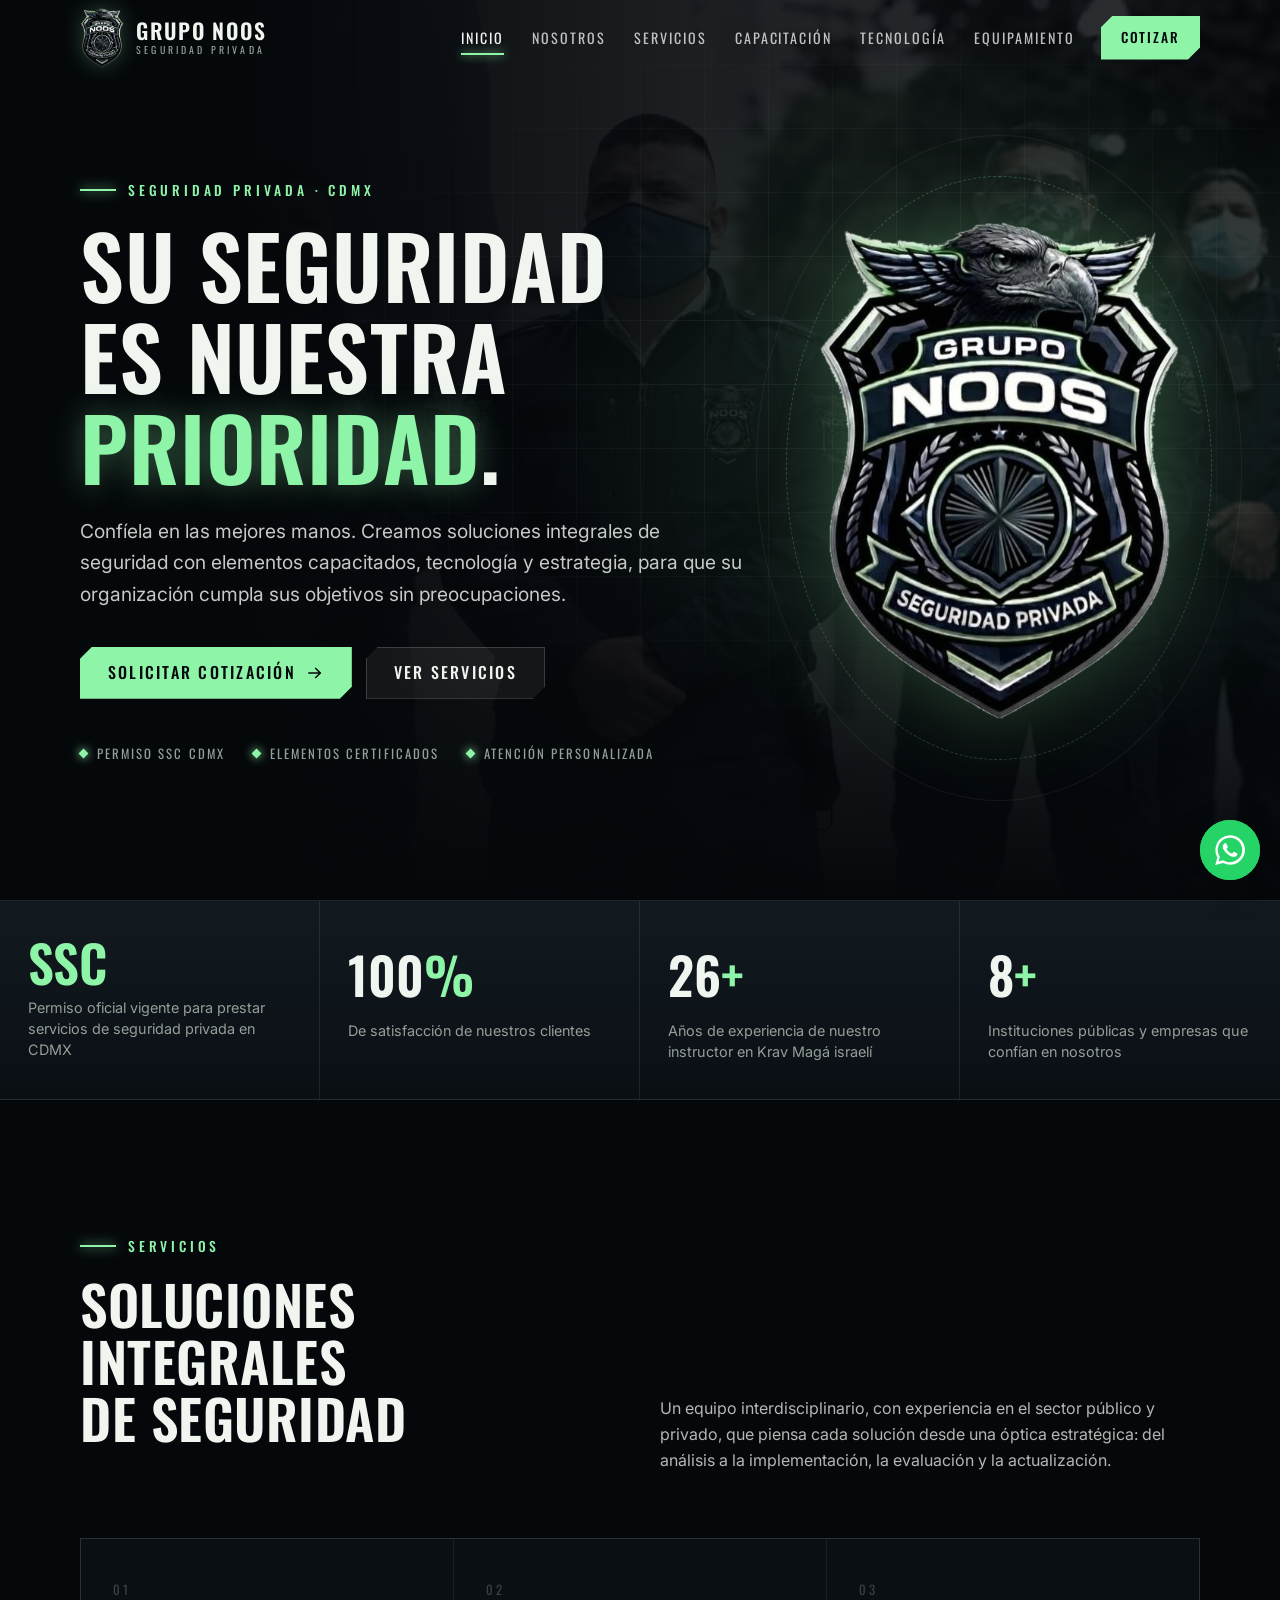
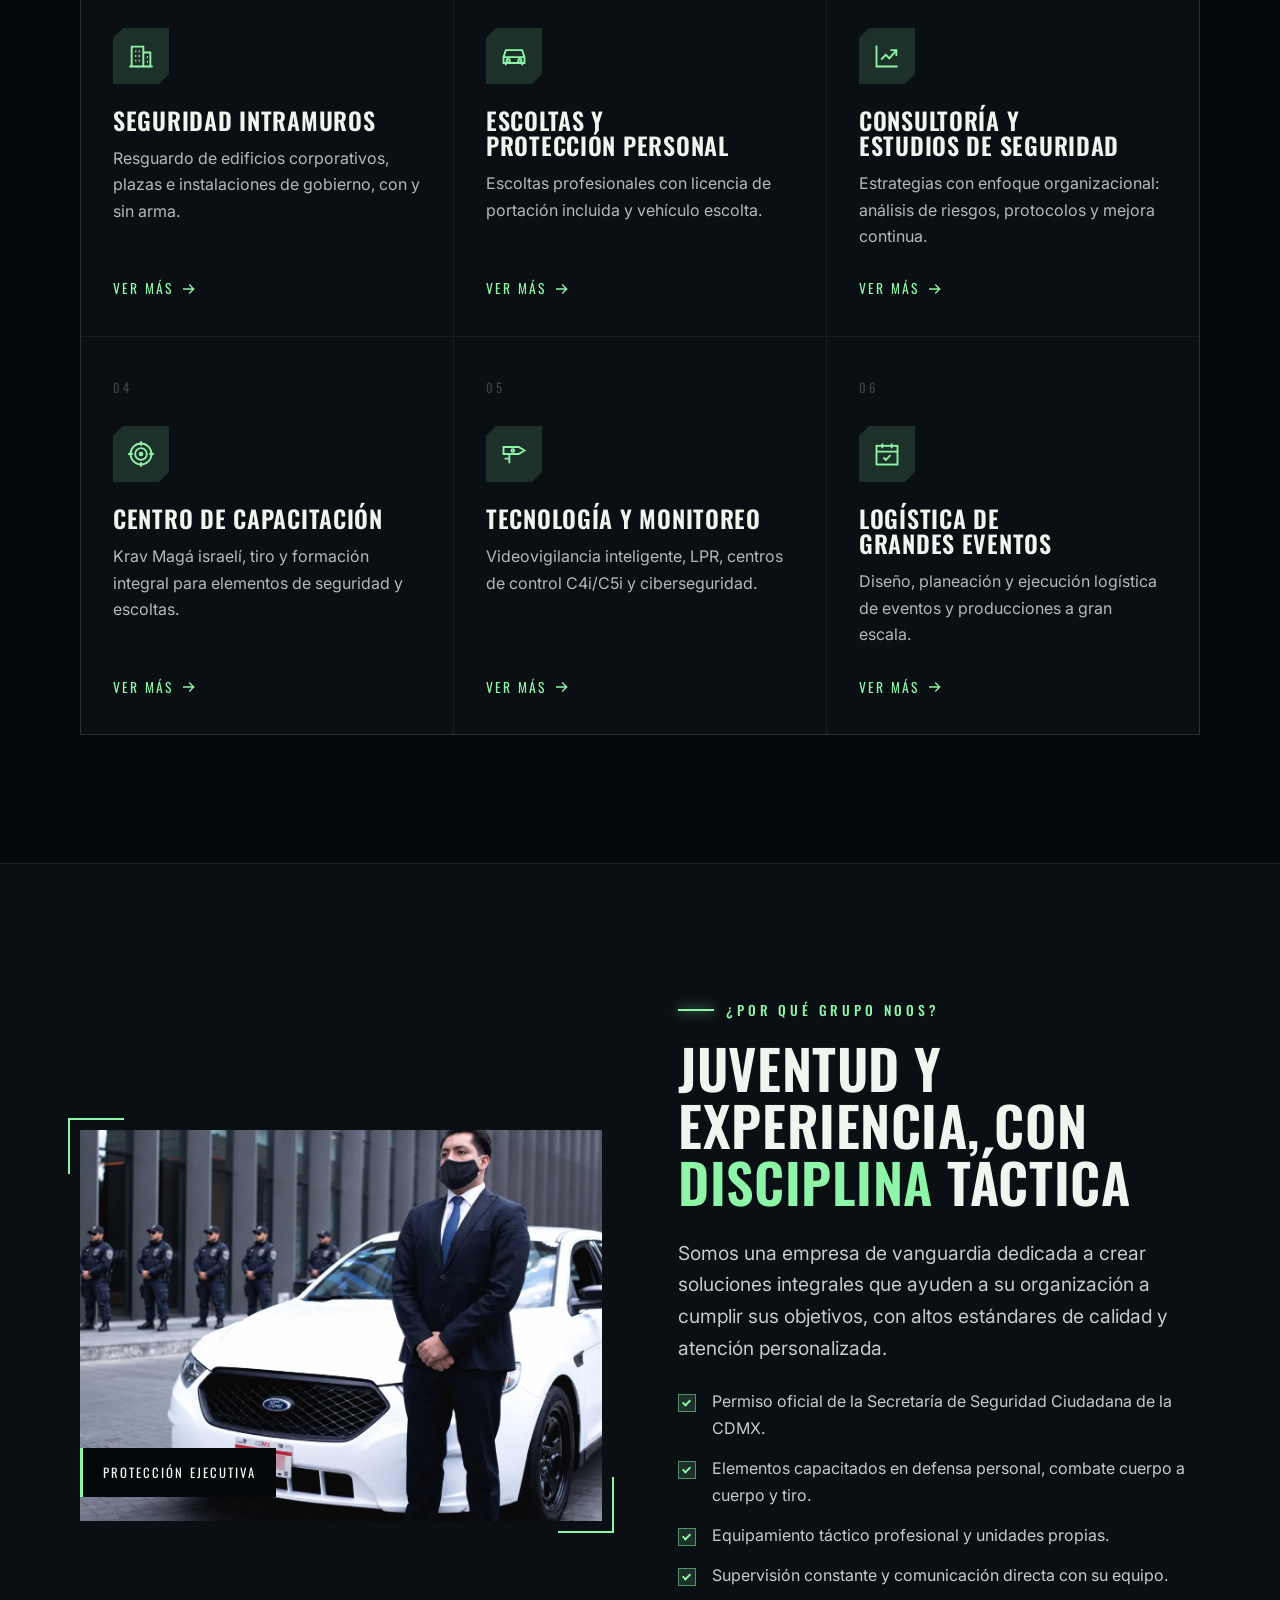
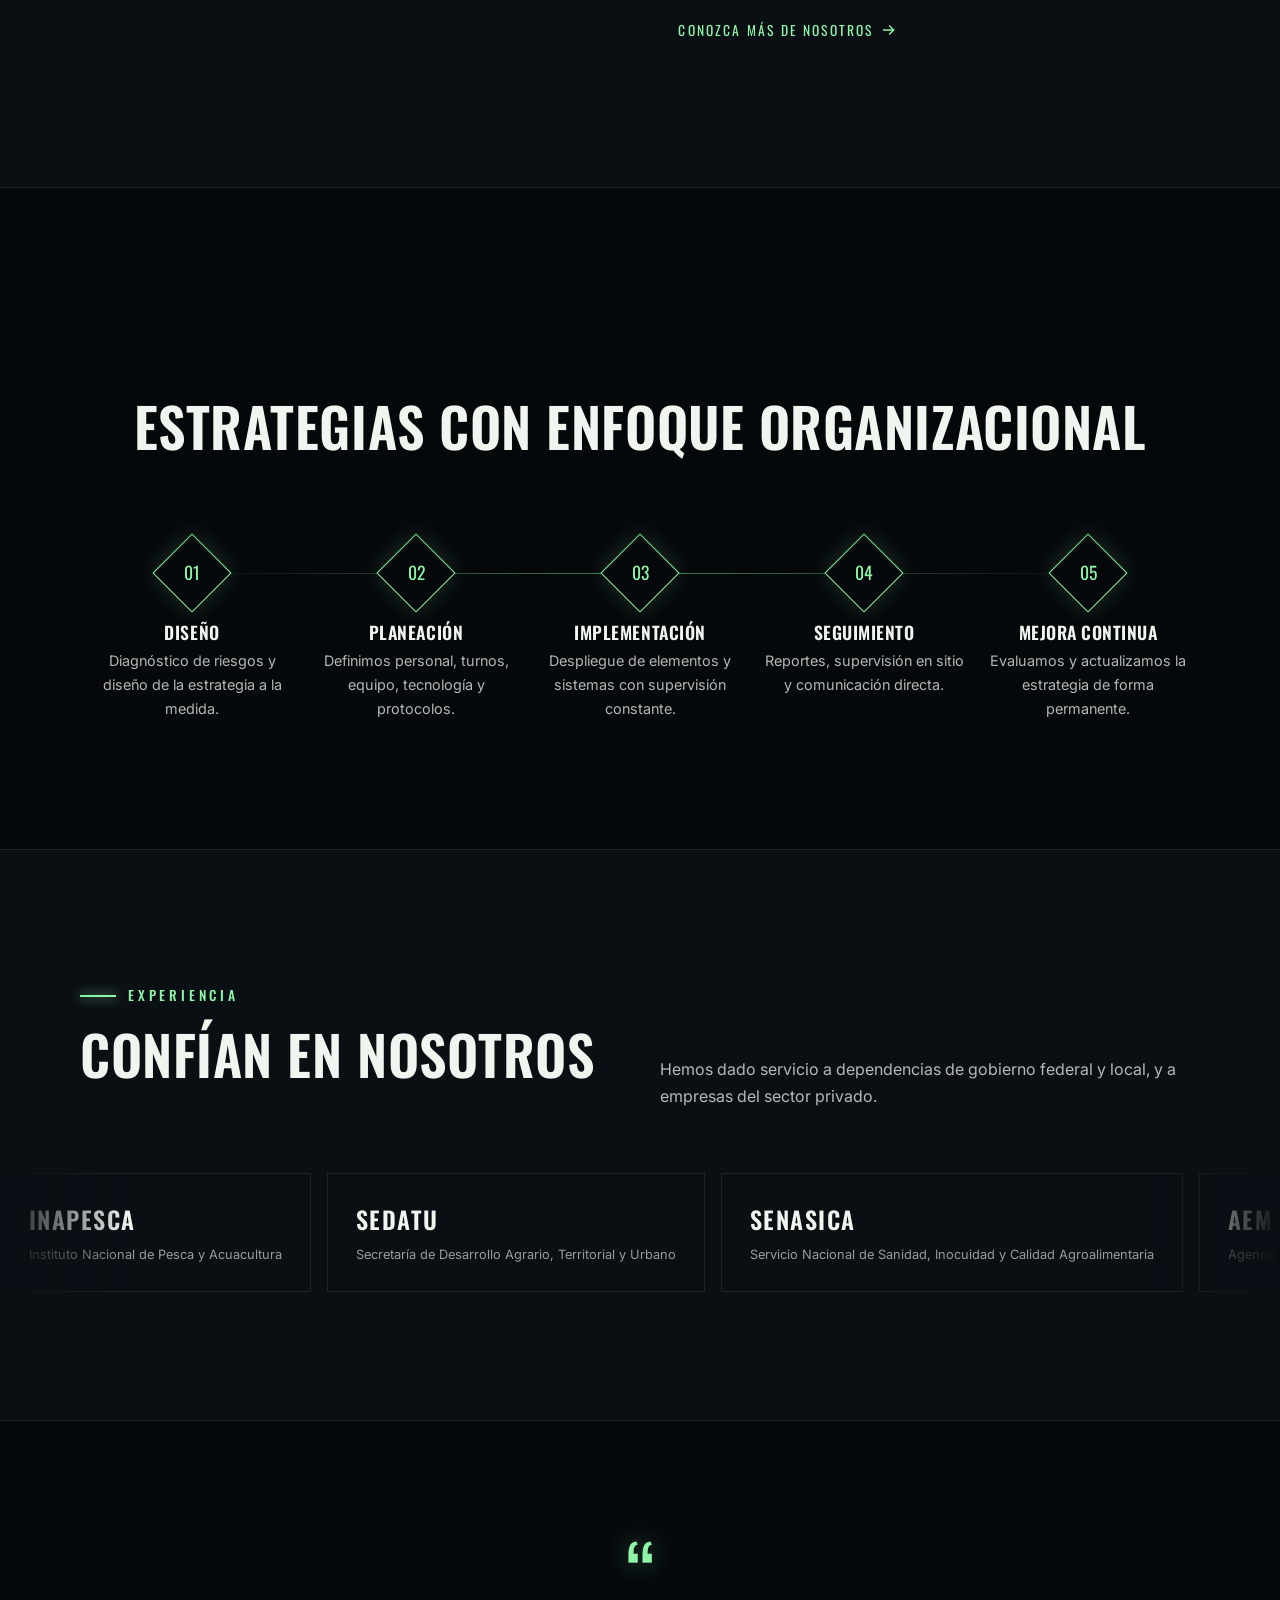
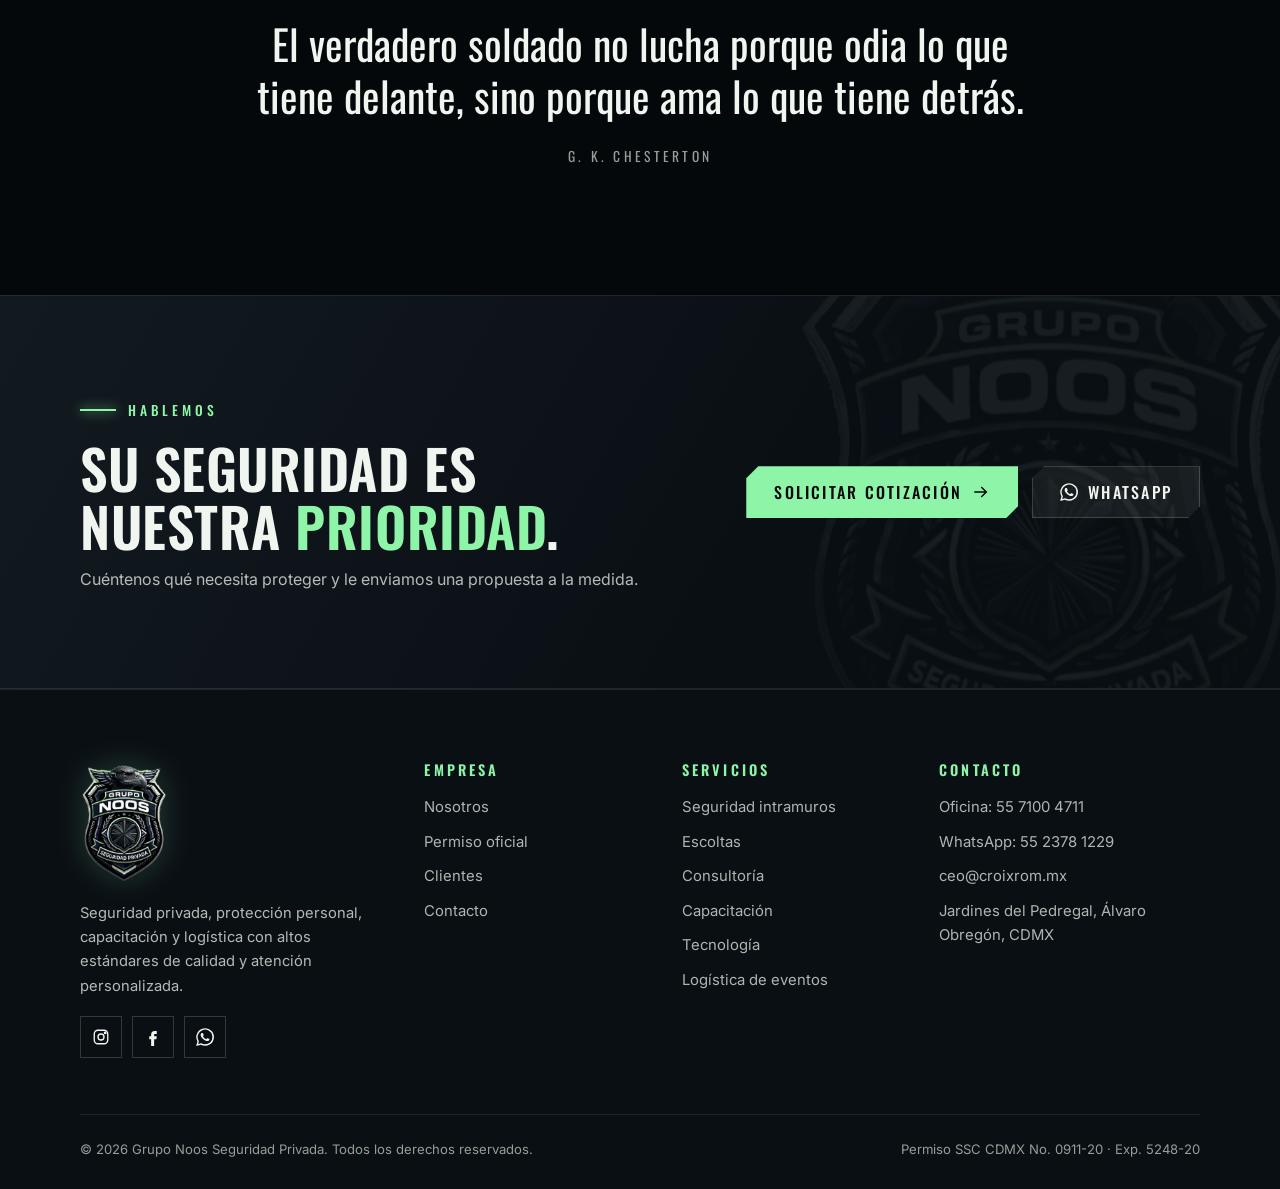
==== index.html @ e337ea9c "Sitio multipágina de Grupo Noos Seguridad Privada Siete páginas estáticas (inicio, nosotros, servici" ====
<!doctype html>
<html lang="es-MX" class="no-js">
<head>
<meta charset="utf-8">
<meta name="viewport" content="width=device-width, initial-scale=1">
<title>Grupo Noos | Seguridad Privada en CDMX</title>
<meta name="description" content="Grupo Noos: seguridad privada, escoltas, seguridad intramuros, capacitación táctica y consultoría en seguridad. Permiso SSC CDMX 0911-20.">
<meta name="theme-color" content="#05080b">
<meta property="og:type" content="website">
<meta property="og:title" content="Grupo Noos | Seguridad Privada en CDMX">
<meta property="og:description" content="Grupo Noos: seguridad privada, escoltas, seguridad intramuros, capacitación táctica y consultoría en seguridad. Permiso SSC CDMX 0911-20.">
<meta property="og:image" content="assets/img/logo-grupo-noos.png">
<meta property="og:locale" content="es_MX">
<link rel="icon" type="image/png" sizes="32x32" href="assets/img/icon-32.png">
<link rel="apple-touch-icon" href="assets/img/icon-192.png">
<link rel="preconnect" href="https://fonts.googleapis.com">
<link rel="preconnect" href="https://fonts.gstatic.com" crossorigin>
<link href="https://fonts.googleapis.com/css2?family=Inter:wght@400;500;600&family=Oswald:wght@400;500;600&display=swap" rel="stylesheet">
<link rel="stylesheet" href="assets/css/styles.css">
</head>
<body>
<a class="sr-only" href="#main">Saltar al contenido</a>
<header class="site-header">
  <div class="wrap">
    <a class="brand" href="index.html" aria-label="Grupo Noos, inicio">
      <img src="assets/img/logo-grupo-noos.webp" alt="" width="44" height="60">
      <span class="brand-text"><strong>Grupo Noos</strong><span>Seguridad Privada</span></span>
    </a>
    <button class="nav-toggle" aria-label="Abrir menú" aria-expanded="false" aria-controls="nav"><span></span></button>
    <nav class="nav" id="nav" aria-label="Principal">
      <a href="index.html" aria-current="page">Inicio</a>
      <a href="nosotros.html">Nosotros</a>
      <a href="servicios.html">Servicios</a>
      <a href="capacitacion.html">Capacitación</a>
      <a href="tecnologia.html">Tecnología</a>
      <a href="equipamiento.html">Equipamiento</a>
      <a class="btn btn-primary" href="contacto.html">Cotizar</a>
    </nav>
  </div>
</header>
<main id="main">

<section class="hero">
  <div class="hero-bg"><img src="assets/img/equipo-noos.webp" alt="" fetchpriority="high"></div>
  <div class="grid-overlay"></div>
  <div class="wrap hero-inner">
    <div>
      <span class="eyebrow reveal">Seguridad privada · CDMX</span>
      <h1 class="reveal" data-delay="1">Su seguridad es nuestra <span class="hl">prioridad</span>.</h1>
      <p class="lead reveal" data-delay="2">Confíela en las mejores manos. Creamos soluciones integrales de seguridad con elementos capacitados, tecnología y estrategia, para que su organización cumpla sus objetivos sin preocupaciones.</p>
      <div class="btn-row reveal" data-delay="3">
        <a class="btn btn-primary" href="contacto.html">Solicitar cotización <svg viewBox="0 0 24 24" fill="none" stroke="currentColor" stroke-width="2" stroke-linecap="square"><path d="M4 12h15M13 6l6 6-6 6"/></svg></a>
        <a class="btn btn-ghost" href="servicios.html">Ver servicios</a>
      </div>
      <div class="hero-meta reveal" data-delay="3">
        <span>Permiso SSC CDMX</span><span>Elementos certificados</span><span>Atención personalizada</span>
      </div>
    </div>
    <div class="hero-badge">
      <span class="scan-ring"></span><span class="scan-ring r2"></span>
      <img src="assets/img/logo-grupo-noos.webp" alt="Escudo Grupo Noos Seguridad Privada" width="501" height="687">
    </div>
  </div>
</section>

<section class="stats" aria-label="Grupo Noos en cifras">
  <div class="stat reveal"><strong><em>SSC</em></strong><span>Permiso oficial vigente para prestar servicios de seguridad privada en CDMX</span></div>
  <div class="stat reveal" data-delay="1"><strong><span data-count="100">100</span><em>%</em></strong><span>De satisfacción de nuestros clientes</span></div>
  <div class="stat reveal" data-delay="2"><strong><span data-count="26">26</span><em>+</em></strong><span>Años de experiencia de nuestro instructor en Krav Magá israelí</span></div>
  <div class="stat reveal" data-delay="3"><strong><span data-count="8">8</span><em>+</em></strong><span>Instituciones públicas y empresas que confían en nosotros</span></div>
</section>

<section class="section">
  <div class="wrap">
    <div class="section-head">
      <div class="reveal">
        <span class="eyebrow">Servicios</span>
        <h2>Soluciones integrales de seguridad</h2>
      </div>
      <p class="reveal" data-delay="1">Un equipo interdisciplinario, con experiencia en el sector público y privado, que piensa cada solución desde una óptica estratégica: del análisis a la implementación, la evaluación y la actualización.</p>
    </div>
    <div class="cards">
      <a class="card reveal" href="servicios.html#intramuros">
        <span class="card-num">01</span>
        <span class="card-icon"><svg viewBox="0 0 24 24" fill="none" stroke="currentColor" stroke-width="1.6"><path d="M4 21V4h10v17M14 9h6v12M2 21h20M7 8h1M10 8h1M7 12h1M10 12h1M7 16h1M10 16h1M17 13h1M17 17h1"/></svg></span>
        <h3>Seguridad intramuros</h3>
        <p>Resguardo de edificios corporativos, plazas e instalaciones de gobierno, con y sin arma.</p>
        <span class="link-arrow">Ver más <svg viewBox="0 0 24 24" fill="none" stroke="currentColor" stroke-width="2" stroke-linecap="square"><path d="M4 12h15M13 6l6 6-6 6"/></svg></span>
      </a>
      <a class="card reveal" href="servicios.html#escoltas">
        <span class="card-num">02</span>
        <span class="card-icon"><svg viewBox="0 0 24 24" fill="none" stroke="currentColor" stroke-width="1.6"><path d="M3 13l2-6h14l2 6v5H3z"/><path d="M3 13h18"/><circle cx="7" cy="16" r="1.4"/><circle cx="17" cy="16" r="1.4"/><path d="M5 18v2M19 18v2"/></svg></span>
        <h3>Escoltas y protección personal</h3>
        <p>Escoltas profesionales con licencia de portación incluida y vehículo escolta.</p>
        <span class="link-arrow">Ver más <svg viewBox="0 0 24 24" fill="none" stroke="currentColor" stroke-width="2" stroke-linecap="square"><path d="M4 12h15M13 6l6 6-6 6"/></svg></span>
      </a>
      <a class="card reveal" href="servicios.html#consultoria">
        <span class="card-num">03</span>
        <span class="card-icon"><svg viewBox="0 0 24 24" fill="none" stroke="currentColor" stroke-width="1.6"><path d="M3 3v18h18"/><path d="m7 15 4-4 3 3 6-7"/><path d="M15 7h5v5"/></svg></span>
        <h3>Consultoría y estudios de seguridad</h3>
        <p>Estrategias con enfoque organizacional: análisis de riesgos, protocolos y mejora continua.</p>
        <span class="link-arrow">Ver más <svg viewBox="0 0 24 24" fill="none" stroke="currentColor" stroke-width="2" stroke-linecap="square"><path d="M4 12h15M13 6l6 6-6 6"/></svg></span>
      </a>
      <a class="card reveal" href="capacitacion.html">
        <span class="card-num">04</span>
        <span class="card-icon"><svg viewBox="0 0 24 24" fill="none" stroke="currentColor" stroke-width="1.6"><circle cx="12" cy="12" r="9"/><circle cx="12" cy="12" r="5"/><circle cx="12" cy="12" r="1.2" fill="currentColor"/><path d="M12 1v4M12 19v4M1 12h4M19 12h4"/></svg></span>
        <h3>Centro de capacitación</h3>
        <p>Krav Magá israelí, tiro y formación integral para elementos de seguridad y escoltas.</p>
        <span class="link-arrow">Ver más <svg viewBox="0 0 24 24" fill="none" stroke="currentColor" stroke-width="2" stroke-linecap="square"><path d="M4 12h15M13 6l6 6-6 6"/></svg></span>
      </a>
      <a class="card reveal" href="tecnologia.html">
        <span class="card-num">05</span>
        <span class="card-icon"><svg viewBox="0 0 24 24" fill="none" stroke="currentColor" stroke-width="1.6"><path d="M3 6h13l5 3-5 3H3z"/><path d="M8 12v4H4M8 16v4"/><circle cx="11" cy="9" r="1.2"/></svg></span>
        <h3>Tecnología y monitoreo</h3>
        <p>Videovigilancia inteligente, LPR, centros de control C4i/C5i y ciberseguridad.</p>
        <span class="link-arrow">Ver más <svg viewBox="0 0 24 24" fill="none" stroke="currentColor" stroke-width="2" stroke-linecap="square"><path d="M4 12h15M13 6l6 6-6 6"/></svg></span>
      </a>
      <a class="card reveal" href="servicios.html#eventos">
        <span class="card-num">06</span>
        <span class="card-icon"><svg viewBox="0 0 24 24" fill="none" stroke="currentColor" stroke-width="1.6"><rect x="3" y="5" width="18" height="16"/><path d="M3 10h18M8 3v4M16 3v4"/><path d="m9 15 2 2 4-4"/></svg></span>
        <h3>Logística de grandes eventos</h3>
        <p>Diseño, planeación y ejecución logística de eventos y producciones a gran escala.</p>
        <span class="link-arrow">Ver más <svg viewBox="0 0 24 24" fill="none" stroke="currentColor" stroke-width="2" stroke-linecap="square"><path d="M4 12h15M13 6l6 6-6 6"/></svg></span>
      </a>
    </div>
  </div>
</section>

<section class="section section-alt">
  <div class="wrap split">
    <div class="split-media frame reveal">
      <img src="assets/img/escolta-vehiculo.webp" alt="Escolta de Grupo Noos junto a vehículo escolta" loading="lazy" width="1280" height="853">
      <span class="media-tag">Protección ejecutiva</span>
    </div>
    <div class="reveal" data-delay="1">
      <span class="eyebrow">¿Por qué Grupo Noos?</span>
      <h2>Juventud y experiencia, con <span class="hl">disciplina</span> táctica</h2>
      <p class="lead">Somos una empresa de vanguardia dedicada a crear soluciones integrales que ayuden a su organización a cumplir sus objetivos, con altos estándares de calidad y atención personalizada.</p>
      <ul class="checklist">
        <li>Permiso oficial de la Secretaría de Seguridad Ciudadana de la CDMX.</li>
        <li>Elementos capacitados en defensa personal, combate cuerpo a cuerpo y tiro.</li>
        <li>Equipamiento táctico profesional y unidades propias.</li>
        <li>Supervisión constante y comunicación directa con su equipo.</li>
      </ul>
      <p style="margin-top:28px"><a class="link-arrow" href="nosotros.html">Conozca más de nosotros <svg viewBox="0 0 24 24" fill="none" stroke="currentColor" stroke-width="2" stroke-linecap="square"><path d="M4 12h15M13 6l6 6-6 6"/></svg></a></p>
    </div>
  </div>
</section>

<section class="section">
  <div class="wrap">
    <div class="section-head center">
      <span class="eyebrow reveal">Metodología</span>
      <h2 class="reveal">Estrategias con enfoque organizacional</h2>
    </div>
    <div class="process">
      <div class="step reveal" data-delay="0"><div class="step-dot"><span>01</span></div><h3>Diseño</h3><p>Diagnóstico de riesgos y diseño de la estrategia a la medida.</p></div>
      <div class="step reveal" data-delay="1"><div class="step-dot"><span>02</span></div><h3>Planeación</h3><p>Definimos personal, turnos, equipo, tecnología y protocolos.</p></div>
      <div class="step reveal" data-delay="2"><div class="step-dot"><span>03</span></div><h3>Implementación</h3><p>Despliegue de elementos y sistemas con supervisión constante.</p></div>
      <div class="step reveal" data-delay="3"><div class="step-dot"><span>04</span></div><h3>Seguimiento</h3><p>Reportes, supervisión en sitio y comunicación directa.</p></div>
      <div class="step reveal" data-delay="3"><div class="step-dot"><span>05</span></div><h3>Mejora continua</h3><p>Evaluamos y actualizamos la estrategia de forma permanente.</p></div>
    </div>
  </div>
</section>

<section class="section section-alt" aria-label="Clientes">
  <div class="wrap">
    <div class="section-head">
      <div class="reveal">
        <span class="eyebrow">Experiencia</span>
        <h2>Confían en nosotros</h2>
      </div>
      <p class="reveal" data-delay="1">Hemos dado servicio a dependencias de gobierno federal y local, y a empresas del sector privado.</p>
    </div>
  </div>
  <div class="marquee reveal">
    <div class="marquee-track">
        <div class="client"><strong>INAPESCA</strong><span>Instituto Nacional de Pesca y Acuacultura</span></div>
        <div class="client"><strong>SEDATU</strong><span>Secretaría de Desarrollo Agrario, Territorial y Urbano</span></div>
        <div class="client"><strong>SENASICA</strong><span>Servicio Nacional de Sanidad, Inocuidad y Calidad Agroalimentaria</span></div>
        <div class="client"><strong>AEM</strong><span>Agencia Espacial Mexicana</span></div>
        <div class="client"><strong>Metro CDMX</strong><span>Sistema de Transporte Colectivo</span></div>
        <div class="client"><strong>Wandel</strong><span>Farmacéutica Wandel</span></div>
        <div class="client"><strong>BIOMEP</strong><span>Sector salud</span></div>
        <div class="client"><strong>Stratominds</strong><span>Potencializa tu mente</span></div>
        <div class="client" aria-hidden="true"><strong>INAPESCA</strong><span>Instituto Nacional de Pesca y Acuacultura</span></div>
        <div class="client" aria-hidden="true"><strong>SEDATU</strong><span>Secretaría de Desarrollo Agrario, Territorial y Urbano</span></div>
        <div class="client" aria-hidden="true"><strong>SENASICA</strong><span>Servicio Nacional de Sanidad, Inocuidad y Calidad Agroalimentaria</span></div>
        <div class="client" aria-hidden="true"><strong>AEM</strong><span>Agencia Espacial Mexicana</span></div>
        <div class="client" aria-hidden="true"><strong>Metro CDMX</strong><span>Sistema de Transporte Colectivo</span></div>
        <div class="client" aria-hidden="true"><strong>Wandel</strong><span>Farmacéutica Wandel</span></div>
        <div class="client" aria-hidden="true"><strong>BIOMEP</strong><span>Sector salud</span></div>
        <div class="client" aria-hidden="true"><strong>Stratominds</strong><span>Potencializa tu mente</span></div>
    </div>
  </div>
</section>

<section class="section">
  <div class="wrap quote reveal">
    <blockquote>El verdadero soldado no lucha porque odia lo que tiene delante, sino porque ama lo que tiene detrás.</blockquote>
    <cite>G. K. Chesterton</cite>
  </div>
</section>
</main>

<section class="cta-band">
  <div class="wrap">
    <div class="reveal">
      <span class="eyebrow">Hablemos</span>
      <h2>Su seguridad es nuestra <span class="hl">prioridad</span>.</h2>
      <p>Cuéntenos qué necesita proteger y le enviamos una propuesta a la medida.</p>
    </div>
    <div class="btn-row reveal" data-delay="1">
      <a class="btn btn-primary" href="contacto.html">Solicitar cotización <svg viewBox="0 0 24 24" fill="none" stroke="currentColor" stroke-width="2" stroke-linecap="square"><path d="M4 12h15M13 6l6 6-6 6"/></svg></a>
      <a class="btn btn-ghost" href="https://wa.me/525523781229" target="_blank" rel="noopener"><svg viewBox="0 0 24 24" fill="currentColor"><path d="M17.5 14.4c-.3-.1-1.7-.8-2-.9-.3-.1-.5-.1-.7.1-.2.3-.8.9-.9 1.1-.2.2-.3.2-.6.1-.3-.1-1.2-.5-2.3-1.4-.9-.8-1.4-1.7-1.6-2-.2-.3 0-.5.1-.6l.4-.5c.2-.2.2-.3.3-.5.1-.2 0-.4 0-.5l-.9-2.2c-.2-.6-.5-.5-.7-.5h-.6c-.2 0-.5.1-.8.4-.3.3-1 1-1 2.4s1 2.8 1.2 3c.1.2 2 3.1 4.9 4.3.7.3 1.2.5 1.7.6.7.2 1.3.2 1.8.1.6-.1 1.7-.7 1.9-1.4.2-.7.2-1.2.2-1.4-.1-.1-.3-.2-.6-.3zM12 21.8c-1.8 0-3.5-.5-5-1.4l-.4-.2-3.7 1 1-3.6-.2-.4A9.8 9.8 0 1 1 12 21.8zm8.4-18.2A11.8 11.8 0 0 0 1.9 17.9L.2 24l6.3-1.7A11.8 11.8 0 0 0 24 12c0-3.2-1.2-6.1-3.6-8.4z"/></svg> WhatsApp</a>
    </div>
  </div>
</section>

<footer class="site-footer">
  <div class="wrap">
    <div class="footer-grid">
      <div class="footer-brand">
        <img src="assets/img/logo-grupo-noos.webp" alt="Grupo Noos Seguridad Privada" width="88" height="120" loading="lazy">
        <p>Seguridad privada, protección personal, capacitación y logística con altos estándares de calidad y atención personalizada.</p>
        <div class="socials">
          <a href="https://www.instagram.com/croixrom/" target="_blank" rel="noopener" aria-label="Instagram"><svg viewBox="0 0 24 24" fill="none" stroke="currentColor" stroke-width="1.8"><rect x="3" y="3" width="18" height="18" rx="5"/><circle cx="12" cy="12" r="4"/><circle cx="17.5" cy="6.5" r="1" fill="currentColor"/></svg></a>
          <a href="https://www.facebook.com/croixrom" target="_blank" rel="noopener" aria-label="Facebook"><svg viewBox="0 0 24 24" fill="currentColor"><path d="M14 8h3V4h-3c-2.8 0-4.5 1.8-4.5 4.6V11H7v4h2.5v9h4v-9h3l.5-4h-3.5V8.8c0-.5.3-.8.5-.8z"/></svg></a>
          <a href="https://wa.me/525523781229" target="_blank" rel="noopener" aria-label="WhatsApp"><svg viewBox="0 0 24 24" fill="currentColor"><path d="M17.5 14.4c-.3-.1-1.7-.8-2-.9-.3-.1-.5-.1-.7.1-.2.3-.8.9-.9 1.1-.2.2-.3.2-.6.1-.3-.1-1.2-.5-2.3-1.4-.9-.8-1.4-1.7-1.6-2-.2-.3 0-.5.1-.6l.4-.5c.2-.2.2-.3.3-.5.1-.2 0-.4 0-.5l-.9-2.2c-.2-.6-.5-.5-.7-.5h-.6c-.2 0-.5.1-.8.4-.3.3-1 1-1 2.4s1 2.8 1.2 3c.1.2 2 3.1 4.9 4.3.7.3 1.2.5 1.7.6.7.2 1.3.2 1.8.1.6-.1 1.7-.7 1.9-1.4.2-.7.2-1.2.2-1.4-.1-.1-.3-.2-.6-.3zM12 21.8c-1.8 0-3.5-.5-5-1.4l-.4-.2-3.7 1 1-3.6-.2-.4A9.8 9.8 0 1 1 12 21.8zm8.4-18.2A11.8 11.8 0 0 0 1.9 17.9L.2 24l6.3-1.7A11.8 11.8 0 0 0 24 12c0-3.2-1.2-6.1-3.6-8.4z"/></svg></a>
        </div>
      </div>
      <div>
        <h4>Empresa</h4>
        <ul>
          <li><a href="nosotros.html">Nosotros</a></li>
          <li><a href="nosotros.html#permiso">Permiso oficial</a></li>
          <li><a href="nosotros.html#clientes">Clientes</a></li>
          <li><a href="contacto.html">Contacto</a></li>
        </ul>
      </div>
      <div>
        <h4>Servicios</h4>
        <ul>
          <li><a href="servicios.html#intramuros">Seguridad intramuros</a></li>
          <li><a href="servicios.html#escoltas">Escoltas</a></li>
          <li><a href="servicios.html#consultoria">Consultoría</a></li>
          <li><a href="capacitacion.html">Capacitación</a></li>
          <li><a href="tecnologia.html">Tecnología</a></li>
          <li><a href="servicios.html#eventos">Logística de eventos</a></li>
        </ul>
      </div>
      <div>
        <h4>Contacto</h4>
        <ul>
          <li><a href="tel:+525571004711">Oficina: 55 7100 4711</a></li>
          <li><a href="https://wa.me/525523781229" target="_blank" rel="noopener">WhatsApp: 55 2378 1229</a></li>
          <li><a href="mailto:ceo@croixrom.mx">ceo@croixrom.mx</a></li>
          <li>Jardines del Pedregal, Álvaro Obregón, CDMX</li>
        </ul>
      </div>
    </div>
    <div class="footer-bottom">
      <span>© <span id="year">2026</span> Grupo Noos Seguridad Privada. Todos los derechos reservados.</span>
      <span>Permiso SSC CDMX No. 0911-20 · Exp. 5248-20</span>
    </div>
  </div>
</footer>

<a class="wa-float" href="https://wa.me/525523781229" target="_blank" rel="noopener" aria-label="Escríbenos por WhatsApp"><svg viewBox="0 0 24 24" fill="currentColor"><path d="M17.5 14.4c-.3-.1-1.7-.8-2-.9-.3-.1-.5-.1-.7.1-.2.3-.8.9-.9 1.1-.2.2-.3.2-.6.1-.3-.1-1.2-.5-2.3-1.4-.9-.8-1.4-1.7-1.6-2-.2-.3 0-.5.1-.6l.4-.5c.2-.2.2-.3.3-.5.1-.2 0-.4 0-.5l-.9-2.2c-.2-.6-.5-.5-.7-.5h-.6c-.2 0-.5.1-.8.4-.3.3-1 1-1 2.4s1 2.8 1.2 3c.1.2 2 3.1 4.9 4.3.7.3 1.2.5 1.7.6.7.2 1.3.2 1.8.1.6-.1 1.7-.7 1.9-1.4.2-.7.2-1.2.2-1.4-.1-.1-.3-.2-.6-.3zM12 21.8c-1.8 0-3.5-.5-5-1.4l-.4-.2-3.7 1 1-3.6-.2-.4A9.8 9.8 0 1 1 12 21.8zm8.4-18.2A11.8 11.8 0 0 0 1.9 17.9L.2 24l6.3-1.7A11.8 11.8 0 0 0 24 12c0-3.2-1.2-6.1-3.6-8.4z"/></svg></a>
<script src="assets/js/main.js" defer></script>
</body>
</html>
---- assets/css/styles.css ----
/* ==========================================================================
   GRUPO NOOS — Seguridad Privada
   Paleta tomada del escudo: negro táctico, grafito, acero, plata y verde menta.
   ========================================================================== */

:root {
  --black: #05080b;
  --ink: #0a0f14;
  --graphite: #121a20;
  --graphite-2: #182229;
  --steel: #3a4145;
  --silver: #959e98;
  --bone: #f0f5ef;
  --green: #8ef5a8;
  --green-2: #4fd884;
  --green-dim: rgba(142, 245, 168, 0.14);
  --line: rgba(240, 245, 239, 0.09);
  --line-strong: rgba(240, 245, 239, 0.18);

  --font-display: "Oswald", "Arial Narrow", sans-serif;
  --font-body: "Inter", system-ui, -apple-system, "Segoe UI", sans-serif;

  --wrap: 1200px;
  --gutter: clamp(16px, 4vw, 40px);
  --radius: 4px;
  --header-h: 76px;
  --ease: cubic-bezier(0.2, 0.7, 0.2, 1);
}

*, *::before, *::after { box-sizing: border-box; }
html { scroll-behavior: smooth; -webkit-text-size-adjust: 100%; }
body {
  margin: 0;
  background: var(--black);
  color: var(--bone);
  font-family: var(--font-body);
  font-size: 16px;
  line-height: 1.65;
  -webkit-font-smoothing: antialiased;
  overflow-x: hidden;
}
img { max-width: 100%; height: auto; display: block; }
a { color: inherit; text-decoration: none; }
button { font: inherit; }
::selection { background: var(--green); color: var(--black); }
:focus-visible { outline: 2px solid var(--green); outline-offset: 3px; }

.wrap { width: 100%; max-width: var(--wrap); margin: 0 auto; padding: 0 var(--gutter); }
.sr-only { position: absolute; width: 1px; height: 1px; overflow: hidden; clip: rect(0 0 0 0); white-space: nowrap; }

/* ---------- Tipografía ---------- */
h1, h2, h3, h4 {
  font-family: var(--font-display);
  font-weight: 600;
  text-transform: uppercase;
  letter-spacing: 0.01em;
  line-height: 1.05;
  margin: 0 0 0.5em;
  text-wrap: balance;
}
h1 { font-size: clamp(2.6rem, 7vw, 5.4rem); }
h2 { font-size: clamp(2rem, 4.6vw, 3.4rem); }
h3 { font-size: clamp(1.25rem, 2vw, 1.5rem); letter-spacing: 0.03em; }
p { margin: 0 0 1em; color: rgba(240, 245, 239, 0.74); }
.hl { color: var(--green); }
.lead { font-size: clamp(1.05rem, 1.6vw, 1.2rem); color: rgba(240, 245, 239, 0.82); max-width: 62ch; }

.eyebrow {
  display: inline-flex; align-items: center; gap: 12px;
  font-family: var(--font-display);
  font-size: 0.85rem; font-weight: 500;
  letter-spacing: 0.28em; text-transform: uppercase;
  color: var(--green);
  margin-bottom: 18px;
}
.eyebrow::before { content: ""; width: 36px; height: 2px; background: var(--green); box-shadow: 0 0 12px var(--green); }

/* ---------- Botones ---------- */
.btn {
  --clip: polygon(12px 0, 100% 0, 100% calc(100% - 12px), calc(100% - 12px) 100%, 0 100%, 0 12px);
  display: inline-flex; align-items: center; justify-content: center; gap: 10px;
  min-height: 52px; padding: 0 28px;
  font-family: var(--font-display); font-weight: 500; font-size: 1rem;
  letter-spacing: 0.14em; text-transform: uppercase;
  border: 0; cursor: pointer;
  clip-path: var(--clip);
  transition: transform .25s var(--ease), background .25s, color .25s, box-shadow .25s;
}
.btn svg { width: 18px; height: 18px; flex: none; }
.btn-primary { background: var(--green); color: var(--black); }
.btn-primary:hover { background: #b6ffc8; transform: translateY(-2px); }
.btn-ghost { background: rgba(240,245,239,0.06); color: var(--bone); box-shadow: inset 0 0 0 1px var(--line-strong); }
.btn-ghost:hover { background: rgba(240,245,239,0.12); transform: translateY(-2px); }
.btn-row { display: flex; flex-wrap: wrap; gap: 14px; }

.link-arrow {
  display: inline-flex; align-items: center; gap: 8px;
  font-family: var(--font-display); text-transform: uppercase; letter-spacing: 0.16em; font-size: 0.85rem;
  color: var(--green);
}
.link-arrow svg { width: 16px; height: 16px; transition: transform .25s var(--ease); }
.link-arrow:hover svg { transform: translateX(4px); }

/* ---------- Header ---------- */
.site-header {
  position: fixed; inset: 0 0 auto 0; z-index: 50;
  height: var(--header-h);
  transition: background .3s, border-color .3s, backdrop-filter .3s;
  border-bottom: 1px solid transparent;
}
.site-header.is-scrolled, .site-header.is-solid {
  background: rgba(5, 8, 11, 0.88);
  backdrop-filter: blur(14px);
  -webkit-backdrop-filter: blur(14px);
  border-color: var(--line);
}
.site-header .wrap { height: 100%; display: flex; align-items: center; justify-content: space-between; gap: 24px; }
.brand { display: flex; align-items: center; gap: 12px; flex: none; }
.brand img { width: 44px; height: auto; filter: drop-shadow(0 0 10px rgba(142,245,168,0.25)); }
.brand-text { font-family: var(--font-display); text-transform: uppercase; line-height: 1; }
.brand-text strong { display: block; font-size: 1.35rem; font-weight: 600; letter-spacing: 0.08em; }
.brand-text span { display: block; font-size: 0.62rem; letter-spacing: 0.32em; color: var(--silver); margin-top: 4px; }

.nav { display: flex; align-items: center; gap: 4px; }
.nav a {
  position: relative;
  font-family: var(--font-display); text-transform: uppercase;
  font-size: 0.88rem; letter-spacing: 0.14em;
  color: rgba(240,245,239,0.78);
  padding: 10px 12px;
  transition: color .2s;
}
.nav a::after {
  content: ""; position: absolute; left: 12px; right: 12px; bottom: 4px; height: 2px;
  background: var(--green); box-shadow: 0 0 10px var(--green);
  transform: scaleX(0); transform-origin: left; transition: transform .3s var(--ease);
}
.nav a:hover, .nav a[aria-current="page"] { color: var(--bone); }
.nav a:hover::after, .nav a[aria-current="page"]::after { transform: scaleX(1); }
.nav .btn { min-height: 44px; padding: 0 20px; margin-left: 10px; font-size: 0.85rem; color: var(--black); }
.nav .btn::after { display: none; }

.nav-toggle {
  display: none; width: 46px; height: 46px; border: 1px solid var(--line-strong); background: transparent;
  color: var(--bone); cursor: pointer; align-items: center; justify-content: center;
}
.nav-toggle span, .nav-toggle span::before, .nav-toggle span::after {
  display: block; width: 20px; height: 2px; background: currentColor; position: relative; transition: transform .3s, background .3s;
}
.nav-toggle span::before, .nav-toggle span::after { content: ""; position: absolute; left: 0; }
.nav-toggle span::before { top: -6px; }
.nav-toggle span::after { top: 6px; }
.nav-open .nav-toggle span { background: transparent; }
.nav-open .nav-toggle span::before { transform: translateY(6px) rotate(45deg); }
.nav-open .nav-toggle span::after { transform: translateY(-6px) rotate(-45deg); }

@media (max-width: 1040px) {
  .nav-toggle { display: inline-flex; }
  .nav {
    position: fixed; inset: var(--header-h) 0 0 0;
    flex-direction: column; align-items: stretch; gap: 0;
    background: rgba(5,8,11,0.98);
    padding: 24px var(--gutter) 40px;
    transform: translateX(100%); transition: transform .4s var(--ease);
    overflow-y: auto;
  }
  .nav-open .nav { transform: none; }
  .nav a { font-size: 1.3rem; padding: 18px 0; border-bottom: 1px solid var(--line); }
  .nav a::after { left: 0; right: auto; width: 40px; bottom: -1px; }
  .nav .btn { margin: 28px 0 0; min-height: 56px; font-size: 1rem; border-bottom: 0; }
  .nav-open { overflow: hidden; }
  .nav-open .site-header { background: rgba(5,8,11,0.98); }
}

/* ---------- Hero (inicio) ---------- */
.hero {
  position: relative; min-height: 100svh;
  display: flex; align-items: center;
  padding: calc(var(--header-h) + 40px) 0 80px;
  overflow: hidden;
  isolation: isolate;
}
.hero-bg { position: absolute; inset: 0; z-index: -2; }
.hero-bg img { width: 100%; height: 100%; object-fit: cover; opacity: 0.34; filter: grayscale(0.4) contrast(1.1); }
.hero::before {
  content: ""; position: absolute; inset: 0; z-index: -1;
  background:
    radial-gradient(60% 70% at 78% 45%, rgba(142,245,168,0.13), transparent 60%),
    linear-gradient(90deg, var(--black) 18%, rgba(5,8,11,0.72) 55%, rgba(5,8,11,0.5)),
    linear-gradient(0deg, var(--black), transparent 35%);
}
.grid-overlay {
  position: absolute; inset: 0; z-index: -1; pointer-events: none;
  background-image:
    linear-gradient(var(--line) 1px, transparent 1px),
    linear-gradient(90deg, var(--line) 1px, transparent 1px);
  background-size: 64px 64px;
  mask-image: radial-gradient(70% 60% at 70% 40%, #000 20%, transparent 75%);
  -webkit-mask-image: radial-gradient(70% 60% at 70% 40%, #000 20%, transparent 75%);
  opacity: 0.6;
}
.hero-inner { display: grid; grid-template-columns: 1.25fr 0.75fr; gap: 48px; align-items: center; }
.hero h1 { margin-bottom: 24px; }
.hero h1 .hl { text-shadow: 0 0 30px rgba(142,245,168,0.35); }
.hero .lead { margin-bottom: 36px; }
.hero-badge { position: relative; justify-self: center; width: min(100%, 380px); }
.hero-badge img {
  width: 100%; height: auto;
  filter: drop-shadow(0 0 40px rgba(142,245,168,0.28)) drop-shadow(0 30px 40px rgba(0,0,0,0.6));
  animation: float 7s ease-in-out infinite;
}
.hero-badge::before {
  content: ""; position: absolute; inset: 8% 4%; border-radius: 50%;
  background: radial-gradient(circle, rgba(142,245,168,0.22), transparent 65%);
  filter: blur(20px); z-index: -1;
}
.scan-ring { position: absolute; inset: -6%; border: 1px dashed rgba(142,245,168,0.25); border-radius: 50%; animation: spin 40s linear infinite; z-index: -1; }
.scan-ring.r2 { inset: -14%; border-style: solid; border-color: rgba(240,245,239,0.06); animation-duration: 70s; animation-direction: reverse; }
@keyframes float { 0%,100% { transform: translateY(0); } 50% { transform: translateY(-14px); } }
@keyframes spin { to { transform: rotate(360deg); } }

.hero-meta {
  display: flex; flex-wrap: wrap; gap: 10px 28px; margin-top: 44px;
  font-family: var(--font-display); text-transform: uppercase; letter-spacing: 0.16em; font-size: 0.8rem; color: var(--silver);
}
.hero-meta span { display: inline-flex; align-items: center; gap: 10px; }
.hero-meta span::before { content: ""; width: 7px; height: 7px; background: var(--green); box-shadow: 0 0 10px var(--green); transform: rotate(45deg); }

@media (max-width: 900px) {
  .hero-inner { grid-template-columns: 1fr; gap: 36px; }
  .hero-badge { order: -1; width: min(58vw, 240px); }
  .hero { text-align: left; }
}

/* ---------- Page hero (páginas internas) ---------- */
.page-hero {
  position: relative; isolation: isolate; overflow: hidden;
  padding: calc(var(--header-h) + clamp(60px, 10vw, 120px)) 0 clamp(60px, 8vw, 100px);
  border-bottom: 1px solid var(--line);
}
.page-hero .hero-bg img { opacity: 0.28; }
.page-hero::before {
  content: ""; position: absolute; inset: 0; z-index: -1;
  background:
    radial-gradient(50% 80% at 85% 20%, rgba(142,245,168,0.12), transparent 60%),
    linear-gradient(90deg, var(--black) 25%, rgba(5,8,11,0.6));
}
.page-hero h1 { font-size: clamp(2.4rem, 6vw, 4.6rem); max-width: 16ch; }
.crumbs { font-family: var(--font-display); text-transform: uppercase; letter-spacing: 0.2em; font-size: 0.75rem; color: var(--silver); margin-bottom: 20px; }
.crumbs a:hover { color: var(--green); }
.crumbs span { margin: 0 10px; color: var(--steel); }

/* ---------- Secciones ---------- */
.section { padding: clamp(72px, 10vw, 130px) 0; position: relative; }
.section-alt { background: var(--ink); border-top: 1px solid var(--line); border-bottom: 1px solid var(--line); }
.section-head { display: grid; grid-template-columns: 1fr 1fr; gap: 40px; align-items: end; margin-bottom: clamp(40px, 6vw, 64px); }
.section-head p { margin: 0; }
.section-head.center { grid-template-columns: 1fr; text-align: center; justify-items: center; }
.section-head.center .eyebrow::after { content: ""; width: 36px; height: 2px; background: var(--green); box-shadow: 0 0 12px var(--green); }
@media (max-width: 800px) { .section-head { grid-template-columns: 1fr; gap: 16px; } }

/* ---------- Stats ---------- */
.stats {
  display: grid; grid-template-columns: repeat(4, 1fr);
  border-top: 1px solid var(--line); border-bottom: 1px solid var(--line);
  background: linear-gradient(180deg, var(--graphite), var(--ink));
}
.stat { padding: 36px 28px; border-right: 1px solid var(--line); }
.stat:last-child { border-right: 0; }
.stat strong {
  display: block; font-family: var(--font-display); font-weight: 600;
  font-size: clamp(2.2rem, 4vw, 3.2rem); line-height: 1; color: var(--bone); margin-bottom: 10px;
}
.stat strong em { font-style: normal; color: var(--green); }
.stat strong span { display: inline; font-size: inherit; color: inherit; margin: 0; }
.stat span { display: block; font-size: 0.9rem; color: var(--silver); line-height: 1.45; }
@media (max-width: 860px) {
  .stats { grid-template-columns: 1fr 1fr; }
  .stat:nth-child(2) { border-right: 0; }
  .stat:nth-child(-n+2) { border-bottom: 1px solid var(--line); }
}
@media (max-width: 420px) { .stat { padding: 26px 16px; } }

/* ---------- Tarjetas de servicio ---------- */
.cards { display: grid; grid-template-columns: repeat(3, 1fr); gap: 1px; background: var(--line); border: 1px solid var(--line); }
.card {
  position: relative; background: var(--ink); padding: 40px 32px 36px;
  display: flex; flex-direction: column; min-height: 320px;
  transition: background .35s;
  overflow: hidden;
}
.card::before {
  content: ""; position: absolute; left: 0; top: 0; height: 2px; width: 100%;
  background: var(--green); box-shadow: 0 0 14px var(--green);
  transform: scaleX(0); transform-origin: left; transition: transform .45s var(--ease);
}
.card:hover { background: var(--graphite); }
.card:hover::before { transform: scaleX(1); }
.card-num { font-family: var(--font-display); font-size: 0.8rem; letter-spacing: 0.24em; color: var(--steel); margin-bottom: 28px; }
.card-icon {
  width: 56px; height: 56px; display: grid; place-items: center; margin-bottom: 24px;
  color: var(--green); background: var(--green-dim);
  clip-path: polygon(10px 0, 100% 0, 100% calc(100% - 10px), calc(100% - 10px) 100%, 0 100%, 0 10px);
}
.card-icon svg { width: 28px; height: 28px; }
.card p { flex: 1; }
.card .link-arrow { margin-top: 12px; }
@media (max-width: 980px) { .cards { grid-template-columns: 1fr 1fr; } }
@media (max-width: 640px) { .cards { grid-template-columns: 1fr; } .card { min-height: 0; padding: 32px 24px; } }

/* ---------- Split (imagen + texto) ---------- */
.split { display: grid; grid-template-columns: 1fr 1fr; gap: clamp(40px, 6vw, 88px); align-items: center; }
.split.reverse .split-media { order: 2; }
.split-media { position: relative; }
.split-media img { width: 100%; aspect-ratio: 4/3; object-fit: cover; }
.frame { position: relative; }
.frame::before, .frame::after {
  content: ""; position: absolute; width: 56px; height: 56px; border: 2px solid var(--green); pointer-events: none;
}
.frame::before { top: -12px; left: -12px; border-right: 0; border-bottom: 0; }
.frame::after { bottom: -12px; right: -12px; border-left: 0; border-top: 0; }
.media-tag {
  position: absolute; left: 0; bottom: 24px; background: var(--black); padding: 14px 20px;
  font-family: var(--font-display); text-transform: uppercase; letter-spacing: 0.16em; font-size: 0.8rem;
  border-left: 3px solid var(--green);
}
@media (max-width: 860px) { .split { grid-template-columns: 1fr; } .split.reverse .split-media { order: 0; } }

/* ---------- Listas ---------- */
.checklist { list-style: none; padding: 0; margin: 24px 0 0; display: grid; gap: 14px; }
.checklist li { position: relative; padding-left: 34px; color: rgba(240,245,239,0.82); }
.checklist li::before {
  content: ""; position: absolute; left: 0; top: 0.35em; width: 18px; height: 18px;
  background: var(--green-dim); border: 1px solid rgba(142,245,168,0.5);
}
.checklist li::after {
  content: ""; position: absolute; left: 6px; top: calc(0.35em + 4px); width: 5px; height: 8px;
  border: solid var(--green); border-width: 0 2px 2px 0; transform: rotate(45deg);
}
.checklist.two { grid-template-columns: 1fr 1fr; gap: 14px 32px; }
@media (max-width: 640px) { .checklist.two { grid-template-columns: 1fr; } }

/* ---------- Proceso / metodología ---------- */
.process { display: grid; grid-template-columns: repeat(5, 1fr); gap: 0; counter-reset: step; position: relative; }
.process::before {
  content: ""; position: absolute; top: 28px; left: 10%; right: 10%; height: 1px;
  background: linear-gradient(90deg, transparent, var(--green), transparent); opacity: 0.5;
}
.step { text-align: center; padding: 0 12px; position: relative; }
.step-dot {
  width: 56px; height: 56px; margin: 0 auto 22px; display: grid; place-items: center;
  background: var(--black); border: 1px solid var(--green); color: var(--green);
  font-family: var(--font-display); font-size: 1.1rem; transform: rotate(45deg);
  box-shadow: 0 0 22px rgba(142,245,168,0.18);
}
.step-dot span { transform: rotate(-45deg); }
.step h3 { font-size: 1.1rem; margin-bottom: 8px; }
.step p { font-size: 0.9rem; margin: 0; }
@media (max-width: 900px) {
  .process { grid-template-columns: 1fr; gap: 28px; }
  .process::before { top: 0; bottom: 0; left: 27px; right: auto; width: 1px; height: auto; background: linear-gradient(180deg, transparent, var(--green), transparent); }
  .step { display: grid; grid-template-columns: 56px 1fr; gap: 0 22px; text-align: left; padding: 0; align-items: start; }
  .step-dot { margin: 0; grid-row: span 2; }
  .step h3 { margin-top: 6px; }
}

/* ---------- Quote ---------- */
.quote { position: relative; text-align: center; max-width: 900px; margin: 0 auto; }
.quote blockquote {
  margin: 0; font-family: var(--font-display); font-weight: 400; text-transform: none;
  font-size: clamp(1.6rem, 3.6vw, 2.6rem); line-height: 1.25; color: var(--bone);
}
.quote blockquote::before {
  content: "\201C"; display: block; font-size: 5rem; line-height: 0.6; color: var(--green); margin-bottom: 20px;
  text-shadow: 0 0 24px rgba(142,245,168,0.4);
}
.quote cite { display: block; margin-top: 24px; font-style: normal; font-family: var(--font-display); text-transform: uppercase; letter-spacing: 0.24em; font-size: 0.85rem; color: var(--silver); }

/* ---------- Clientes (marquee) ---------- */
.marquee { overflow: hidden; mask-image: linear-gradient(90deg, transparent, #000 10%, #000 90%, transparent); -webkit-mask-image: linear-gradient(90deg, transparent, #000 10%, #000 90%, transparent); }
.marquee-track { display: flex; gap: 16px; width: max-content; animation: marquee 40s linear infinite; }
.marquee:hover .marquee-track { animation-play-state: paused; }
.client {
  flex: none; min-width: 240px; padding: 26px 28px; border: 1px solid var(--line); background: var(--ink);
}
.client strong { display: block; font-family: var(--font-display); font-weight: 600; font-size: 1.5rem; letter-spacing: 0.06em; text-transform: uppercase; }
.client span { display: block; font-size: 0.8rem; color: var(--silver); margin-top: 4px; }
@keyframes marquee { to { transform: translateX(calc(-50% - 8px)); } }

.client-grid { display: grid; grid-template-columns: repeat(4, 1fr); gap: 1px; background: var(--line); border: 1px solid var(--line); }
.client-grid .client { border: 0; min-width: 0; }
@media (max-width: 900px) { .client-grid { grid-template-columns: 1fr 1fr; } }
@media (max-width: 480px) { .client-grid { grid-template-columns: 1fr; } }

/* ---------- Permiso / credencial ---------- */
.credential {
  position: relative; display: grid; grid-template-columns: auto 1fr; gap: 36px; align-items: center;
  padding: clamp(28px, 5vw, 48px); background: linear-gradient(135deg, var(--graphite), var(--ink));
  border: 1px solid var(--line-strong);
}
.credential::after {
  content: ""; position: absolute; inset: 10px; border: 1px dashed rgba(142,245,168,0.18); pointer-events: none;
}
.credential img { width: 140px; filter: drop-shadow(0 0 24px rgba(142,245,168,0.25)); }
.credential dl { display: grid; grid-template-columns: repeat(3, auto); gap: 18px 40px; margin: 24px 0 0; }
.credential dt { font-family: var(--font-display); text-transform: uppercase; letter-spacing: 0.2em; font-size: 0.72rem; color: var(--silver); }
.credential dd { margin: 4px 0 0; font-family: var(--font-display); font-size: 1.35rem; color: var(--bone); }
@media (max-width: 760px) {
  .credential { grid-template-columns: 1fr; }
  .credential img { width: 110px; }
  .credential dl { grid-template-columns: 1fr 1fr; }
}

/* ---------- Bloques de servicio detallados ---------- */
.service-block { display: grid; grid-template-columns: 0.9fr 1.1fr; gap: clamp(36px, 6vw, 80px); padding: clamp(56px, 8vw, 96px) 0; border-top: 1px solid var(--line); align-items: center; scroll-margin-top: var(--header-h); }
.service-block:first-child { border-top: 0; }
.service-block.reverse > :first-child { order: 2; }
.service-block .split-media img { aspect-ratio: 5/4; }
.service-index { font-family: var(--font-display); font-size: clamp(4rem, 9vw, 7rem); line-height: 0.8; color: transparent; -webkit-text-stroke: 1px rgba(142,245,168,0.45); margin-bottom: 20px; }
.tags { display: flex; flex-wrap: wrap; gap: 8px; margin-top: 22px; }
.tag { font-family: var(--font-display); text-transform: uppercase; letter-spacing: 0.14em; font-size: 0.72rem; padding: 7px 12px; border: 1px solid var(--line-strong); color: var(--silver); }
@media (max-width: 860px) { .service-block { grid-template-columns: 1fr; } .service-block.reverse > :first-child { order: 0; } }

/* Placeholder visual cuando aún no hay foto */
.ph {
  position: relative; aspect-ratio: 5/4; display: grid; place-items: center; overflow: hidden;
  background:
    radial-gradient(60% 60% at 50% 50%, rgba(142,245,168,0.12), transparent 70%),
    repeating-linear-gradient(45deg, rgba(240,245,239,0.03) 0 2px, transparent 2px 14px),
    var(--graphite);
  border: 1px solid var(--line);
}
.ph img { width: 42%; aspect-ratio: auto !important; object-fit: contain !important; opacity: 0.9; filter: drop-shadow(0 0 30px rgba(142,245,168,0.25)); }

/* ---------- Equipamiento ---------- */
.gear-grid { display: grid; grid-template-columns: repeat(4, 1fr); gap: 20px; }
.gear {
  position: relative; background: var(--ink); border: 1px solid var(--line); padding: 28px 22px 24px;
  display: flex; flex-direction: column; transition: border-color .3s, transform .3s var(--ease);
}
.gear:hover { border-color: rgba(142,245,168,0.45); transform: translateY(-4px); }
.gear-img {
  aspect-ratio: 1; display: grid; place-items: center; margin-bottom: 20px; border-radius: 50%;
  background: radial-gradient(circle, #f4f7f3 0 58%, transparent 59%);
  position: relative;
}
.gear-img::after { content: ""; position: absolute; inset: -6px; border-radius: 50%; border: 1px dashed rgba(142,245,168,0.35); }
.gear-img img { width: 64%; height: 64%; object-fit: contain; }
.gear h3 { font-size: 1.1rem; margin-bottom: 6px; }
.gear p { font-size: 0.88rem; margin: 0; }
@media (max-width: 980px) { .gear-grid { grid-template-columns: 1fr 1fr; } }
@media (max-width: 460px) { .gear-grid { grid-template-columns: 1fr 1fr; gap: 12px; } .gear { padding: 18px 14px; } .gear h3 { font-size: 0.95rem; } }

/* ---------- Tecnología ---------- */
.tech-row { display: grid; grid-template-columns: 1.2fr 1fr; gap: 0; border: 1px solid var(--line); background: var(--ink); margin-bottom: 24px; overflow: hidden; }
.tech-row.reverse > :first-child { order: 2; }
.tech-row .media { position: relative; min-height: 320px; }
.tech-row .media img { position: absolute; inset: 0; width: 100%; height: 100%; object-fit: cover; }
.tech-row .media::after { content: ""; position: absolute; inset: 0; background: linear-gradient(90deg, transparent 60%, var(--ink)); }
.tech-row.reverse .media::after { background: linear-gradient(270deg, transparent 60%, var(--ink)); }
.tech-row .body { padding: clamp(28px, 4vw, 52px); }
@media (max-width: 860px) {
  .tech-row { grid-template-columns: 1fr; }
  .tech-row.reverse > :first-child { order: 0; }
  .tech-row .media { min-height: 220px; }
  .tech-row .media::after, .tech-row.reverse .media::after { background: linear-gradient(0deg, var(--ink), transparent 50%); }
}

/* ---------- Instructores / aliados ---------- */
.people { display: grid; grid-template-columns: repeat(3, 1fr); gap: 20px; }
.person { background: var(--ink); border: 1px solid var(--line); padding: 32px 28px; position: relative; }
.person .role { font-family: var(--font-display); text-transform: uppercase; letter-spacing: 0.18em; font-size: 0.75rem; color: var(--green); margin-bottom: 14px; display: block; }
.person h3 { margin-bottom: 12px; }
.person ul { margin: 0; padding-left: 18px; color: rgba(240,245,239,0.72); font-size: 0.92rem; }
.person li { margin-bottom: 6px; }
@media (max-width: 900px) { .people { grid-template-columns: 1fr; } }

/* ---------- CTA band ---------- */
.cta-band {
  position: relative; overflow: hidden; isolation: isolate;
  padding: clamp(56px, 8vw, 96px) 0;
  background: linear-gradient(120deg, var(--graphite) 0%, var(--ink) 60%);
  border-top: 1px solid var(--line); border-bottom: 1px solid var(--line);
}
.cta-band::before {
  content: ""; position: absolute; right: -10%; top: 50%; width: 60vw; height: 60vw; max-width: 720px; max-height: 720px;
  transform: translateY(-50%); background: url("../img/logo-grupo-noos.webp") center/contain no-repeat;
  opacity: 0.06; z-index: -1;
}
.cta-band .wrap { display: flex; align-items: center; justify-content: space-between; gap: 32px; flex-wrap: wrap; }
.cta-band h2 { margin: 0; max-width: 20ch; }
.cta-band p { margin: 12px 0 0; }

/* ---------- Contacto ---------- */
.contact-grid { display: grid; grid-template-columns: 1fr 1.1fr; gap: clamp(32px, 6vw, 72px); }
.contact-list { list-style: none; margin: 0; padding: 0; display: grid; gap: 0; border-top: 1px solid var(--line); }
.contact-list li { display: grid; grid-template-columns: 48px 1fr; gap: 18px; padding: 22px 0; border-bottom: 1px solid var(--line); align-items: start; }
.contact-list .ic { width: 48px; height: 48px; display: grid; place-items: center; background: var(--green-dim); color: var(--green); }
.contact-list .ic svg { width: 22px; height: 22px; }
.contact-list small { display: block; font-family: var(--font-display); text-transform: uppercase; letter-spacing: 0.2em; font-size: 0.72rem; color: var(--silver); margin-bottom: 4px; }
.contact-list a:hover { color: var(--green); }
.contact-list address { font-style: normal; color: rgba(240,245,239,0.85); }

.form { background: var(--ink); border: 1px solid var(--line); padding: clamp(24px, 4vw, 44px); }
.form-row { display: grid; grid-template-columns: 1fr 1fr; gap: 18px; }
.field { display: flex; flex-direction: column; gap: 8px; margin-bottom: 18px; }
.field label { font-family: var(--font-display); text-transform: uppercase; letter-spacing: 0.18em; font-size: 0.75rem; color: var(--silver); }
.field input, .field select, .field textarea {
  width: 100%; background: var(--black); color: var(--bone); border: 1px solid var(--line-strong);
  padding: 14px 16px; font: inherit; font-size: 16px; border-radius: 0; transition: border-color .2s, box-shadow .2s;
  appearance: none; -webkit-appearance: none;
}
.field select { background-image: linear-gradient(45deg, transparent 50%, var(--green) 50%), linear-gradient(135deg, var(--green) 50%, transparent 50%); background-position: calc(100% - 20px) 50%, calc(100% - 15px) 50%; background-size: 5px 5px; background-repeat: no-repeat; padding-right: 40px; }
.field textarea { min-height: 140px; resize: vertical; }
.field input:focus, .field select:focus, .field textarea:focus { outline: none; border-color: var(--green); box-shadow: 0 0 0 3px rgba(142,245,168,0.15); }
.form-note { font-size: 0.82rem; color: var(--silver); margin: 14px 0 0; }
@media (max-width: 860px) { .contact-grid { grid-template-columns: 1fr; } }
@media (max-width: 560px) { .form-row { grid-template-columns: 1fr; gap: 0; } }

.map { margin-top: 28px; border: 1px solid var(--line); aspect-ratio: 16/10; width: 100%; filter: grayscale(1) invert(0.92) contrast(0.9); }

/* ---------- Footer ---------- */
.site-footer { background: var(--ink); border-top: 1px solid var(--line); padding: 72px 0 28px; }
.footer-grid { display: grid; grid-template-columns: 1.4fr 1fr 1fr 1.2fr; gap: 40px; }
.footer-brand img { width: 88px; margin-bottom: 18px; filter: drop-shadow(0 0 16px rgba(142,245,168,0.2)); }
.footer-brand p { font-size: 0.92rem; max-width: 34ch; }
.site-footer h4 { font-size: 0.9rem; letter-spacing: 0.22em; color: var(--green); margin-bottom: 18px; }
.site-footer ul { list-style: none; margin: 0; padding: 0; display: grid; gap: 10px; font-size: 0.93rem; color: rgba(240,245,239,0.72); }
.site-footer ul a:hover { color: var(--green); }
.socials { display: flex; gap: 10px; margin-top: 18px; }
.socials a { width: 42px; height: 42px; display: grid; place-items: center; border: 1px solid var(--line-strong); color: var(--bone); transition: background .2s, color .2s, border-color .2s; }
.socials a:hover { background: var(--green); color: var(--black); border-color: var(--green); }
.socials svg { width: 18px; height: 18px; }
.footer-bottom { margin-top: 56px; padding-top: 24px; border-top: 1px solid var(--line); display: flex; justify-content: space-between; flex-wrap: wrap; gap: 12px; font-size: 0.82rem; color: var(--silver); }
@media (max-width: 900px) { .footer-grid { grid-template-columns: 1fr 1fr; } }
@media (max-width: 560px) { .footer-grid { grid-template-columns: 1fr; } }

/* ---------- WhatsApp flotante ---------- */
.wa-float {
  position: fixed; right: 20px; bottom: 20px; z-index: 40;
  width: 60px; height: 60px; border-radius: 50%; display: grid; place-items: center;
  background: #25d366; color: #fff; box-shadow: 0 10px 30px rgba(0,0,0,0.45);
  transition: transform .25s var(--ease);
}
.wa-float:hover { transform: scale(1.08); }
.wa-float svg { width: 30px; height: 30px; }
.wa-float::before { content: ""; position: absolute; inset: 0; border-radius: 50%; border: 2px solid #25d366; animation: pulse 2.4s ease-out infinite; }
@keyframes pulse { from { transform: scale(1); opacity: .7; } to { transform: scale(1.6); opacity: 0; } }

/* ---------- Animaciones de aparición ---------- */
.reveal { opacity: 0; transform: translateY(28px); transition: opacity .8s var(--ease), transform .8s var(--ease); }
.reveal.is-visible { opacity: 1; transform: none; }
.reveal[data-delay="1"] { transition-delay: .1s; }
.reveal[data-delay="2"] { transition-delay: .2s; }
.reveal[data-delay="3"] { transition-delay: .3s; }
.no-js .reveal { opacity: 1; transform: none; }

@media (prefers-reduced-motion: reduce) {
  *, *::before, *::after { animation: none !important; transition: none !important; scroll-behavior: auto !important; }
  .reveal { opacity: 1; transform: none; }
}

/* ---------- Galería ---------- */
.gallery { display: grid; grid-template-columns: repeat(4, 1fr); grid-auto-rows: 240px; gap: 12px; grid-auto-flow: dense; }
.gallery figure { position: relative; margin: 0; overflow: hidden; background: var(--graphite); }
.gallery img { width: 100%; height: 100%; object-fit: cover; transition: transform .8s var(--ease), filter .5s; filter: saturate(0.9); }
.gallery figure:hover img { transform: scale(1.05); filter: saturate(1.05); }
.gallery figcaption {
  position: absolute; left: 0; right: 0; bottom: 0; padding: 36px 16px 14px;
  background: linear-gradient(0deg, rgba(5,8,11,0.9), transparent);
  font-family: var(--font-display); text-transform: uppercase; letter-spacing: 0.14em; font-size: 0.75rem;
}
.g-wide { grid-column: span 2; }
.g-tall { grid-row: span 2; }
@media (max-width: 860px) { .gallery { grid-template-columns: 1fr 1fr; grid-auto-rows: 200px; } .g-tall { grid-row: span 2; } }
@media (max-width: 480px) { .gallery { grid-auto-rows: 160px; gap: 8px; } }

/* ---------- Uniforme ---------- */
.uniform { display: grid; grid-template-columns: 1fr 1fr 2fr; gap: 16px; }
.uniform figure { margin: 0; background: #f4f6f3; border: 1px solid var(--line); position: relative; overflow: hidden; display: flex; align-items: flex-end; justify-content: center; }
.uniform img { width: 100%; height: 100%; max-height: 560px; object-fit: contain; }
.uniform figcaption { position: absolute; top: 14px; left: 14px; background: var(--black); color: var(--bone); padding: 6px 12px; font-family: var(--font-display); text-transform: uppercase; letter-spacing: 0.16em; font-size: 0.72rem; border-left: 3px solid var(--green); }
@media (max-width: 860px) { .uniform { grid-template-columns: 1fr 1fr; } .u-wide { grid-column: span 2; } }
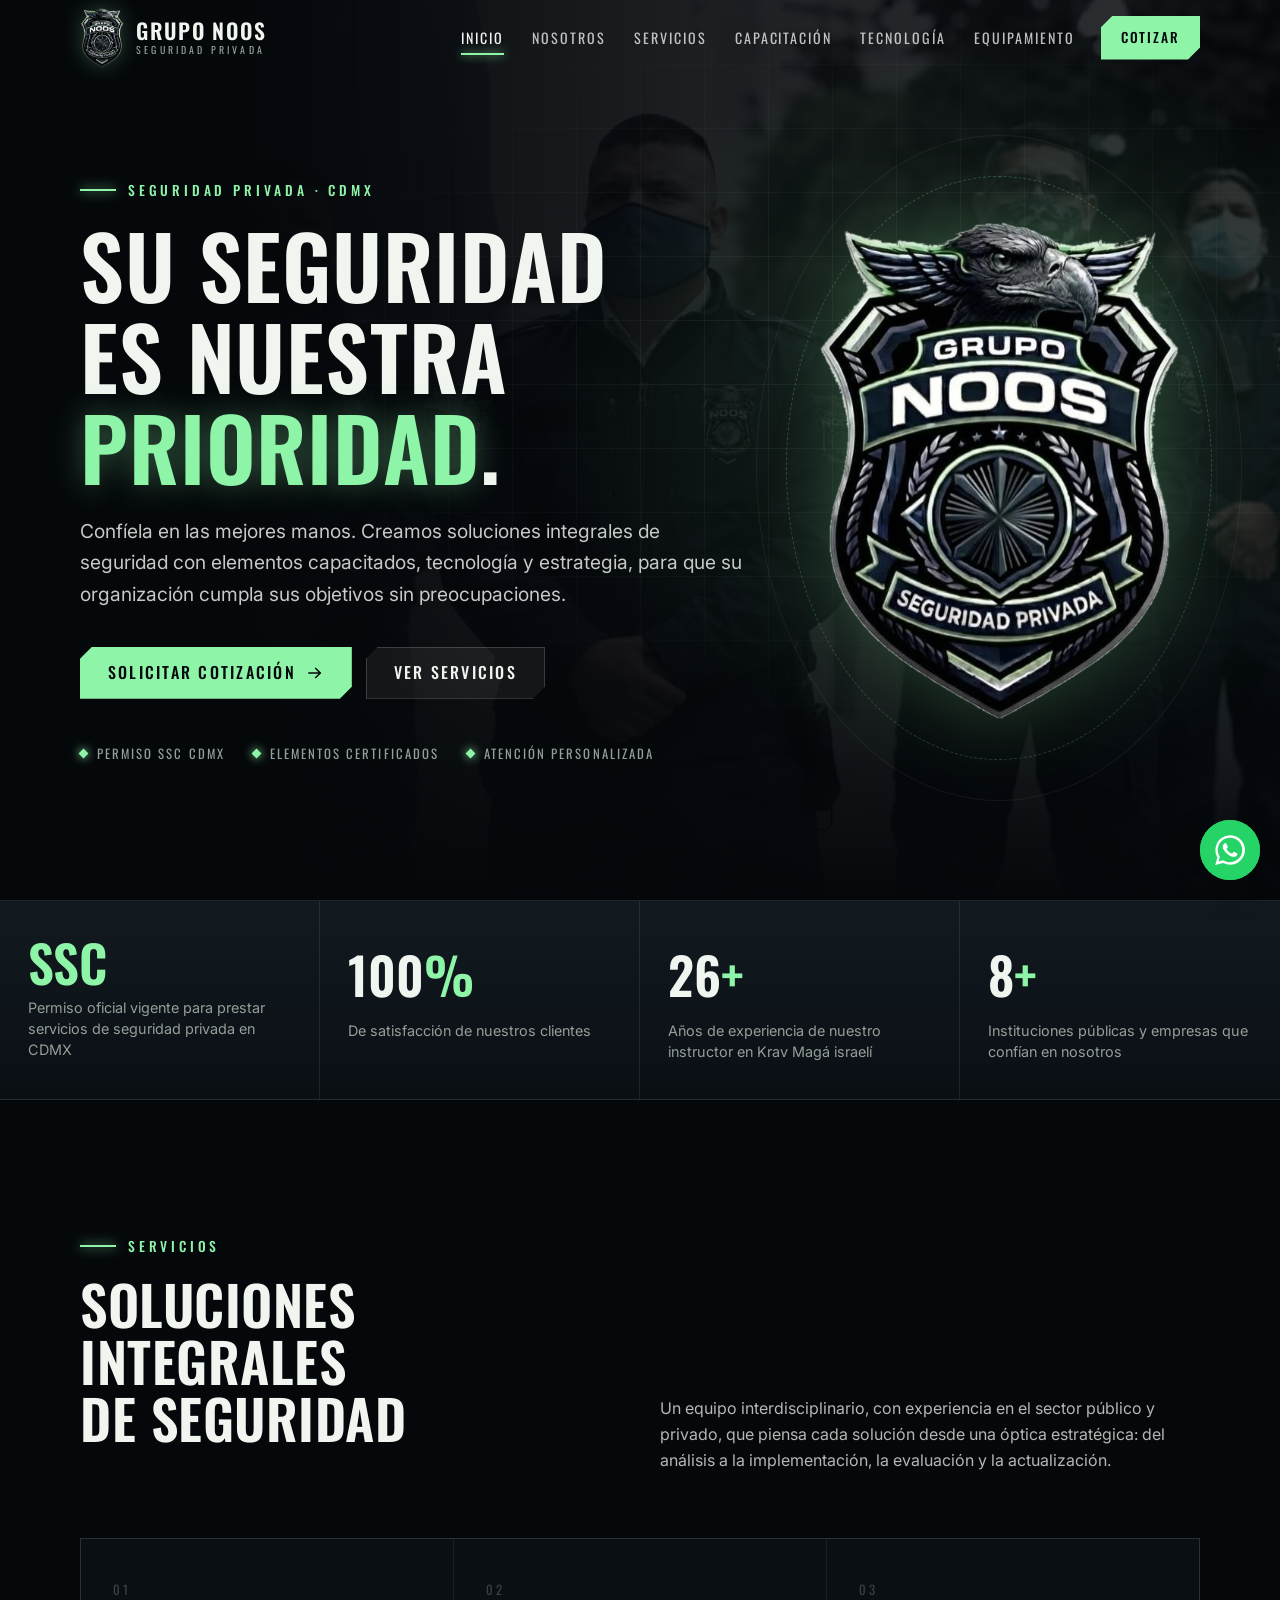
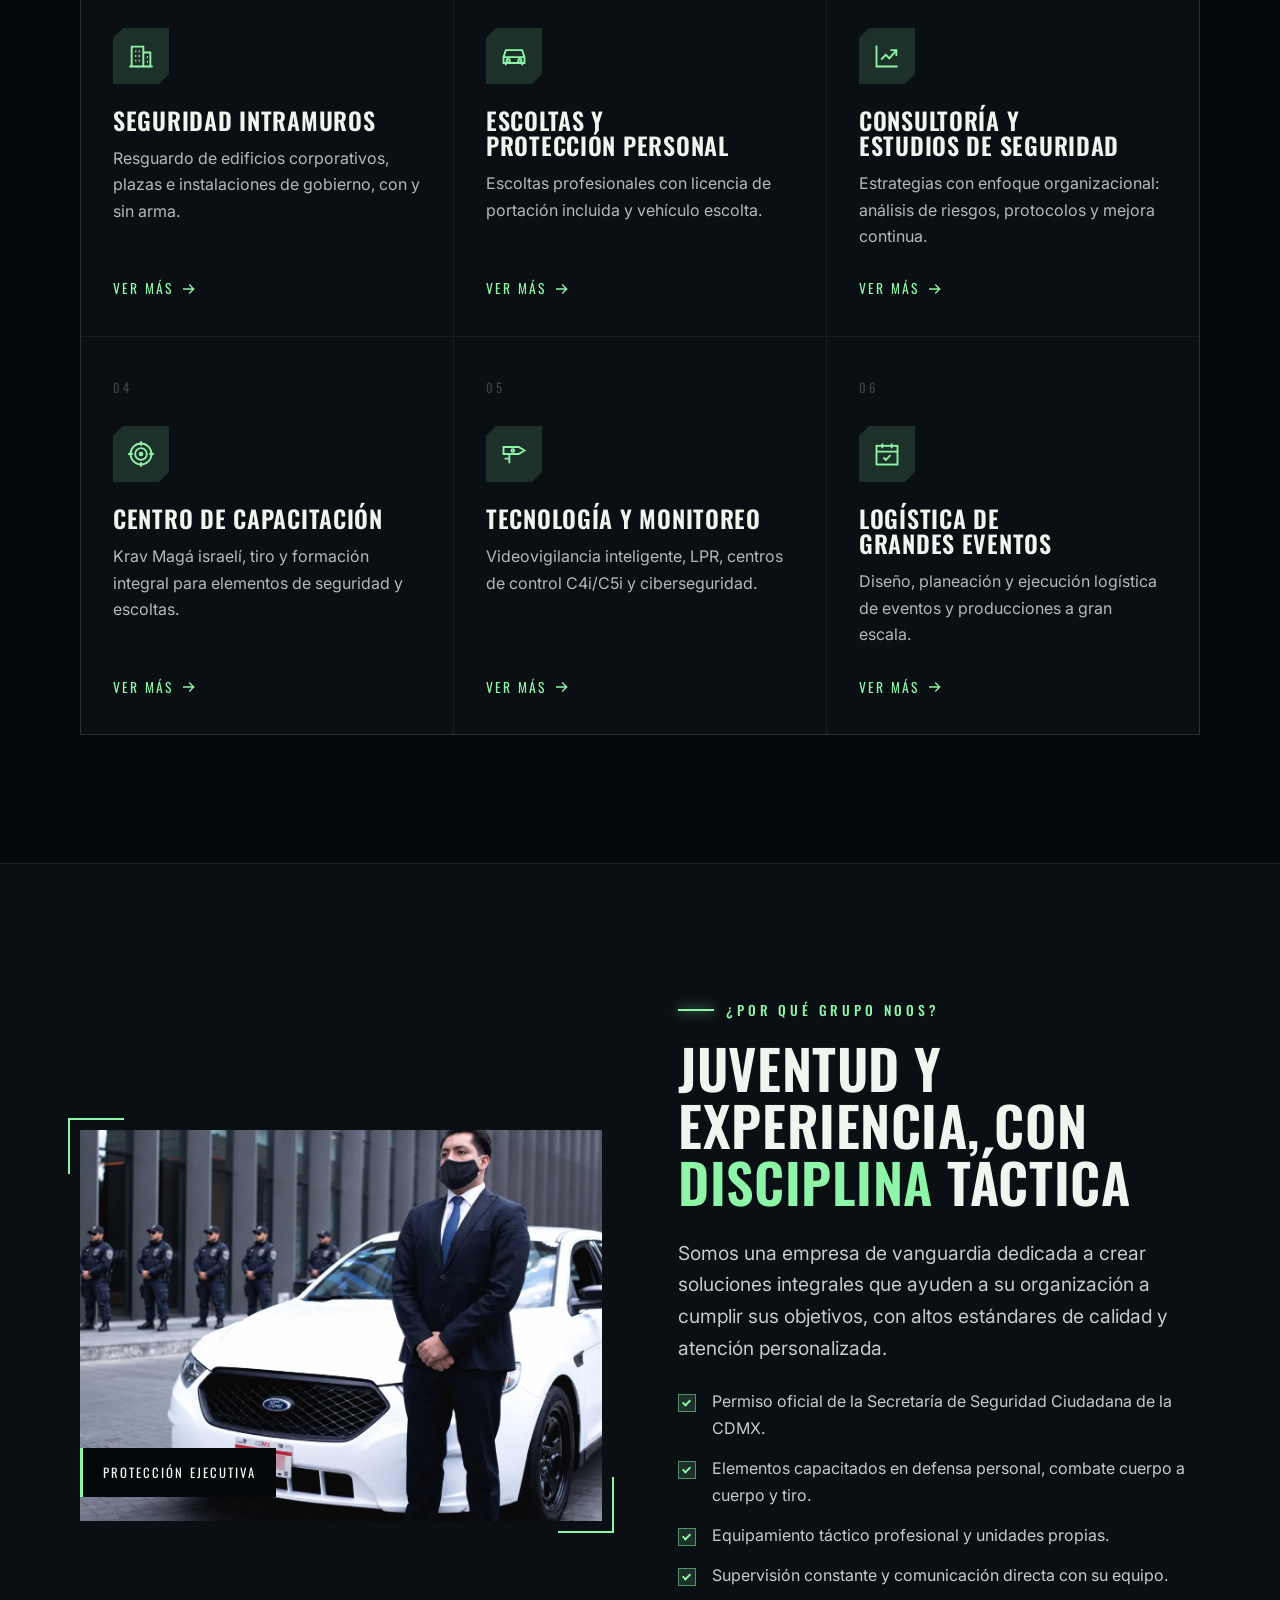
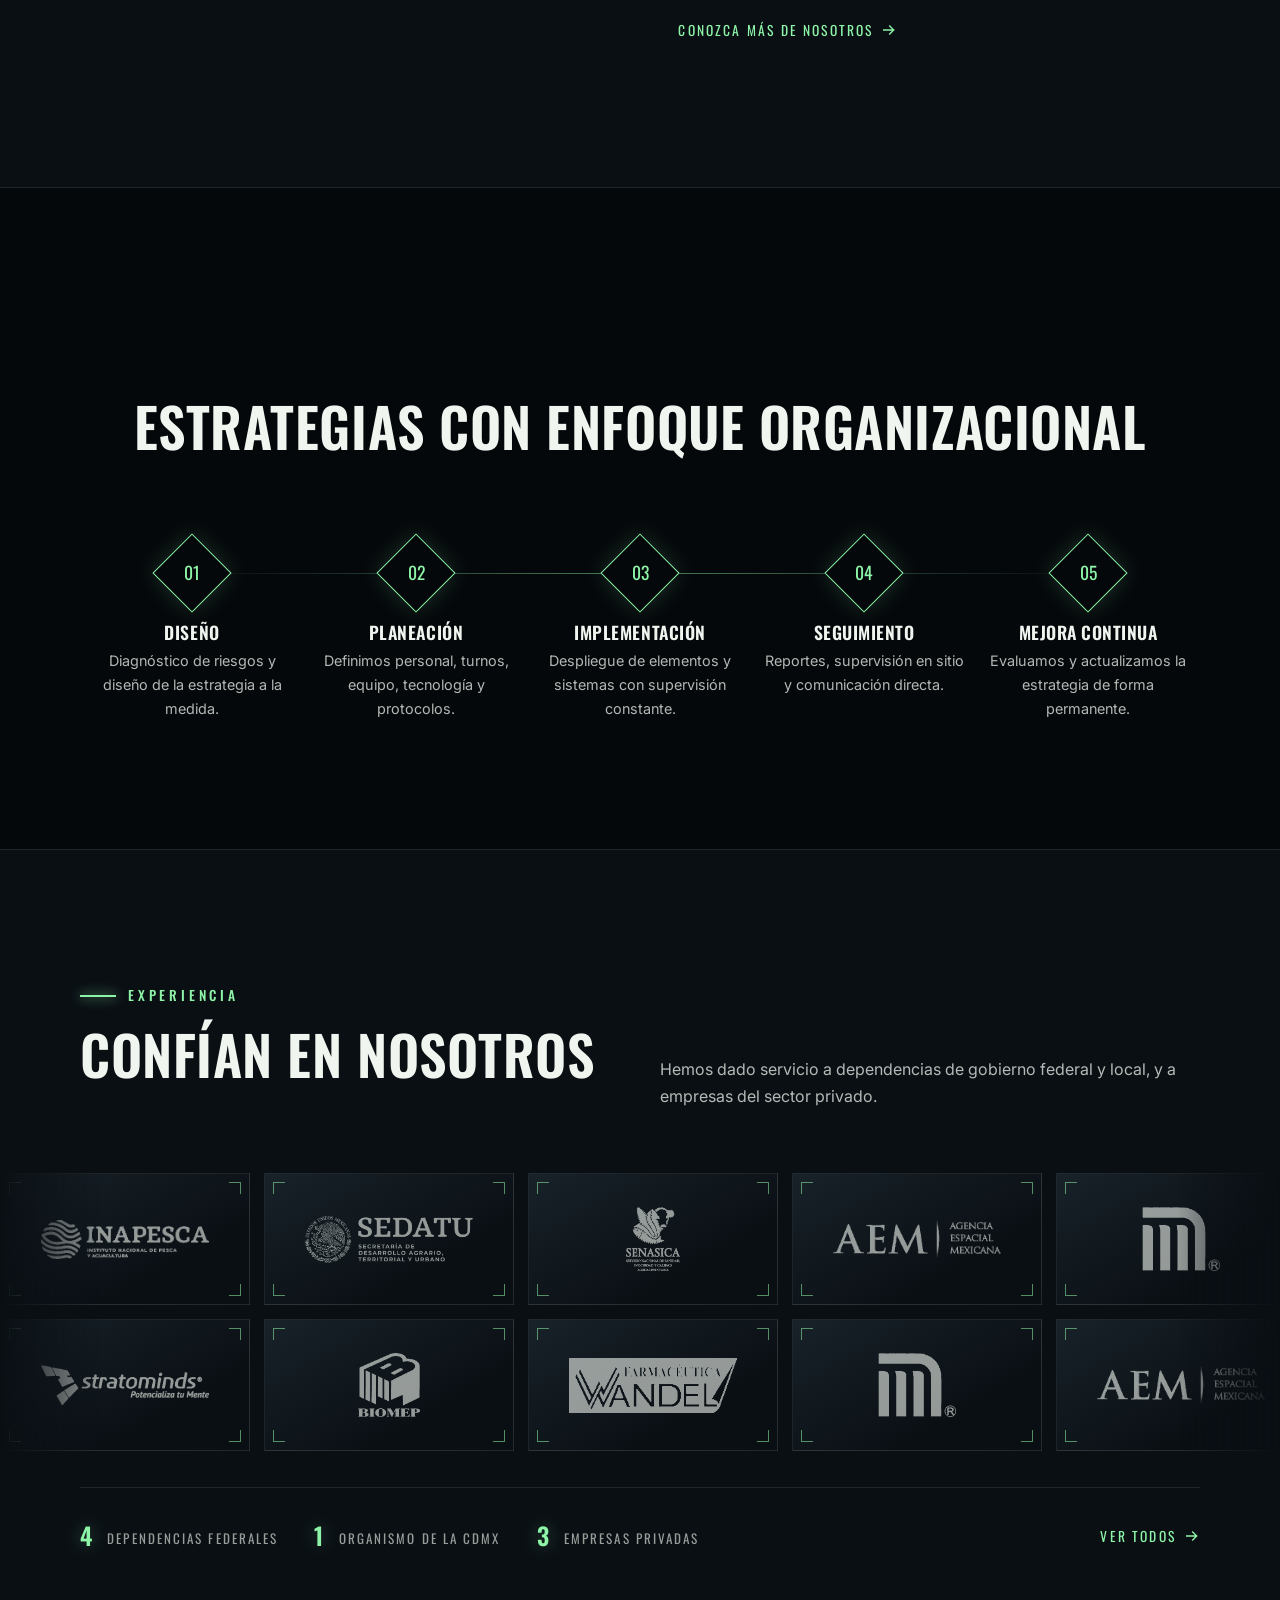
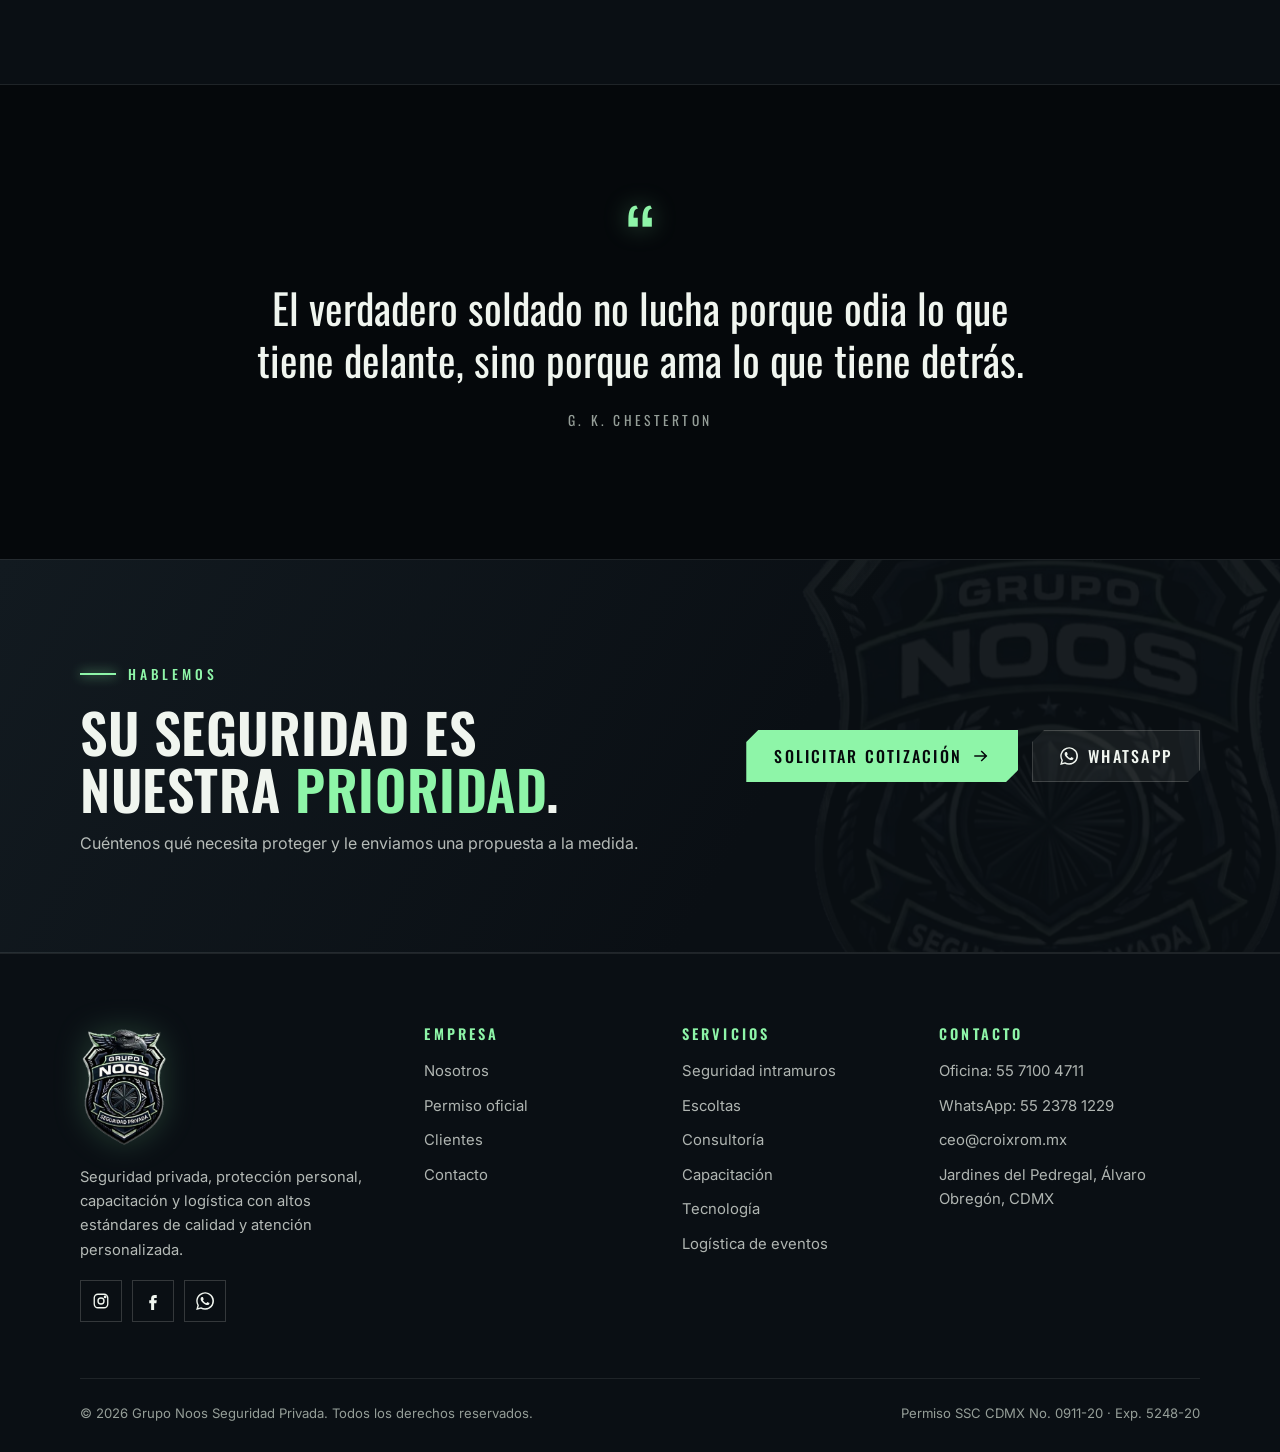
==== commit 8f20b278: "Logotipos de clientes con efecto de revelado Muro de logos en movimiento en el inicio (dos filas en " ====
--- a/index.html
+++ b/index.html
@@ -173,24 +173,16 @@
       <p class="reveal" data-delay="1">Hemos dado servicio a dependencias de gobierno federal y local, y a empresas del sector privado.</p>
     </div>
   </div>
-  <div class="marquee reveal">
-    <div class="marquee-track">
-        <div class="client"><strong>INAPESCA</strong><span>Instituto Nacional de Pesca y Acuacultura</span></div>
-        <div class="client"><strong>SEDATU</strong><span>Secretaría de Desarrollo Agrario, Territorial y Urbano</span></div>
-        <div class="client"><strong>SENASICA</strong><span>Servicio Nacional de Sanidad, Inocuidad y Calidad Agroalimentaria</span></div>
-        <div class="client"><strong>AEM</strong><span>Agencia Espacial Mexicana</span></div>
-        <div class="client"><strong>Metro CDMX</strong><span>Sistema de Transporte Colectivo</span></div>
-        <div class="client"><strong>Wandel</strong><span>Farmacéutica Wandel</span></div>
-        <div class="client"><strong>BIOMEP</strong><span>Sector salud</span></div>
-        <div class="client"><strong>Stratominds</strong><span>Potencializa tu mente</span></div>
-        <div class="client" aria-hidden="true"><strong>INAPESCA</strong><span>Instituto Nacional de Pesca y Acuacultura</span></div>
-        <div class="client" aria-hidden="true"><strong>SEDATU</strong><span>Secretaría de Desarrollo Agrario, Territorial y Urbano</span></div>
-        <div class="client" aria-hidden="true"><strong>SENASICA</strong><span>Servicio Nacional de Sanidad, Inocuidad y Calidad Agroalimentaria</span></div>
-        <div class="client" aria-hidden="true"><strong>AEM</strong><span>Agencia Espacial Mexicana</span></div>
-        <div class="client" aria-hidden="true"><strong>Metro CDMX</strong><span>Sistema de Transporte Colectivo</span></div>
-        <div class="client" aria-hidden="true"><strong>Wandel</strong><span>Farmacéutica Wandel</span></div>
-        <div class="client" aria-hidden="true"><strong>BIOMEP</strong><span>Sector salud</span></div>
-        <div class="client" aria-hidden="true"><strong>Stratominds</strong><span>Potencializa tu mente</span></div>
+  <div class="logo-wall reveal">
+    <div class="logo-marquee"><div class="logo-track"><div class="logo-tile"><img class="mono" src="assets/img/clientes/inapesca-mono.webp" alt="INAPESCA" loading="lazy"><img class="color" src="assets/img/clientes/inapesca.webp" alt="" loading="lazy"></div><div class="logo-tile"><img class="mono" src="assets/img/clientes/sedatu-mono.webp" alt="SEDATU" loading="lazy"><img class="color" src="assets/img/clientes/sedatu.webp" alt="" loading="lazy"></div><div class="logo-tile"><img class="mono" src="assets/img/clientes/senasica-mono.webp" alt="SENASICA" loading="lazy"><img class="color" src="assets/img/clientes/senasica.webp" alt="" loading="lazy"></div><div class="logo-tile"><img class="mono" src="assets/img/clientes/aem-mono.webp" alt="AEM" loading="lazy"><img class="color" src="assets/img/clientes/aem.webp" alt="" loading="lazy"></div><div class="logo-tile"><img class="mono" src="assets/img/clientes/metro-mono.webp" alt="Metro CDMX" loading="lazy"><img class="color" src="assets/img/clientes/metro.webp" alt="" loading="lazy"></div><div class="logo-tile"><img class="mono" src="assets/img/clientes/wandel-mono.webp" alt="Farmacéutica Wandel" loading="lazy"><img class="color" src="assets/img/clientes/wandel.webp" alt="" loading="lazy"></div><div class="logo-tile"><img class="mono" src="assets/img/clientes/biomep-mono.webp" alt="BIOMEP" loading="lazy"><img class="color" src="assets/img/clientes/biomep.webp" alt="" loading="lazy"></div><div class="logo-tile"><img class="mono" src="assets/img/clientes/stratominds-mono.webp" alt="Stratominds" loading="lazy"><img class="color" src="assets/img/clientes/stratominds.webp" alt="" loading="lazy"></div><div class="logo-tile" aria-hidden="true"><img class="mono" src="assets/img/clientes/inapesca-mono.webp" alt="" loading="lazy"><img class="color" src="assets/img/clientes/inapesca.webp" alt="" loading="lazy"></div><div class="logo-tile" aria-hidden="true"><img class="mono" src="assets/img/clientes/sedatu-mono.webp" alt="" loading="lazy"><img class="color" src="assets/img/clientes/sedatu.webp" alt="" loading="lazy"></div><div class="logo-tile" aria-hidden="true"><img class="mono" src="assets/img/clientes/senasica-mono.webp" alt="" loading="lazy"><img class="color" src="assets/img/clientes/senasica.webp" alt="" loading="lazy"></div><div class="logo-tile" aria-hidden="true"><img class="mono" src="assets/img/clientes/aem-mono.webp" alt="" loading="lazy"><img class="color" src="assets/img/clientes/aem.webp" alt="" loading="lazy"></div><div class="logo-tile" aria-hidden="true"><img class="mono" src="assets/img/clientes/metro-mono.webp" alt="" loading="lazy"><img class="color" src="assets/img/clientes/metro.webp" alt="" loading="lazy"></div><div class="logo-tile" aria-hidden="true"><img class="mono" src="assets/img/clientes/wandel-mono.webp" alt="" loading="lazy"><img class="color" src="assets/img/clientes/wandel.webp" alt="" loading="lazy"></div><div class="logo-tile" aria-hidden="true"><img class="mono" src="assets/img/clientes/biomep-mono.webp" alt="" loading="lazy"><img class="color" src="assets/img/clientes/biomep.webp" alt="" loading="lazy"></div><div class="logo-tile" aria-hidden="true"><img class="mono" src="assets/img/clientes/stratominds-mono.webp" alt="" loading="lazy"><img class="color" src="assets/img/clientes/stratominds.webp" alt="" loading="lazy"></div></div></div>
+    <div class="logo-marquee rev"><div class="logo-track"><div class="logo-tile" aria-hidden="true"><img class="mono" src="assets/img/clientes/stratominds-mono.webp" alt="" loading="lazy"><img class="color" src="assets/img/clientes/stratominds.webp" alt="" loading="lazy"></div><div class="logo-tile" aria-hidden="true"><img class="mono" src="assets/img/clientes/biomep-mono.webp" alt="" loading="lazy"><img class="color" src="assets/img/clientes/biomep.webp" alt="" loading="lazy"></div><div class="logo-tile" aria-hidden="true"><img class="mono" src="assets/img/clientes/wandel-mono.webp" alt="" loading="lazy"><img class="color" src="assets/img/clientes/wandel.webp" alt="" loading="lazy"></div><div class="logo-tile" aria-hidden="true"><img class="mono" src="assets/img/clientes/metro-mono.webp" alt="" loading="lazy"><img class="color" src="assets/img/clientes/metro.webp" alt="" loading="lazy"></div><div class="logo-tile" aria-hidden="true"><img class="mono" src="assets/img/clientes/aem-mono.webp" alt="" loading="lazy"><img class="color" src="assets/img/clientes/aem.webp" alt="" loading="lazy"></div><div class="logo-tile" aria-hidden="true"><img class="mono" src="assets/img/clientes/senasica-mono.webp" alt="" loading="lazy"><img class="color" src="assets/img/clientes/senasica.webp" alt="" loading="lazy"></div><div class="logo-tile" aria-hidden="true"><img class="mono" src="assets/img/clientes/sedatu-mono.webp" alt="" loading="lazy"><img class="color" src="assets/img/clientes/sedatu.webp" alt="" loading="lazy"></div><div class="logo-tile" aria-hidden="true"><img class="mono" src="assets/img/clientes/inapesca-mono.webp" alt="" loading="lazy"><img class="color" src="assets/img/clientes/inapesca.webp" alt="" loading="lazy"></div><div class="logo-tile" aria-hidden="true"><img class="mono" src="assets/img/clientes/stratominds-mono.webp" alt="" loading="lazy"><img class="color" src="assets/img/clientes/stratominds.webp" alt="" loading="lazy"></div><div class="logo-tile" aria-hidden="true"><img class="mono" src="assets/img/clientes/biomep-mono.webp" alt="" loading="lazy"><img class="color" src="assets/img/clientes/biomep.webp" alt="" loading="lazy"></div><div class="logo-tile" aria-hidden="true"><img class="mono" src="assets/img/clientes/wandel-mono.webp" alt="" loading="lazy"><img class="color" src="assets/img/clientes/wandel.webp" alt="" loading="lazy"></div><div class="logo-tile" aria-hidden="true"><img class="mono" src="assets/img/clientes/metro-mono.webp" alt="" loading="lazy"><img class="color" src="assets/img/clientes/metro.webp" alt="" loading="lazy"></div><div class="logo-tile" aria-hidden="true"><img class="mono" src="assets/img/clientes/aem-mono.webp" alt="" loading="lazy"><img class="color" src="assets/img/clientes/aem.webp" alt="" loading="lazy"></div><div class="logo-tile" aria-hidden="true"><img class="mono" src="assets/img/clientes/senasica-mono.webp" alt="" loading="lazy"><img class="color" src="assets/img/clientes/senasica.webp" alt="" loading="lazy"></div><div class="logo-tile" aria-hidden="true"><img class="mono" src="assets/img/clientes/sedatu-mono.webp" alt="" loading="lazy"><img class="color" src="assets/img/clientes/sedatu.webp" alt="" loading="lazy"></div><div class="logo-tile" aria-hidden="true"><img class="mono" src="assets/img/clientes/inapesca-mono.webp" alt="" loading="lazy"><img class="color" src="assets/img/clientes/inapesca.webp" alt="" loading="lazy"></div></div></div>
+  </div>
+  <div class="wrap">
+    <div class="sector-strip reveal">
+      <span><strong>4</strong> dependencias federales</span>
+      <span><strong>1</strong> organismo de la CDMX</span>
+      <span><strong>3</strong> empresas privadas</span>
+      <a class="link-arrow" href="nosotros.html#clientes">Ver todos <svg viewBox="0 0 24 24" fill="none" stroke="currentColor" stroke-width="2" stroke-linecap="square"><path d="M4 12h15M13 6l6 6-6 6"/></svg></a>
     </div>
   </div>
 </section>
--- a/assets/css/styles.css
+++ b/assets/css/styles.css
@@ -376,21 +376,8 @@
 }
 .quote cite { display: block; margin-top: 24px; font-style: normal; font-family: var(--font-display); text-transform: uppercase; letter-spacing: 0.24em; font-size: 0.85rem; color: var(--silver); }
 
-/* ---------- Clientes (marquee) ---------- */
-.marquee { overflow: hidden; mask-image: linear-gradient(90deg, transparent, #000 10%, #000 90%, transparent); -webkit-mask-image: linear-gradient(90deg, transparent, #000 10%, #000 90%, transparent); }
-.marquee-track { display: flex; gap: 16px; width: max-content; animation: marquee 40s linear infinite; }
-.marquee:hover .marquee-track { animation-play-state: paused; }
-.client {
-  flex: none; min-width: 240px; padding: 26px 28px; border: 1px solid var(--line); background: var(--ink);
-}
-.client strong { display: block; font-family: var(--font-display); font-weight: 600; font-size: 1.5rem; letter-spacing: 0.06em; text-transform: uppercase; }
-.client span { display: block; font-size: 0.8rem; color: var(--silver); margin-top: 4px; }
-@keyframes marquee { to { transform: translateX(calc(-50% - 8px)); } }
-
-.client-grid { display: grid; grid-template-columns: repeat(4, 1fr); gap: 1px; background: var(--line); border: 1px solid var(--line); }
-.client-grid .client { border: 0; min-width: 0; }
-@media (max-width: 900px) { .client-grid { grid-template-columns: 1fr 1fr; } }
-@media (max-width: 480px) { .client-grid { grid-template-columns: 1fr; } }
+/* ---------- Animación de carrusel ---------- */
+@keyframes marquee { to { transform: translateX(calc(-50% - 7px)); } }
 
 /* ---------- Permiso / credencial ---------- */
 .credential {
@@ -581,3 +568,81 @@
 .uniform img { width: 100%; height: 100%; max-height: 560px; object-fit: contain; }
 .uniform figcaption { position: absolute; top: 14px; left: 14px; background: var(--black); color: var(--bone); padding: 6px 12px; font-family: var(--font-display); text-transform: uppercase; letter-spacing: 0.16em; font-size: 0.72rem; border-left: 3px solid var(--green); }
 @media (max-width: 860px) { .uniform { grid-template-columns: 1fr 1fr; } .u-wide { grid-column: span 2; } }
+
+/* ---------- Logos de clientes ---------- */
+.logo-tile {
+  position: relative; isolation: isolate; overflow: hidden;
+  height: 132px; display: grid; place-items: center;
+  background: linear-gradient(150deg, var(--graphite-2), var(--ink) 70%);
+  border: 1px solid var(--line);
+  transition: border-color .4s, box-shadow .4s;
+}
+/* panel claro que sube al pasar el cursor */
+.logo-tile::before {
+  content: ""; position: absolute; inset: 0; z-index: -1;
+  background: radial-gradient(120% 90% at 50% 100%, #ffffff, var(--bone) 60%, #dfe7dd);
+  transform: translateY(101%); transition: transform .55s var(--ease);
+}
+/* esquinas tipo mira */
+.logo-tile::after {
+  content: ""; position: absolute; inset: 8px; pointer-events: none; opacity: .55; transition: opacity .4s, inset .4s var(--ease);
+  background:
+    linear-gradient(var(--green), var(--green)) top left / 12px 1px no-repeat,
+    linear-gradient(var(--green), var(--green)) top left / 1px 12px no-repeat,
+    linear-gradient(var(--green), var(--green)) top right / 12px 1px no-repeat,
+    linear-gradient(var(--green), var(--green)) top right / 1px 12px no-repeat,
+    linear-gradient(var(--green), var(--green)) bottom left / 12px 1px no-repeat,
+    linear-gradient(var(--green), var(--green)) bottom left / 1px 12px no-repeat,
+    linear-gradient(var(--green), var(--green)) bottom right / 12px 1px no-repeat,
+    linear-gradient(var(--green), var(--green)) bottom right / 1px 12px no-repeat;
+}
+.logo-tile img {
+  grid-area: 1 / 1; max-width: 68%; max-height: var(--logo-h, 64px); width: auto; height: auto; object-fit: contain;
+  transition: opacity .45s, transform .55s var(--ease), filter .45s;
+}
+.logo-tile .mono { opacity: .6; }
+.logo-tile .color { opacity: 0; transform: scale(.9) translateY(8px); }
+.logo-tile:hover { border-color: rgba(142,245,168,.6); box-shadow: 0 0 0 1px rgba(142,245,168,.35), 0 18px 40px -12px rgba(142,245,168,.35); }
+.logo-tile:hover::before { transform: none; }
+.logo-tile:hover::after { opacity: 1; inset: 5px; }
+.logo-tile:hover .mono { opacity: 0; transform: scale(1.06); }
+.logo-tile:hover .color { opacity: 1; transform: none; }
+
+/* Muro en movimiento (inicio) */
+.logo-wall { display: grid; gap: 14px; }
+.logo-marquee { overflow: hidden; mask-image: linear-gradient(90deg, transparent, #000 8%, #000 92%, transparent); -webkit-mask-image: linear-gradient(90deg, transparent, #000 8%, #000 92%, transparent); }
+.logo-track { display: flex; gap: 14px; width: max-content; animation: marquee 46s linear infinite; }
+.logo-marquee.rev .logo-track { animation-direction: reverse; animation-duration: 54s; }
+.logo-wall:hover .logo-track { animation-play-state: paused; }
+.logo-track .logo-tile { width: 250px; flex: none; }
+.sector-strip {
+  display: flex; flex-wrap: wrap; align-items: center; gap: 12px 36px; margin-top: 36px; padding-top: 28px; border-top: 1px solid var(--line);
+  font-family: var(--font-display); text-transform: uppercase; letter-spacing: .16em; font-size: .82rem; color: var(--silver);
+}
+.sector-strip strong { color: var(--green); font-size: 1.5rem; font-weight: 600; margin-right: 8px; vertical-align: -2px; text-shadow: 0 0 18px rgba(142,245,168,.35); }
+.sector-strip .link-arrow { margin-left: auto; }
+@media (max-width: 640px) {
+  .logo-track .logo-tile { width: 190px; height: 104px; --logo-h: 52px; }
+  .sector-strip { gap: 10px 22px; font-size: .74rem; }
+  .sector-strip .link-arrow { margin-left: 0; }
+}
+
+/* Tarjetas de cliente (nosotros) */
+.client-cards { display: grid; grid-template-columns: repeat(4, 1fr); gap: 18px; }
+.client-card { margin: 0; }
+.client-card .logo-tile { height: 168px; --logo-h: 84px; }
+.client-card figcaption { padding: 16px 2px 0; }
+.client-card .sector { display: inline-block; font-family: var(--font-display); text-transform: uppercase; letter-spacing: .18em; font-size: .68rem; color: var(--green); margin-bottom: 6px; }
+.client-card strong { display: block; font-family: var(--font-display); text-transform: uppercase; letter-spacing: .06em; font-size: 1.1rem; font-weight: 500; }
+.client-card small { display: block; color: var(--silver); font-size: .85rem; line-height: 1.45; margin-top: 2px; }
+.client-card:hover .logo-tile { border-color: rgba(142,245,168,.6); box-shadow: 0 0 0 1px rgba(142,245,168,.35), 0 18px 40px -12px rgba(142,245,168,.35); }
+.client-card:hover .logo-tile::before { transform: none; }
+.client-card:hover .logo-tile::after { opacity: 1; inset: 5px; }
+.client-card:hover .logo-tile .mono { opacity: 0; transform: scale(1.06); }
+.client-card:hover .logo-tile .color { opacity: 1; transform: none; }
+@media (max-width: 980px) { .client-cards { grid-template-columns: repeat(2, 1fr); } }
+@media (max-width: 420px) { .client-cards { gap: 12px; } .client-card .logo-tile { height: 120px; --logo-h: 58px; } .client-card strong { font-size: .95rem; } }
+/* En pantallas táctiles (sin hover) se muestran a color sobre panel claro al tocar */
+@media (hover: none) {
+  .client-card .logo-tile .mono { opacity: .8; }
+}
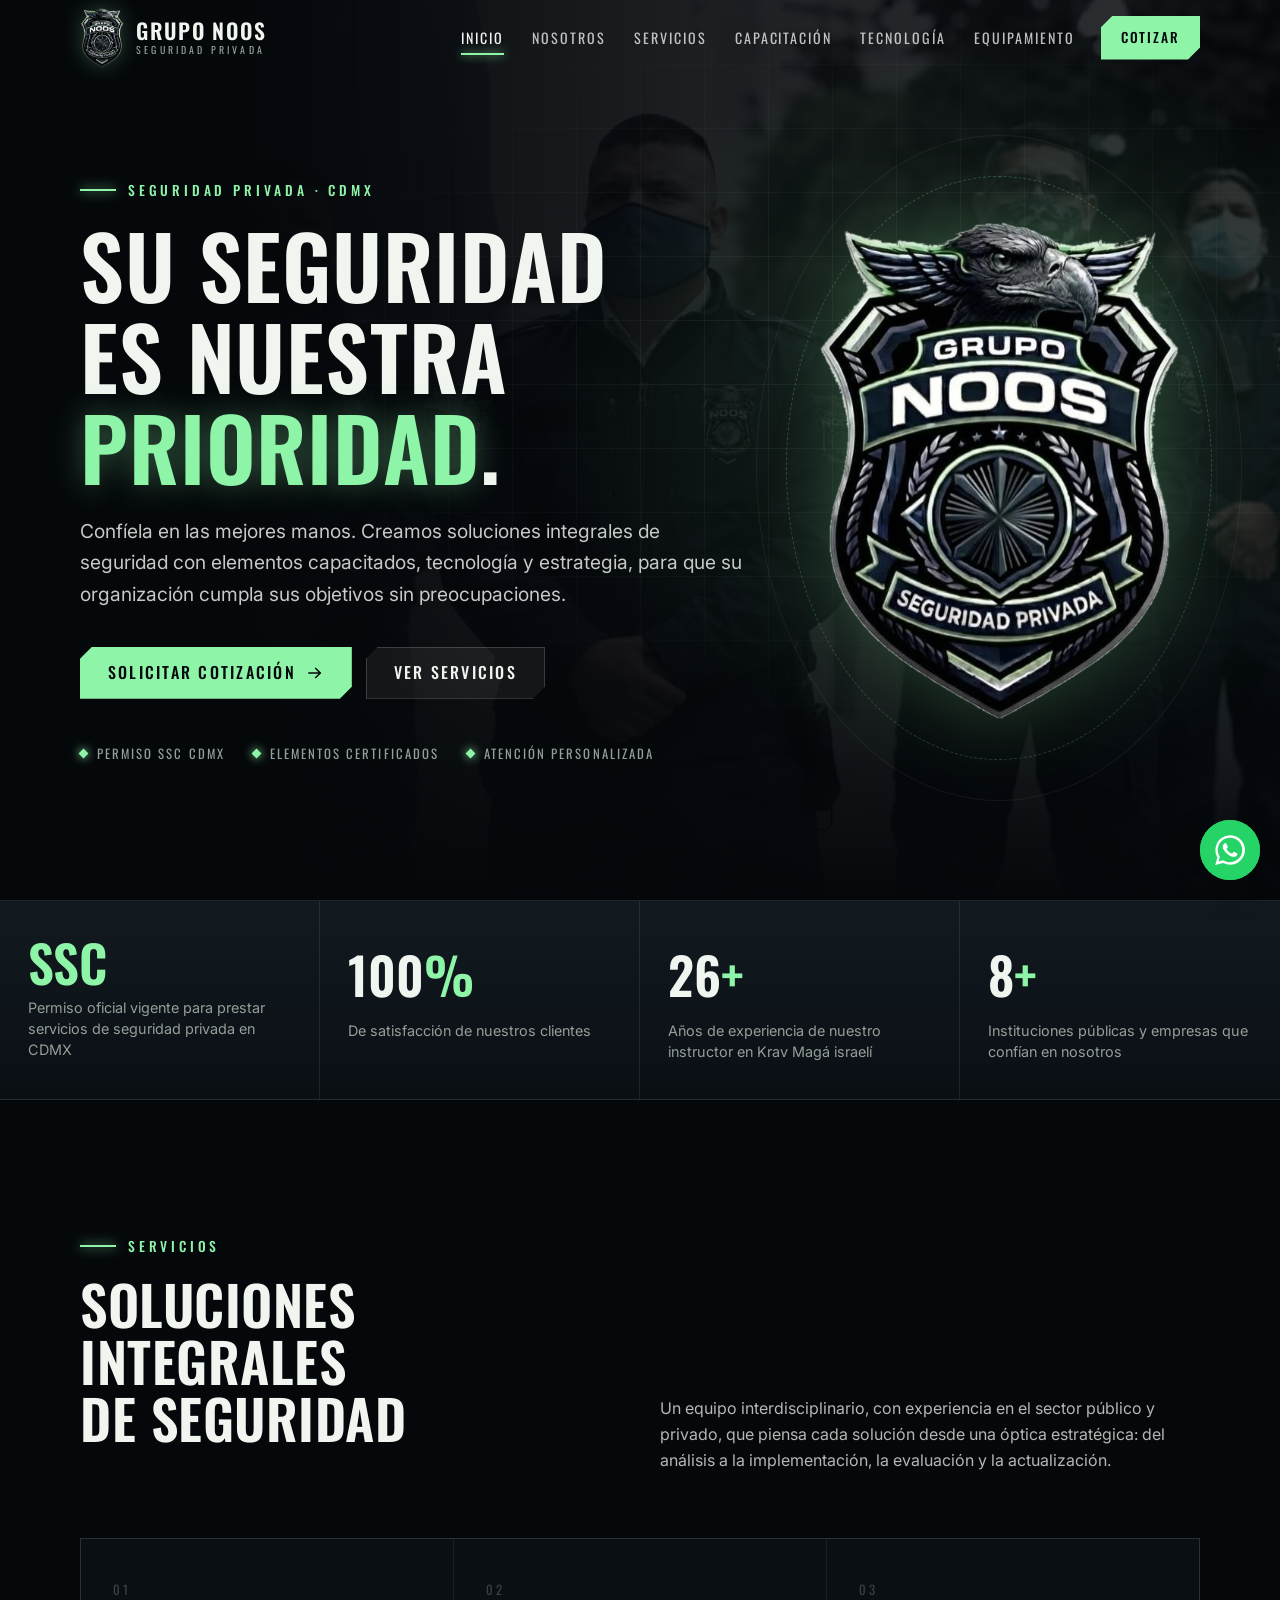
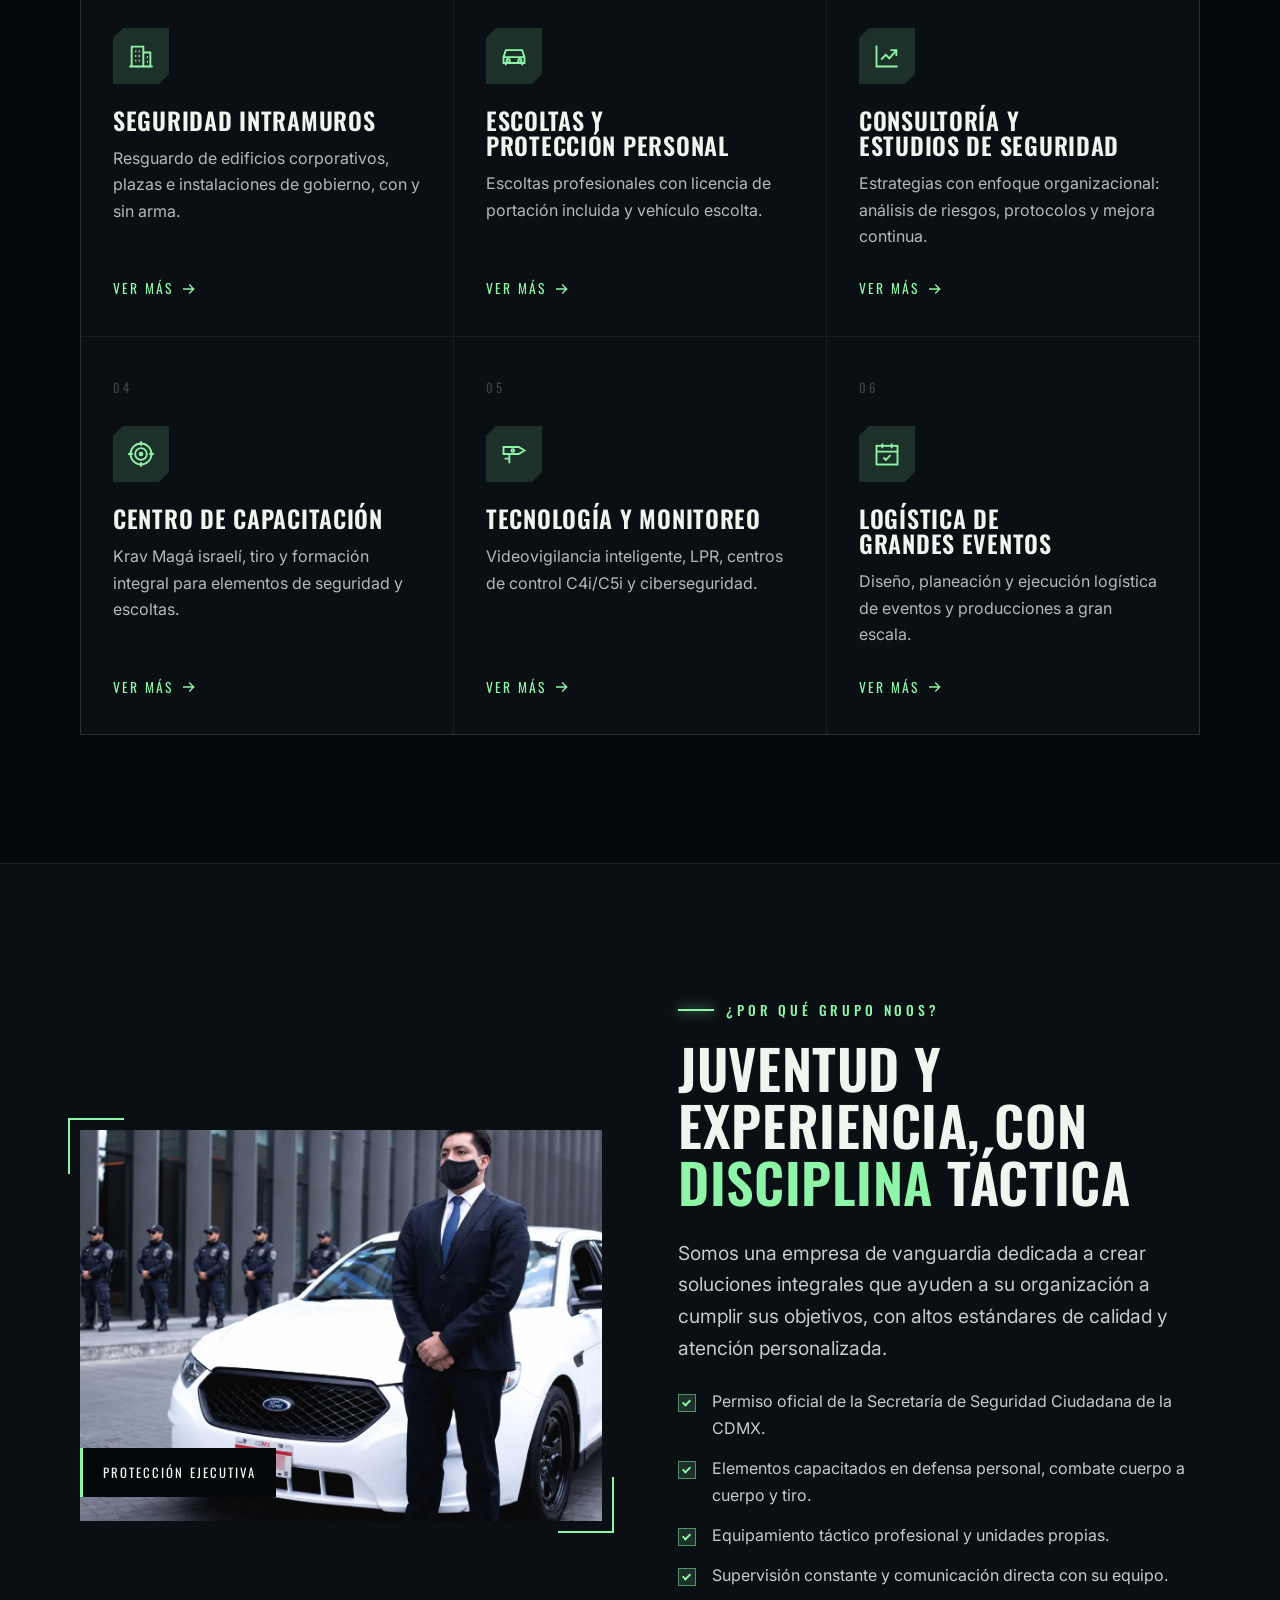
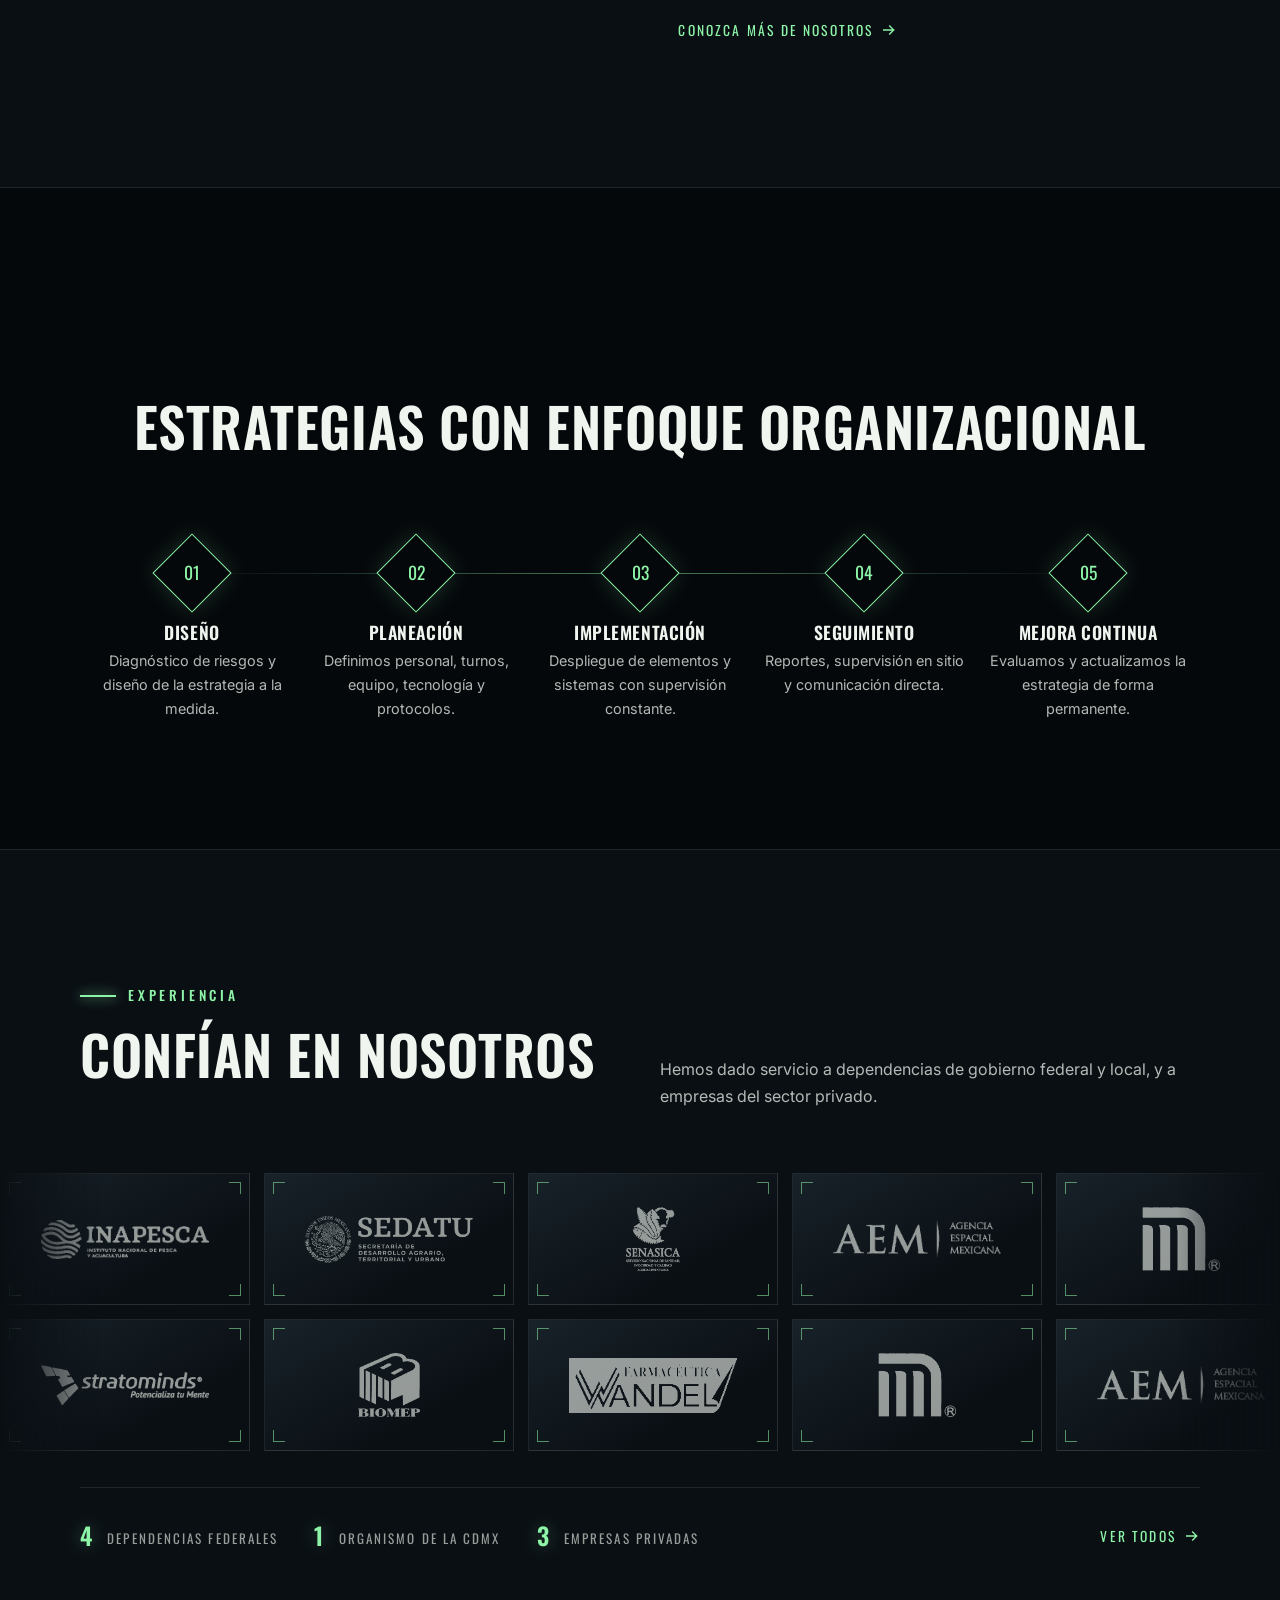
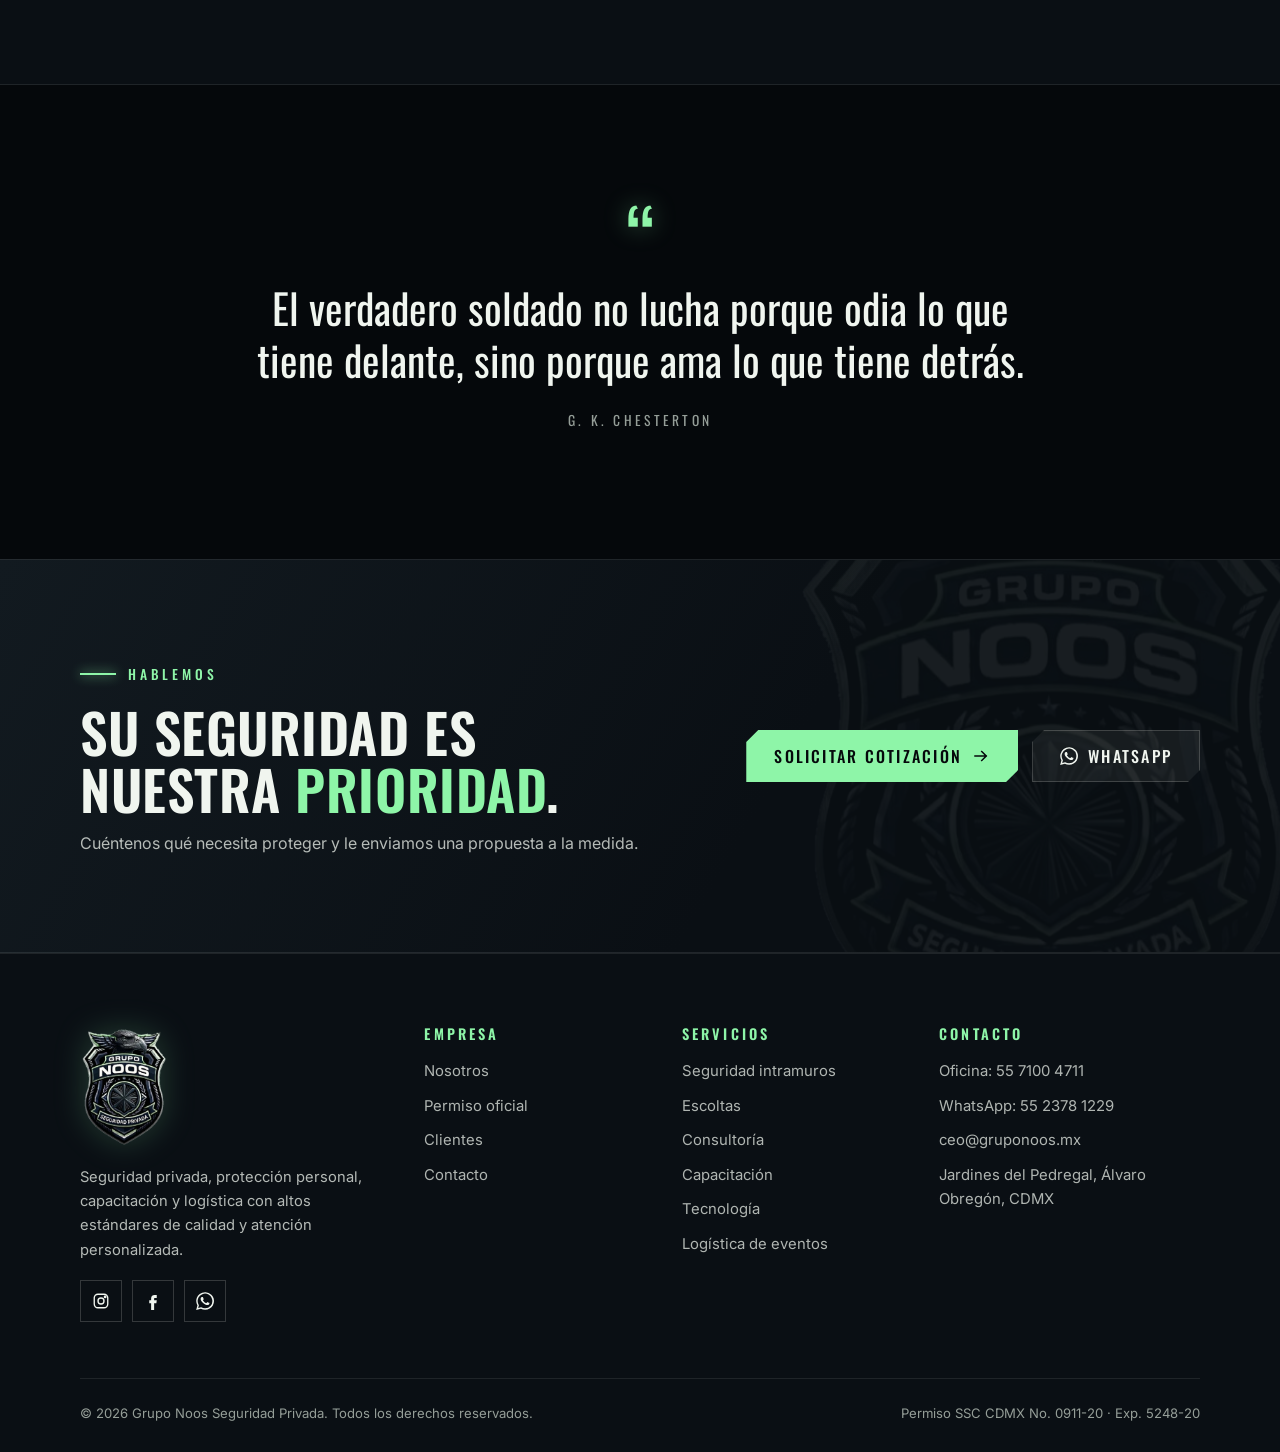
==== commit 806cc30d: "Quitar referencias a CROIXROM y usar la marca Grupo Noos Correos y redes sociales con el nombre de G" ====
--- a/index.html
+++ b/index.html
@@ -216,8 +216,8 @@
         <img src="assets/img/logo-grupo-noos.webp" alt="Grupo Noos Seguridad Privada" width="88" height="120" loading="lazy">
         <p>Seguridad privada, protección personal, capacitación y logística con altos estándares de calidad y atención personalizada.</p>
         <div class="socials">
-          <a href="https://www.instagram.com/croixrom/" target="_blank" rel="noopener" aria-label="Instagram"><svg viewBox="0 0 24 24" fill="none" stroke="currentColor" stroke-width="1.8"><rect x="3" y="3" width="18" height="18" rx="5"/><circle cx="12" cy="12" r="4"/><circle cx="17.5" cy="6.5" r="1" fill="currentColor"/></svg></a>
-          <a href="https://www.facebook.com/croixrom" target="_blank" rel="noopener" aria-label="Facebook"><svg viewBox="0 0 24 24" fill="currentColor"><path d="M14 8h3V4h-3c-2.8 0-4.5 1.8-4.5 4.6V11H7v4h2.5v9h4v-9h3l.5-4h-3.5V8.8c0-.5.3-.8.5-.8z"/></svg></a>
+          <a href="https://www.instagram.com/gruponoos/" target="_blank" rel="noopener" aria-label="Instagram"><svg viewBox="0 0 24 24" fill="none" stroke="currentColor" stroke-width="1.8"><rect x="3" y="3" width="18" height="18" rx="5"/><circle cx="12" cy="12" r="4"/><circle cx="17.5" cy="6.5" r="1" fill="currentColor"/></svg></a>
+          <a href="https://www.facebook.com/gruponoos" target="_blank" rel="noopener" aria-label="Facebook"><svg viewBox="0 0 24 24" fill="currentColor"><path d="M14 8h3V4h-3c-2.8 0-4.5 1.8-4.5 4.6V11H7v4h2.5v9h4v-9h3l.5-4h-3.5V8.8c0-.5.3-.8.5-.8z"/></svg></a>
           <a href="https://wa.me/525523781229" target="_blank" rel="noopener" aria-label="WhatsApp"><svg viewBox="0 0 24 24" fill="currentColor"><path d="M17.5 14.4c-.3-.1-1.7-.8-2-.9-.3-.1-.5-.1-.7.1-.2.3-.8.9-.9 1.1-.2.2-.3.2-.6.1-.3-.1-1.2-.5-2.3-1.4-.9-.8-1.4-1.7-1.6-2-.2-.3 0-.5.1-.6l.4-.5c.2-.2.2-.3.3-.5.1-.2 0-.4 0-.5l-.9-2.2c-.2-.6-.5-.5-.7-.5h-.6c-.2 0-.5.1-.8.4-.3.3-1 1-1 2.4s1 2.8 1.2 3c.1.2 2 3.1 4.9 4.3.7.3 1.2.5 1.7.6.7.2 1.3.2 1.8.1.6-.1 1.7-.7 1.9-1.4.2-.7.2-1.2.2-1.4-.1-.1-.3-.2-.6-.3zM12 21.8c-1.8 0-3.5-.5-5-1.4l-.4-.2-3.7 1 1-3.6-.2-.4A9.8 9.8 0 1 1 12 21.8zm8.4-18.2A11.8 11.8 0 0 0 1.9 17.9L.2 24l6.3-1.7A11.8 11.8 0 0 0 24 12c0-3.2-1.2-6.1-3.6-8.4z"/></svg></a>
         </div>
       </div>
@@ -246,7 +246,7 @@
         <ul>
           <li><a href="tel:+525571004711">Oficina: 55 7100 4711</a></li>
           <li><a href="https://wa.me/525523781229" target="_blank" rel="noopener">WhatsApp: 55 2378 1229</a></li>
-          <li><a href="mailto:ceo@croixrom.mx">ceo@croixrom.mx</a></li>
+          <li><a href="mailto:ceo@gruponoos.mx">ceo@gruponoos.mx</a></li>
           <li>Jardines del Pedregal, Álvaro Obregón, CDMX</li>
         </ul>
       </div>
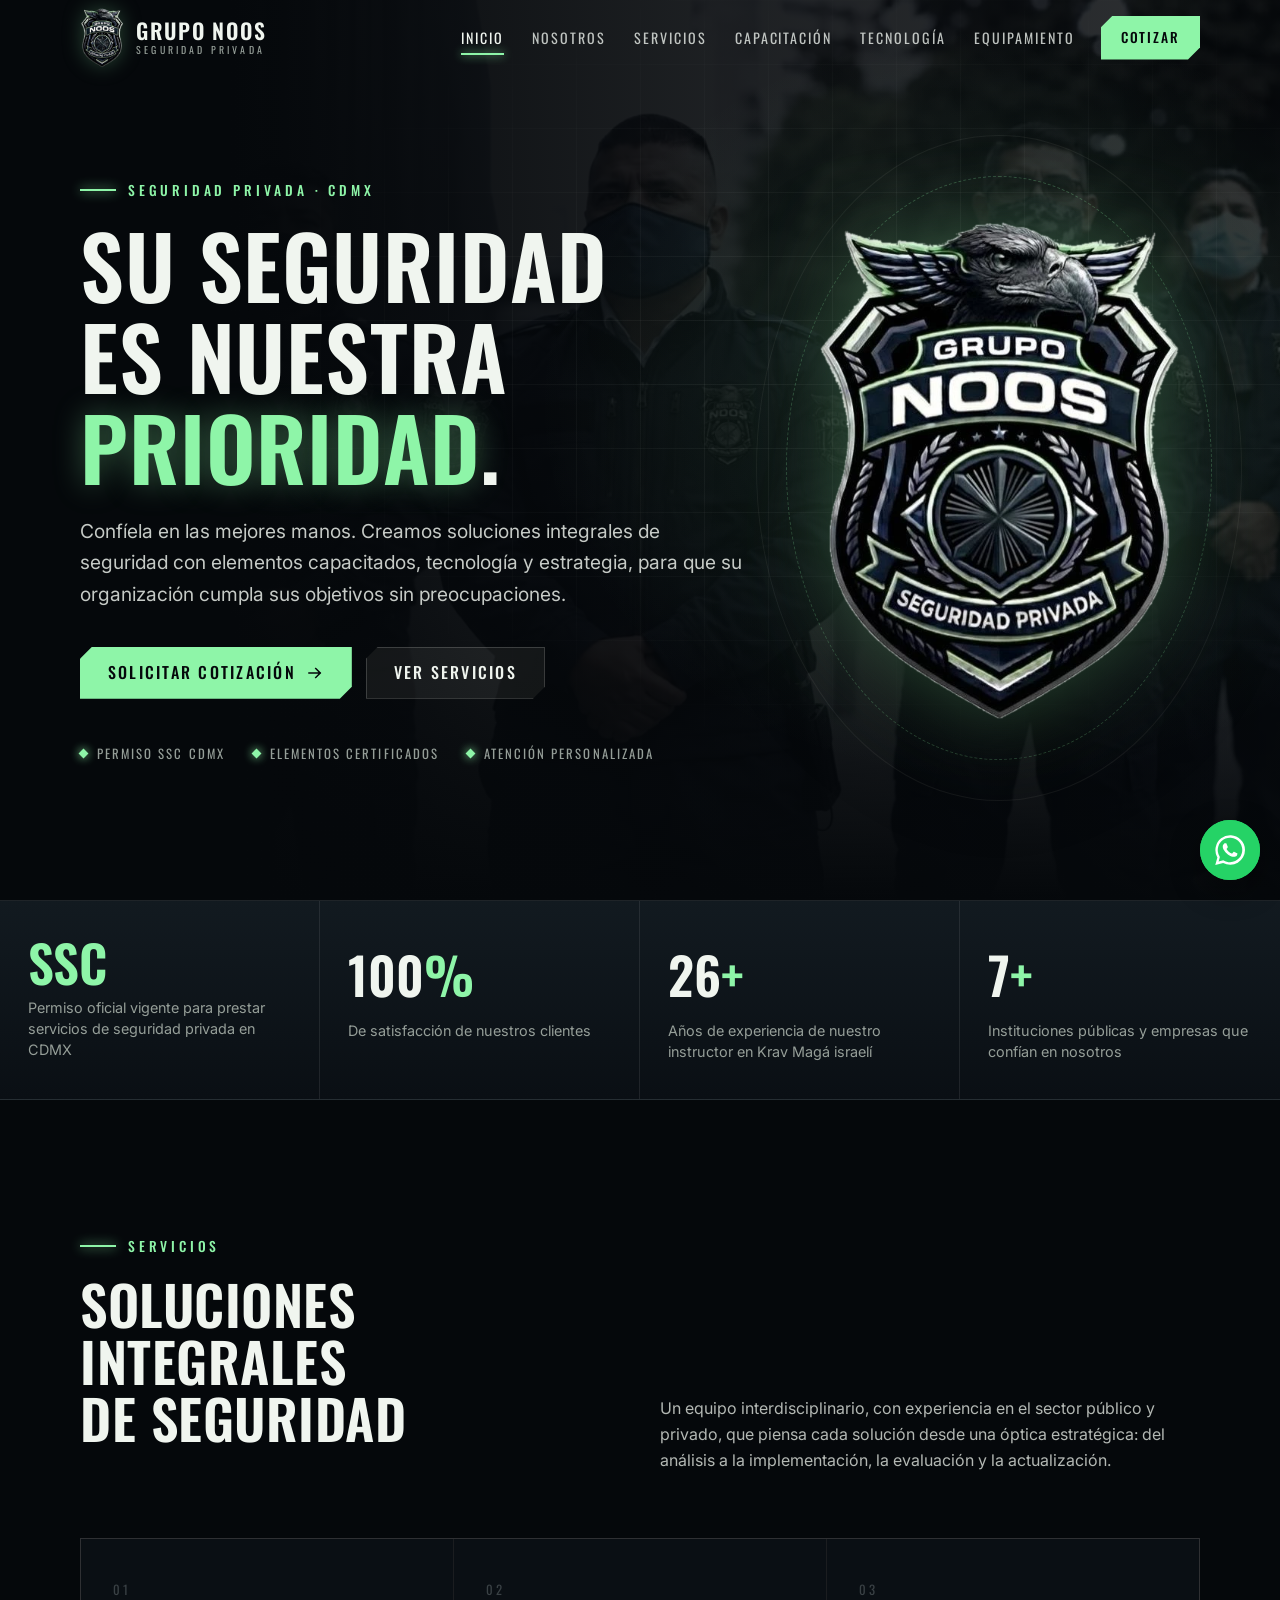
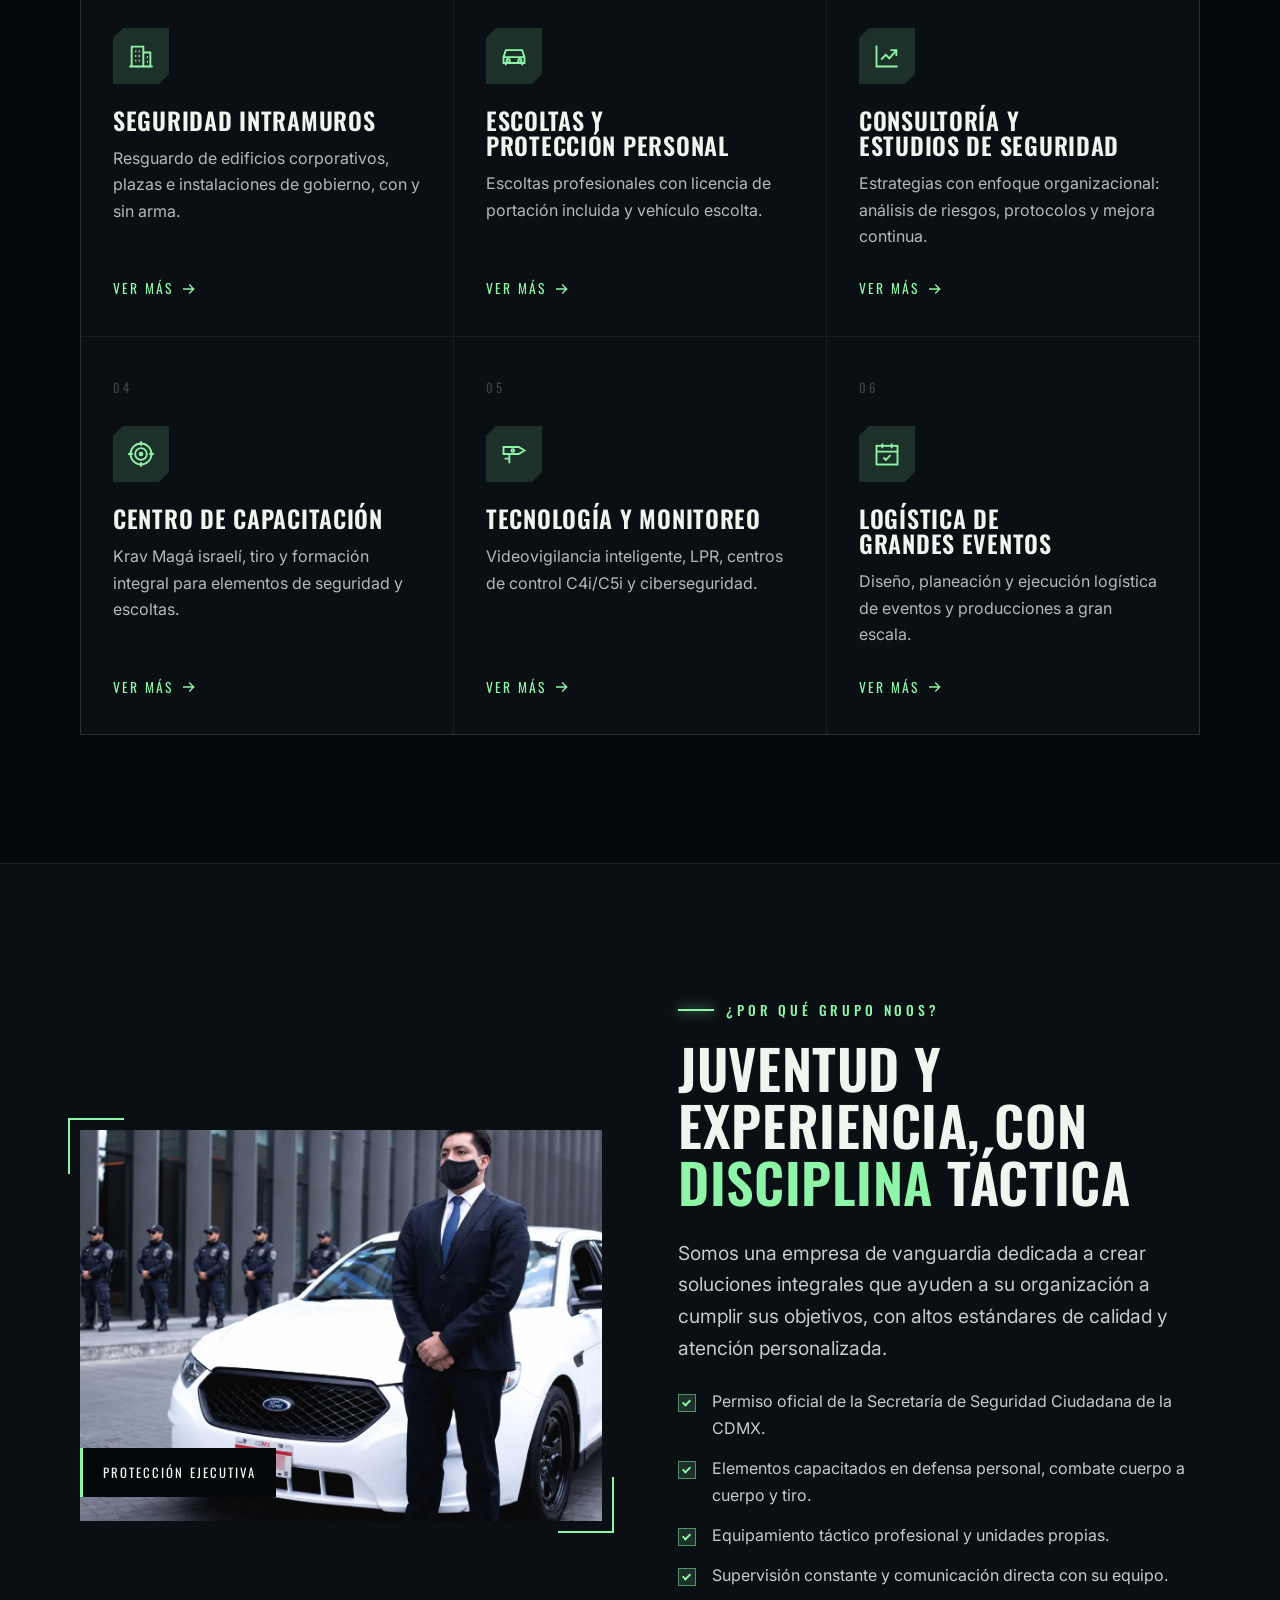
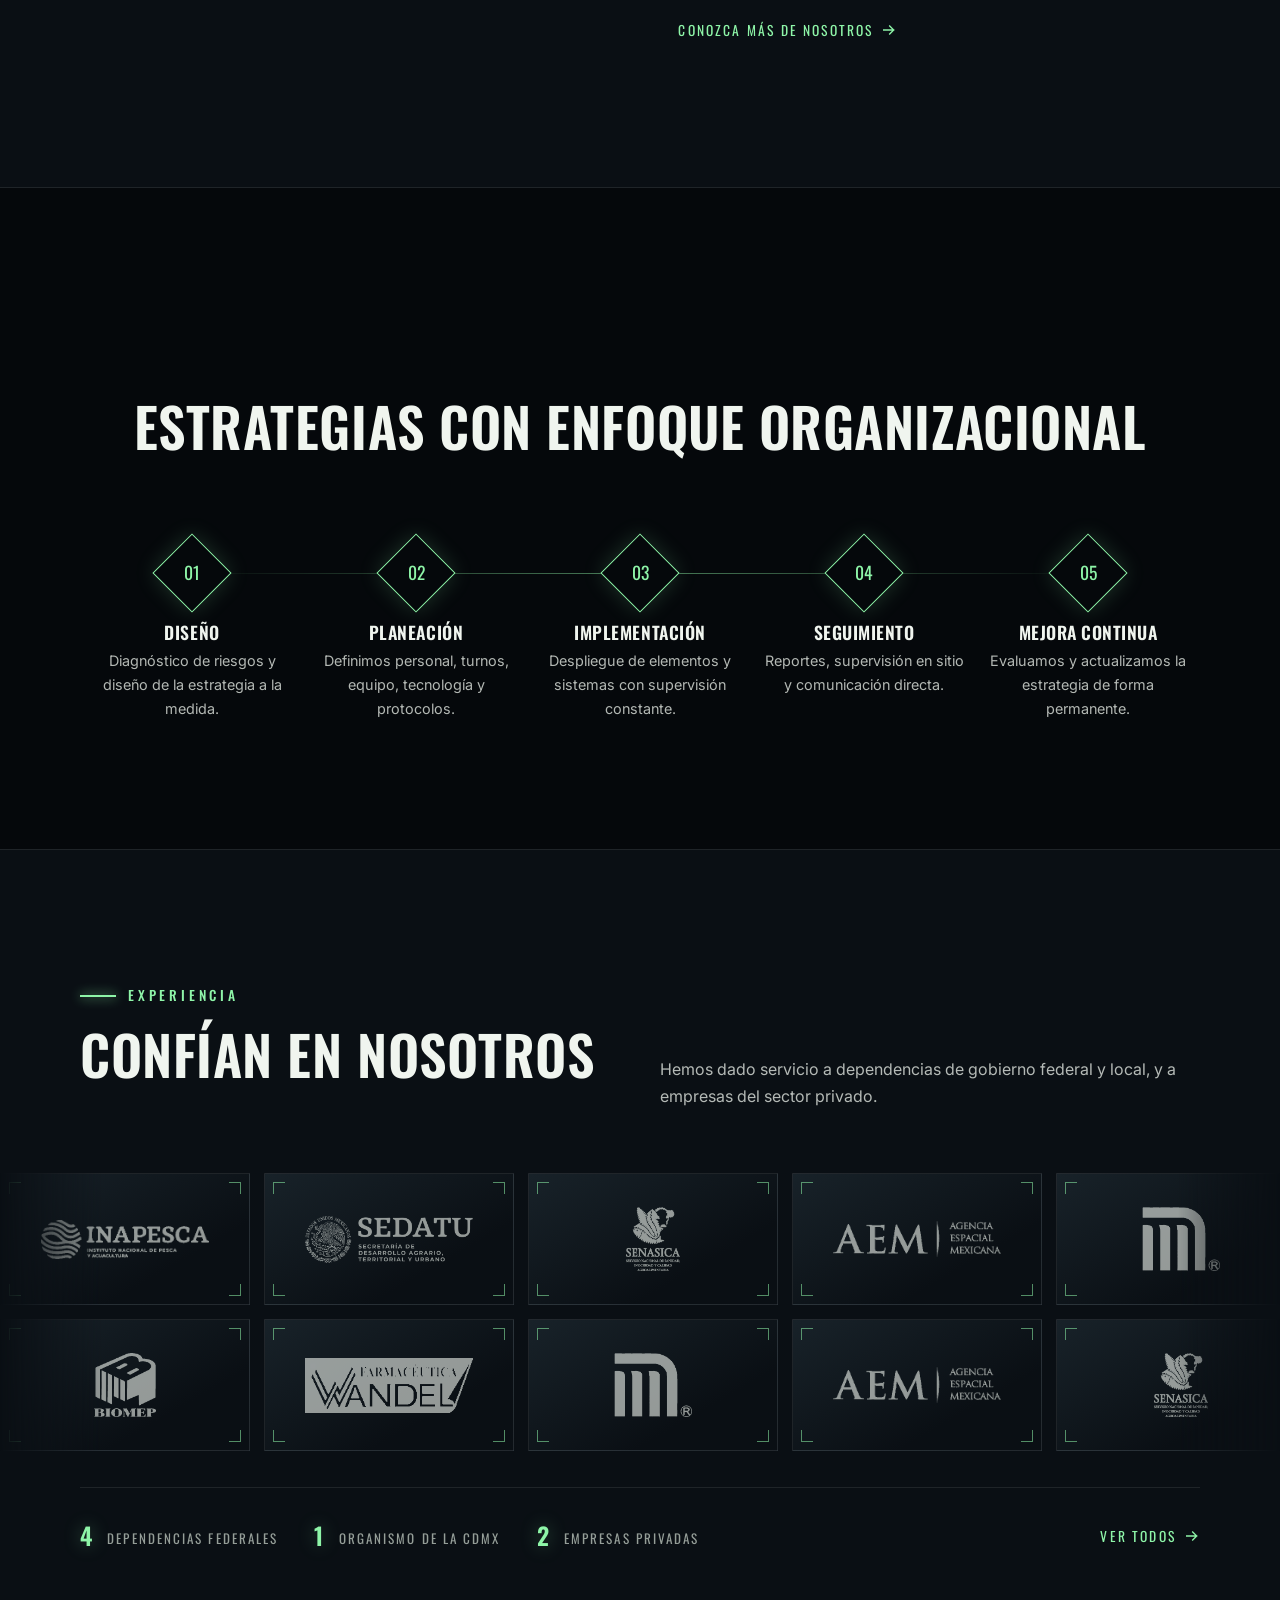
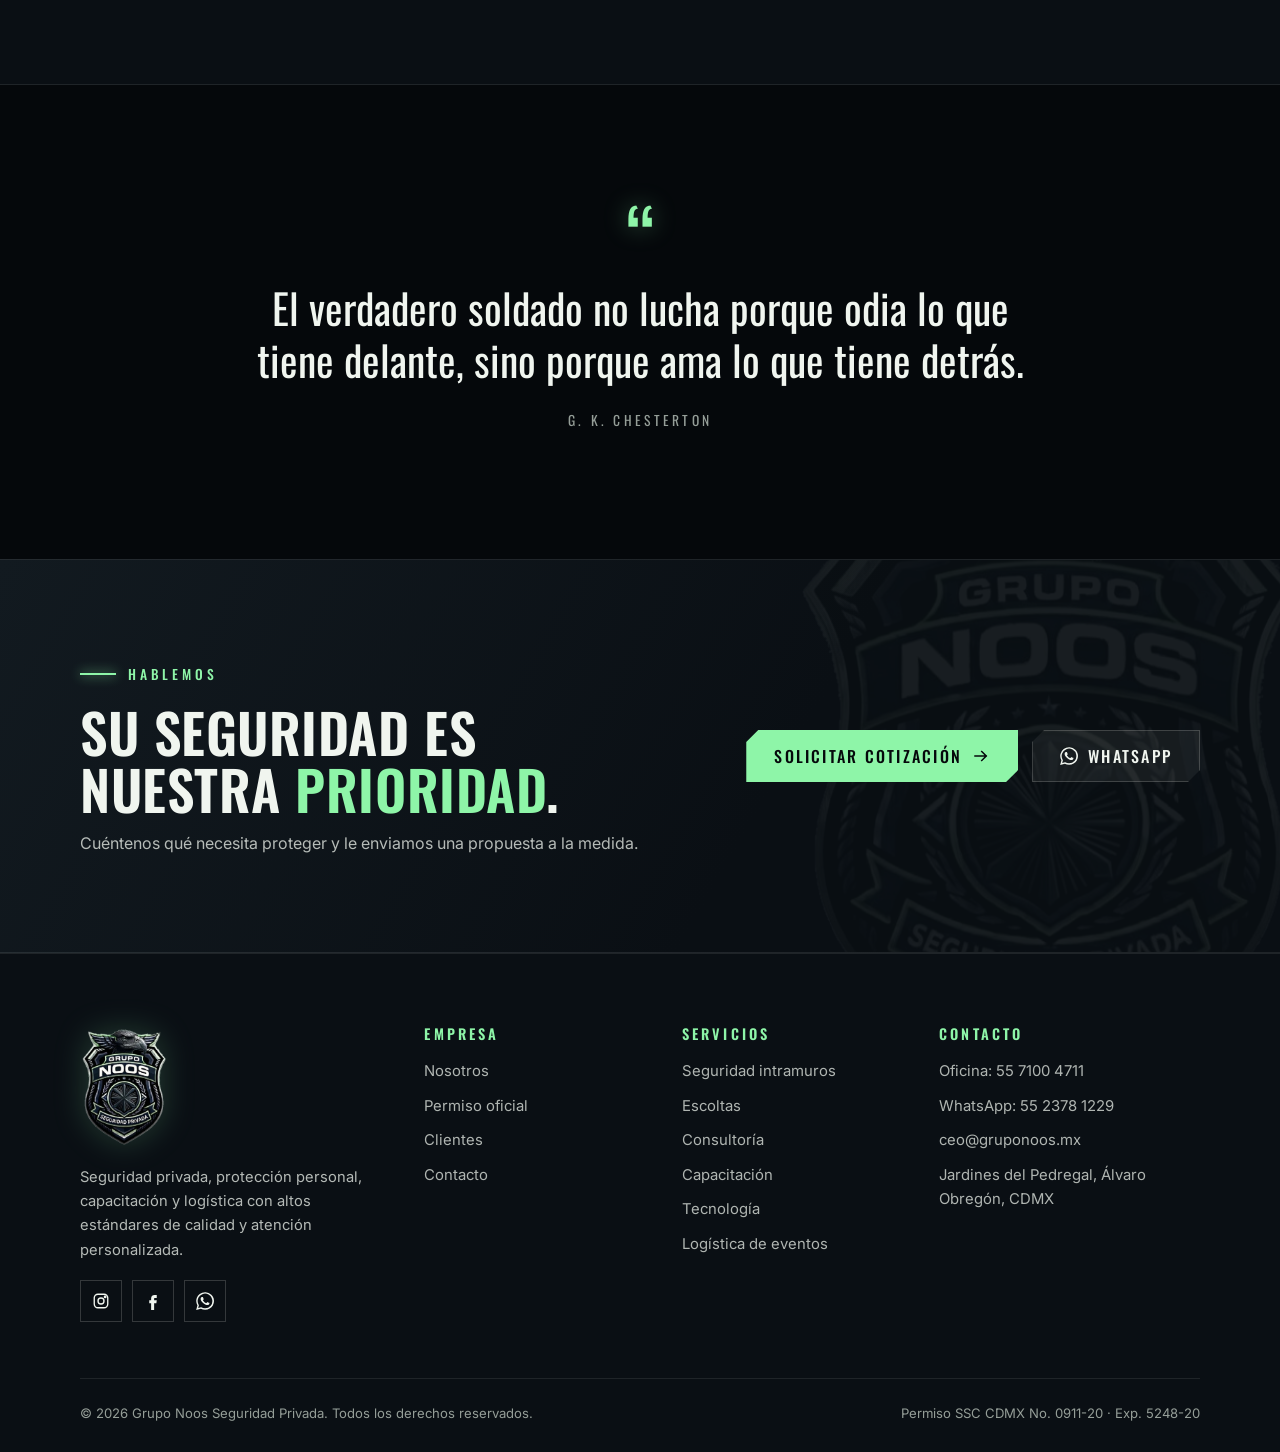
==== commit 8f925efd: "Quitar a Stratominds de la lista de clientes Se eliminan su logo y su tarjeta, se ajustan los conteo" ====
--- a/index.html
+++ b/index.html
@@ -67,7 +67,7 @@
   <div class="stat reveal"><strong><em>SSC</em></strong><span>Permiso oficial vigente para prestar servicios de seguridad privada en CDMX</span></div>
   <div class="stat reveal" data-delay="1"><strong><span data-count="100">100</span><em>%</em></strong><span>De satisfacción de nuestros clientes</span></div>
   <div class="stat reveal" data-delay="2"><strong><span data-count="26">26</span><em>+</em></strong><span>Años de experiencia de nuestro instructor en Krav Magá israelí</span></div>
-  <div class="stat reveal" data-delay="3"><strong><span data-count="8">8</span><em>+</em></strong><span>Instituciones públicas y empresas que confían en nosotros</span></div>
+  <div class="stat reveal" data-delay="3"><strong><span data-count="7">7</span><em>+</em></strong><span>Instituciones públicas y empresas que confían en nosotros</span></div>
 </section>
 
 <section class="section">
@@ -174,14 +174,14 @@
     </div>
   </div>
   <div class="logo-wall reveal">
-    <div class="logo-marquee"><div class="logo-track"><div class="logo-tile"><img class="mono" src="assets/img/clientes/inapesca-mono.webp" alt="INAPESCA" loading="lazy"><img class="color" src="assets/img/clientes/inapesca.webp" alt="" loading="lazy"></div><div class="logo-tile"><img class="mono" src="assets/img/clientes/sedatu-mono.webp" alt="SEDATU" loading="lazy"><img class="color" src="assets/img/clientes/sedatu.webp" alt="" loading="lazy"></div><div class="logo-tile"><img class="mono" src="assets/img/clientes/senasica-mono.webp" alt="SENASICA" loading="lazy"><img class="color" src="assets/img/clientes/senasica.webp" alt="" loading="lazy"></div><div class="logo-tile"><img class="mono" src="assets/img/clientes/aem-mono.webp" alt="AEM" loading="lazy"><img class="color" src="assets/img/clientes/aem.webp" alt="" loading="lazy"></div><div class="logo-tile"><img class="mono" src="assets/img/clientes/metro-mono.webp" alt="Metro CDMX" loading="lazy"><img class="color" src="assets/img/clientes/metro.webp" alt="" loading="lazy"></div><div class="logo-tile"><img class="mono" src="assets/img/clientes/wandel-mono.webp" alt="Farmacéutica Wandel" loading="lazy"><img class="color" src="assets/img/clientes/wandel.webp" alt="" loading="lazy"></div><div class="logo-tile"><img class="mono" src="assets/img/clientes/biomep-mono.webp" alt="BIOMEP" loading="lazy"><img class="color" src="assets/img/clientes/biomep.webp" alt="" loading="lazy"></div><div class="logo-tile"><img class="mono" src="assets/img/clientes/stratominds-mono.webp" alt="Stratominds" loading="lazy"><img class="color" src="assets/img/clientes/stratominds.webp" alt="" loading="lazy"></div><div class="logo-tile" aria-hidden="true"><img class="mono" src="assets/img/clientes/inapesca-mono.webp" alt="" loading="lazy"><img class="color" src="assets/img/clientes/inapesca.webp" alt="" loading="lazy"></div><div class="logo-tile" aria-hidden="true"><img class="mono" src="assets/img/clientes/sedatu-mono.webp" alt="" loading="lazy"><img class="color" src="assets/img/clientes/sedatu.webp" alt="" loading="lazy"></div><div class="logo-tile" aria-hidden="true"><img class="mono" src="assets/img/clientes/senasica-mono.webp" alt="" loading="lazy"><img class="color" src="assets/img/clientes/senasica.webp" alt="" loading="lazy"></div><div class="logo-tile" aria-hidden="true"><img class="mono" src="assets/img/clientes/aem-mono.webp" alt="" loading="lazy"><img class="color" src="assets/img/clientes/aem.webp" alt="" loading="lazy"></div><div class="logo-tile" aria-hidden="true"><img class="mono" src="assets/img/clientes/metro-mono.webp" alt="" loading="lazy"><img class="color" src="assets/img/clientes/metro.webp" alt="" loading="lazy"></div><div class="logo-tile" aria-hidden="true"><img class="mono" src="assets/img/clientes/wandel-mono.webp" alt="" loading="lazy"><img class="color" src="assets/img/clientes/wandel.webp" alt="" loading="lazy"></div><div class="logo-tile" aria-hidden="true"><img class="mono" src="assets/img/clientes/biomep-mono.webp" alt="" loading="lazy"><img class="color" src="assets/img/clientes/biomep.webp" alt="" loading="lazy"></div><div class="logo-tile" aria-hidden="true"><img class="mono" src="assets/img/clientes/stratominds-mono.webp" alt="" loading="lazy"><img class="color" src="assets/img/clientes/stratominds.webp" alt="" loading="lazy"></div></div></div>
-    <div class="logo-marquee rev"><div class="logo-track"><div class="logo-tile" aria-hidden="true"><img class="mono" src="assets/img/clientes/stratominds-mono.webp" alt="" loading="lazy"><img class="color" src="assets/img/clientes/stratominds.webp" alt="" loading="lazy"></div><div class="logo-tile" aria-hidden="true"><img class="mono" src="assets/img/clientes/biomep-mono.webp" alt="" loading="lazy"><img class="color" src="assets/img/clientes/biomep.webp" alt="" loading="lazy"></div><div class="logo-tile" aria-hidden="true"><img class="mono" src="assets/img/clientes/wandel-mono.webp" alt="" loading="lazy"><img class="color" src="assets/img/clientes/wandel.webp" alt="" loading="lazy"></div><div class="logo-tile" aria-hidden="true"><img class="mono" src="assets/img/clientes/metro-mono.webp" alt="" loading="lazy"><img class="color" src="assets/img/clientes/metro.webp" alt="" loading="lazy"></div><div class="logo-tile" aria-hidden="true"><img class="mono" src="assets/img/clientes/aem-mono.webp" alt="" loading="lazy"><img class="color" src="assets/img/clientes/aem.webp" alt="" loading="lazy"></div><div class="logo-tile" aria-hidden="true"><img class="mono" src="assets/img/clientes/senasica-mono.webp" alt="" loading="lazy"><img class="color" src="assets/img/clientes/senasica.webp" alt="" loading="lazy"></div><div class="logo-tile" aria-hidden="true"><img class="mono" src="assets/img/clientes/sedatu-mono.webp" alt="" loading="lazy"><img class="color" src="assets/img/clientes/sedatu.webp" alt="" loading="lazy"></div><div class="logo-tile" aria-hidden="true"><img class="mono" src="assets/img/clientes/inapesca-mono.webp" alt="" loading="lazy"><img class="color" src="assets/img/clientes/inapesca.webp" alt="" loading="lazy"></div><div class="logo-tile" aria-hidden="true"><img class="mono" src="assets/img/clientes/stratominds-mono.webp" alt="" loading="lazy"><img class="color" src="assets/img/clientes/stratominds.webp" alt="" loading="lazy"></div><div class="logo-tile" aria-hidden="true"><img class="mono" src="assets/img/clientes/biomep-mono.webp" alt="" loading="lazy"><img class="color" src="assets/img/clientes/biomep.webp" alt="" loading="lazy"></div><div class="logo-tile" aria-hidden="true"><img class="mono" src="assets/img/clientes/wandel-mono.webp" alt="" loading="lazy"><img class="color" src="assets/img/clientes/wandel.webp" alt="" loading="lazy"></div><div class="logo-tile" aria-hidden="true"><img class="mono" src="assets/img/clientes/metro-mono.webp" alt="" loading="lazy"><img class="color" src="assets/img/clientes/metro.webp" alt="" loading="lazy"></div><div class="logo-tile" aria-hidden="true"><img class="mono" src="assets/img/clientes/aem-mono.webp" alt="" loading="lazy"><img class="color" src="assets/img/clientes/aem.webp" alt="" loading="lazy"></div><div class="logo-tile" aria-hidden="true"><img class="mono" src="assets/img/clientes/senasica-mono.webp" alt="" loading="lazy"><img class="color" src="assets/img/clientes/senasica.webp" alt="" loading="lazy"></div><div class="logo-tile" aria-hidden="true"><img class="mono" src="assets/img/clientes/sedatu-mono.webp" alt="" loading="lazy"><img class="color" src="assets/img/clientes/sedatu.webp" alt="" loading="lazy"></div><div class="logo-tile" aria-hidden="true"><img class="mono" src="assets/img/clientes/inapesca-mono.webp" alt="" loading="lazy"><img class="color" src="assets/img/clientes/inapesca.webp" alt="" loading="lazy"></div></div></div>
+    <div class="logo-marquee"><div class="logo-track"><div class="logo-tile"><img class="mono" src="assets/img/clientes/inapesca-mono.webp" alt="INAPESCA" loading="lazy"><img class="color" src="assets/img/clientes/inapesca.webp" alt="" loading="lazy"></div><div class="logo-tile"><img class="mono" src="assets/img/clientes/sedatu-mono.webp" alt="SEDATU" loading="lazy"><img class="color" src="assets/img/clientes/sedatu.webp" alt="" loading="lazy"></div><div class="logo-tile"><img class="mono" src="assets/img/clientes/senasica-mono.webp" alt="SENASICA" loading="lazy"><img class="color" src="assets/img/clientes/senasica.webp" alt="" loading="lazy"></div><div class="logo-tile"><img class="mono" src="assets/img/clientes/aem-mono.webp" alt="AEM" loading="lazy"><img class="color" src="assets/img/clientes/aem.webp" alt="" loading="lazy"></div><div class="logo-tile"><img class="mono" src="assets/img/clientes/metro-mono.webp" alt="Metro CDMX" loading="lazy"><img class="color" src="assets/img/clientes/metro.webp" alt="" loading="lazy"></div><div class="logo-tile"><img class="mono" src="assets/img/clientes/wandel-mono.webp" alt="Farmacéutica Wandel" loading="lazy"><img class="color" src="assets/img/clientes/wandel.webp" alt="" loading="lazy"></div><div class="logo-tile"><img class="mono" src="assets/img/clientes/biomep-mono.webp" alt="BIOMEP" loading="lazy"><img class="color" src="assets/img/clientes/biomep.webp" alt="" loading="lazy"></div><div class="logo-tile" aria-hidden="true"><img class="mono" src="assets/img/clientes/inapesca-mono.webp" alt="" loading="lazy"><img class="color" src="assets/img/clientes/inapesca.webp" alt="" loading="lazy"></div><div class="logo-tile" aria-hidden="true"><img class="mono" src="assets/img/clientes/sedatu-mono.webp" alt="" loading="lazy"><img class="color" src="assets/img/clientes/sedatu.webp" alt="" loading="lazy"></div><div class="logo-tile" aria-hidden="true"><img class="mono" src="assets/img/clientes/senasica-mono.webp" alt="" loading="lazy"><img class="color" src="assets/img/clientes/senasica.webp" alt="" loading="lazy"></div><div class="logo-tile" aria-hidden="true"><img class="mono" src="assets/img/clientes/aem-mono.webp" alt="" loading="lazy"><img class="color" src="assets/img/clientes/aem.webp" alt="" loading="lazy"></div><div class="logo-tile" aria-hidden="true"><img class="mono" src="assets/img/clientes/metro-mono.webp" alt="" loading="lazy"><img class="color" src="assets/img/clientes/metro.webp" alt="" loading="lazy"></div><div class="logo-tile" aria-hidden="true"><img class="mono" src="assets/img/clientes/wandel-mono.webp" alt="" loading="lazy"><img class="color" src="assets/img/clientes/wandel.webp" alt="" loading="lazy"></div><div class="logo-tile" aria-hidden="true"><img class="mono" src="assets/img/clientes/biomep-mono.webp" alt="" loading="lazy"><img class="color" src="assets/img/clientes/biomep.webp" alt="" loading="lazy"></div></div></div>
+    <div class="logo-marquee rev"><div class="logo-track"><div class="logo-tile" aria-hidden="true"><img class="mono" src="assets/img/clientes/biomep-mono.webp" alt="" loading="lazy"><img class="color" src="assets/img/clientes/biomep.webp" alt="" loading="lazy"></div><div class="logo-tile" aria-hidden="true"><img class="mono" src="assets/img/clientes/wandel-mono.webp" alt="" loading="lazy"><img class="color" src="assets/img/clientes/wandel.webp" alt="" loading="lazy"></div><div class="logo-tile" aria-hidden="true"><img class="mono" src="assets/img/clientes/metro-mono.webp" alt="" loading="lazy"><img class="color" src="assets/img/clientes/metro.webp" alt="" loading="lazy"></div><div class="logo-tile" aria-hidden="true"><img class="mono" src="assets/img/clientes/aem-mono.webp" alt="" loading="lazy"><img class="color" src="assets/img/clientes/aem.webp" alt="" loading="lazy"></div><div class="logo-tile" aria-hidden="true"><img class="mono" src="assets/img/clientes/senasica-mono.webp" alt="" loading="lazy"><img class="color" src="assets/img/clientes/senasica.webp" alt="" loading="lazy"></div><div class="logo-tile" aria-hidden="true"><img class="mono" src="assets/img/clientes/sedatu-mono.webp" alt="" loading="lazy"><img class="color" src="assets/img/clientes/sedatu.webp" alt="" loading="lazy"></div><div class="logo-tile" aria-hidden="true"><img class="mono" src="assets/img/clientes/inapesca-mono.webp" alt="" loading="lazy"><img class="color" src="assets/img/clientes/inapesca.webp" alt="" loading="lazy"></div><div class="logo-tile" aria-hidden="true"><img class="mono" src="assets/img/clientes/biomep-mono.webp" alt="" loading="lazy"><img class="color" src="assets/img/clientes/biomep.webp" alt="" loading="lazy"></div><div class="logo-tile" aria-hidden="true"><img class="mono" src="assets/img/clientes/wandel-mono.webp" alt="" loading="lazy"><img class="color" src="assets/img/clientes/wandel.webp" alt="" loading="lazy"></div><div class="logo-tile" aria-hidden="true"><img class="mono" src="assets/img/clientes/metro-mono.webp" alt="" loading="lazy"><img class="color" src="assets/img/clientes/metro.webp" alt="" loading="lazy"></div><div class="logo-tile" aria-hidden="true"><img class="mono" src="assets/img/clientes/aem-mono.webp" alt="" loading="lazy"><img class="color" src="assets/img/clientes/aem.webp" alt="" loading="lazy"></div><div class="logo-tile" aria-hidden="true"><img class="mono" src="assets/img/clientes/senasica-mono.webp" alt="" loading="lazy"><img class="color" src="assets/img/clientes/senasica.webp" alt="" loading="lazy"></div><div class="logo-tile" aria-hidden="true"><img class="mono" src="assets/img/clientes/sedatu-mono.webp" alt="" loading="lazy"><img class="color" src="assets/img/clientes/sedatu.webp" alt="" loading="lazy"></div><div class="logo-tile" aria-hidden="true"><img class="mono" src="assets/img/clientes/inapesca-mono.webp" alt="" loading="lazy"><img class="color" src="assets/img/clientes/inapesca.webp" alt="" loading="lazy"></div></div></div>
   </div>
   <div class="wrap">
     <div class="sector-strip reveal">
       <span><strong>4</strong> dependencias federales</span>
       <span><strong>1</strong> organismo de la CDMX</span>
-      <span><strong>3</strong> empresas privadas</span>
+      <span><strong>2</strong> empresas privadas</span>
       <a class="link-arrow" href="nosotros.html#clientes">Ver todos <svg viewBox="0 0 24 24" fill="none" stroke="currentColor" stroke-width="2" stroke-linecap="square"><path d="M4 12h15M13 6l6 6-6 6"/></svg></a>
     </div>
   </div>
--- a/assets/css/styles.css
+++ b/assets/css/styles.css
@@ -105,15 +105,21 @@
 .site-header {
   position: fixed; inset: 0 0 auto 0; z-index: 50;
   height: var(--header-h);
-  transition: background .3s, border-color .3s, backdrop-filter .3s;
+  transition: background .3s, border-color .3s;
   border-bottom: 1px solid transparent;
-}
-.site-header.is-scrolled, .site-header.is-solid {
+  isolation: isolate;
+}
+/* El fondo con desenfoque va en una capa aparte: si el backdrop-filter estuviera en el header,
+   el menú móvil (position: fixed) quedaría atrapado dentro de él y no se vería al hacer scroll. */
+.site-header::before {
+  content: ""; position: absolute; inset: 0; z-index: -1;
   background: rgba(5, 8, 11, 0.88);
   backdrop-filter: blur(14px);
   -webkit-backdrop-filter: blur(14px);
-  border-color: var(--line);
-}
+  opacity: 0; transition: opacity .3s;
+}
+.site-header.is-scrolled, .site-header.is-solid { border-color: var(--line); }
+.site-header.is-scrolled::before, .site-header.is-solid::before { opacity: 1; }
 .site-header .wrap { height: 100%; display: flex; align-items: center; justify-content: space-between; gap: 24px; }
 .brand { display: flex; align-items: center; gap: 12px; flex: none; }
 .brand img { width: 44px; height: auto; filter: drop-shadow(0 0 10px rgba(142,245,168,0.25)); }
@@ -159,7 +165,7 @@
   .nav {
     position: fixed; inset: var(--header-h) 0 0 0;
     flex-direction: column; align-items: stretch; gap: 0;
-    background: rgba(5,8,11,0.98);
+    background: var(--black);
     padding: 24px var(--gutter) 40px;
     transform: translateX(100%); transition: transform .4s var(--ease);
     overflow-y: auto;
@@ -169,7 +175,8 @@
   .nav a::after { left: 0; right: auto; width: 40px; bottom: -1px; }
   .nav .btn { margin: 28px 0 0; min-height: 56px; font-size: 1rem; border-bottom: 0; }
   .nav-open { overflow: hidden; }
-  .nav-open .site-header { background: rgba(5,8,11,0.98); }
+  .nav-open .site-header { background: var(--black); }
+  .nav-open .wa-float { opacity: 0; pointer-events: none; }
 }
 
 /* ---------- Hero (inicio) ---------- */
@@ -646,3 +653,11 @@
 @media (hover: none) {
   .client-card .logo-tile .mono { opacity: .8; }
 }
+
+/* Tarjeta de llamada a la acción al final de clientes */
+.client-cta { display: block; }
+.client-cta > .sector { margin-top: 16px; }
+.client-cta .logo-tile { border-style: dashed; border-color: rgba(142,245,168,.35); }
+.client-cta .logo-tile img { filter: drop-shadow(0 0 18px rgba(142,245,168,.3)); }
+.client-cta .logo-tile .mono { opacity: .85; }
+.client-cta .link-arrow { display: inline-flex; margin-top: 8px; }
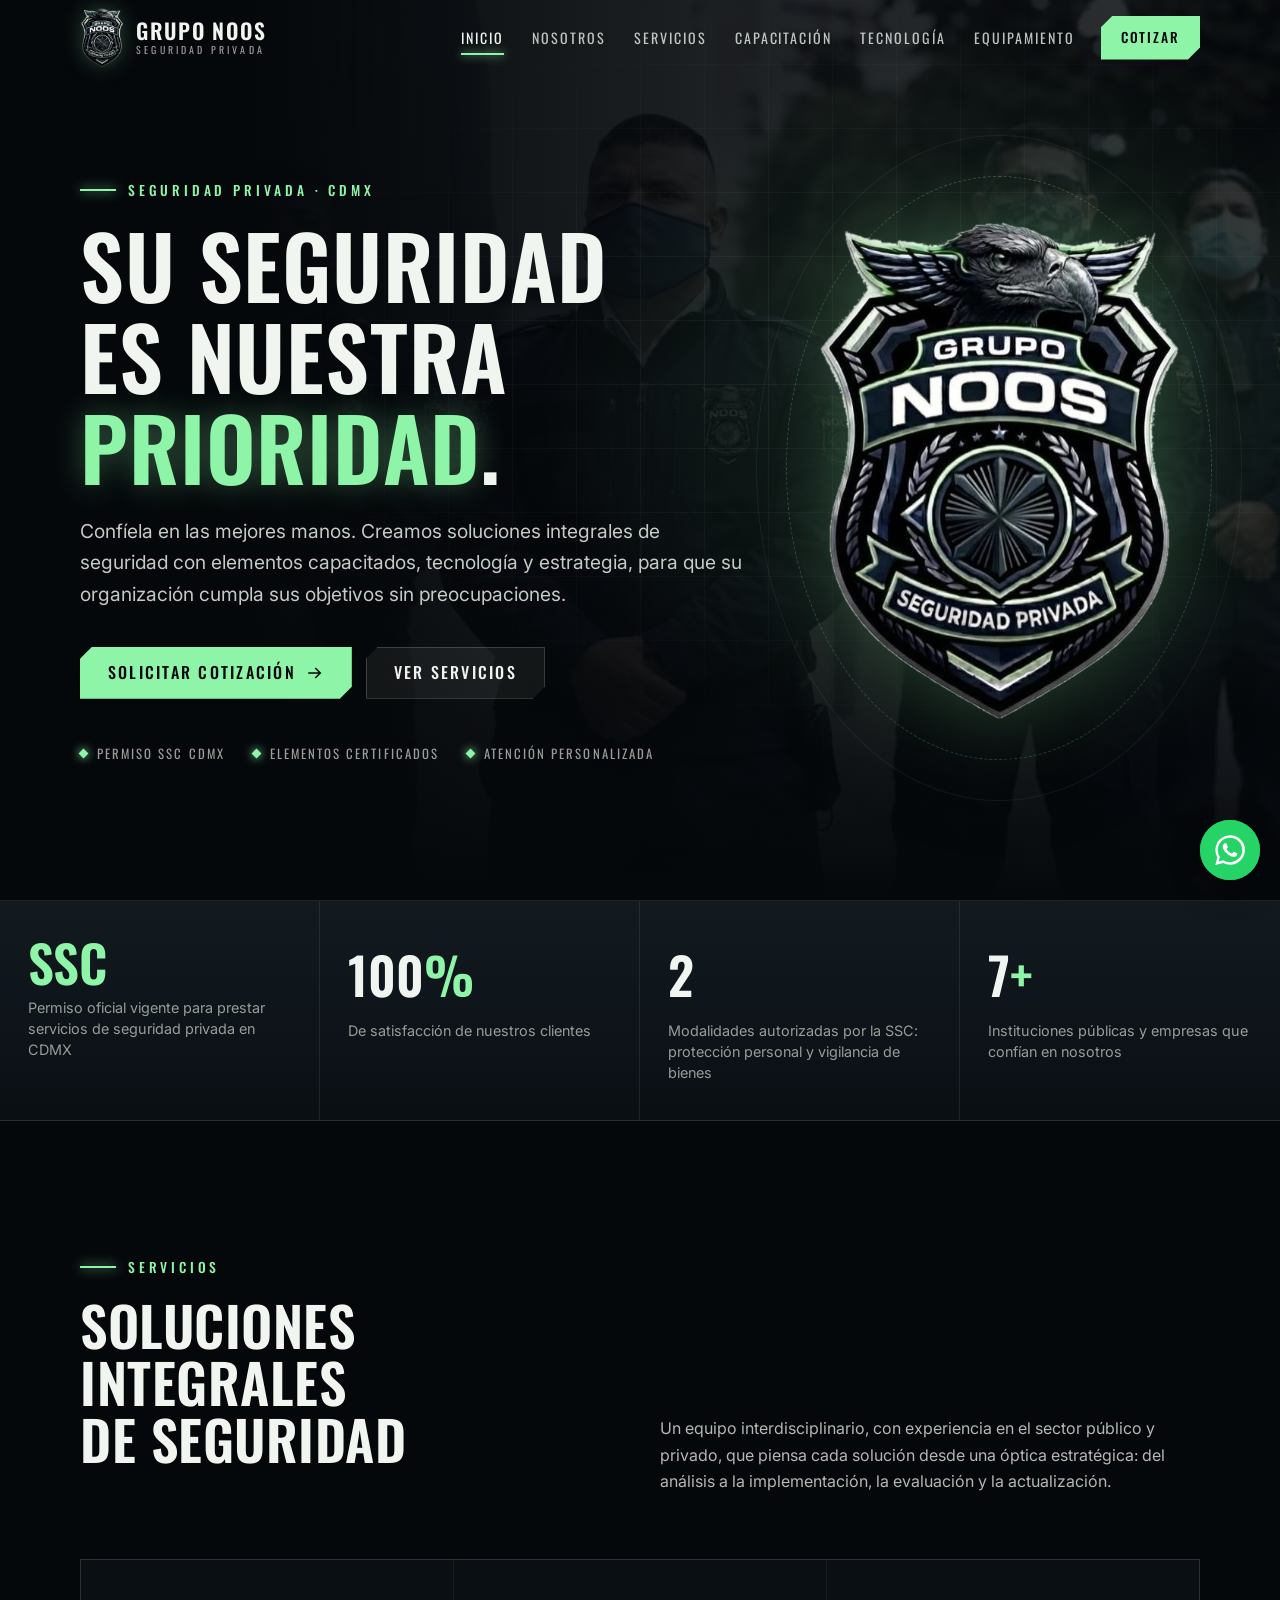
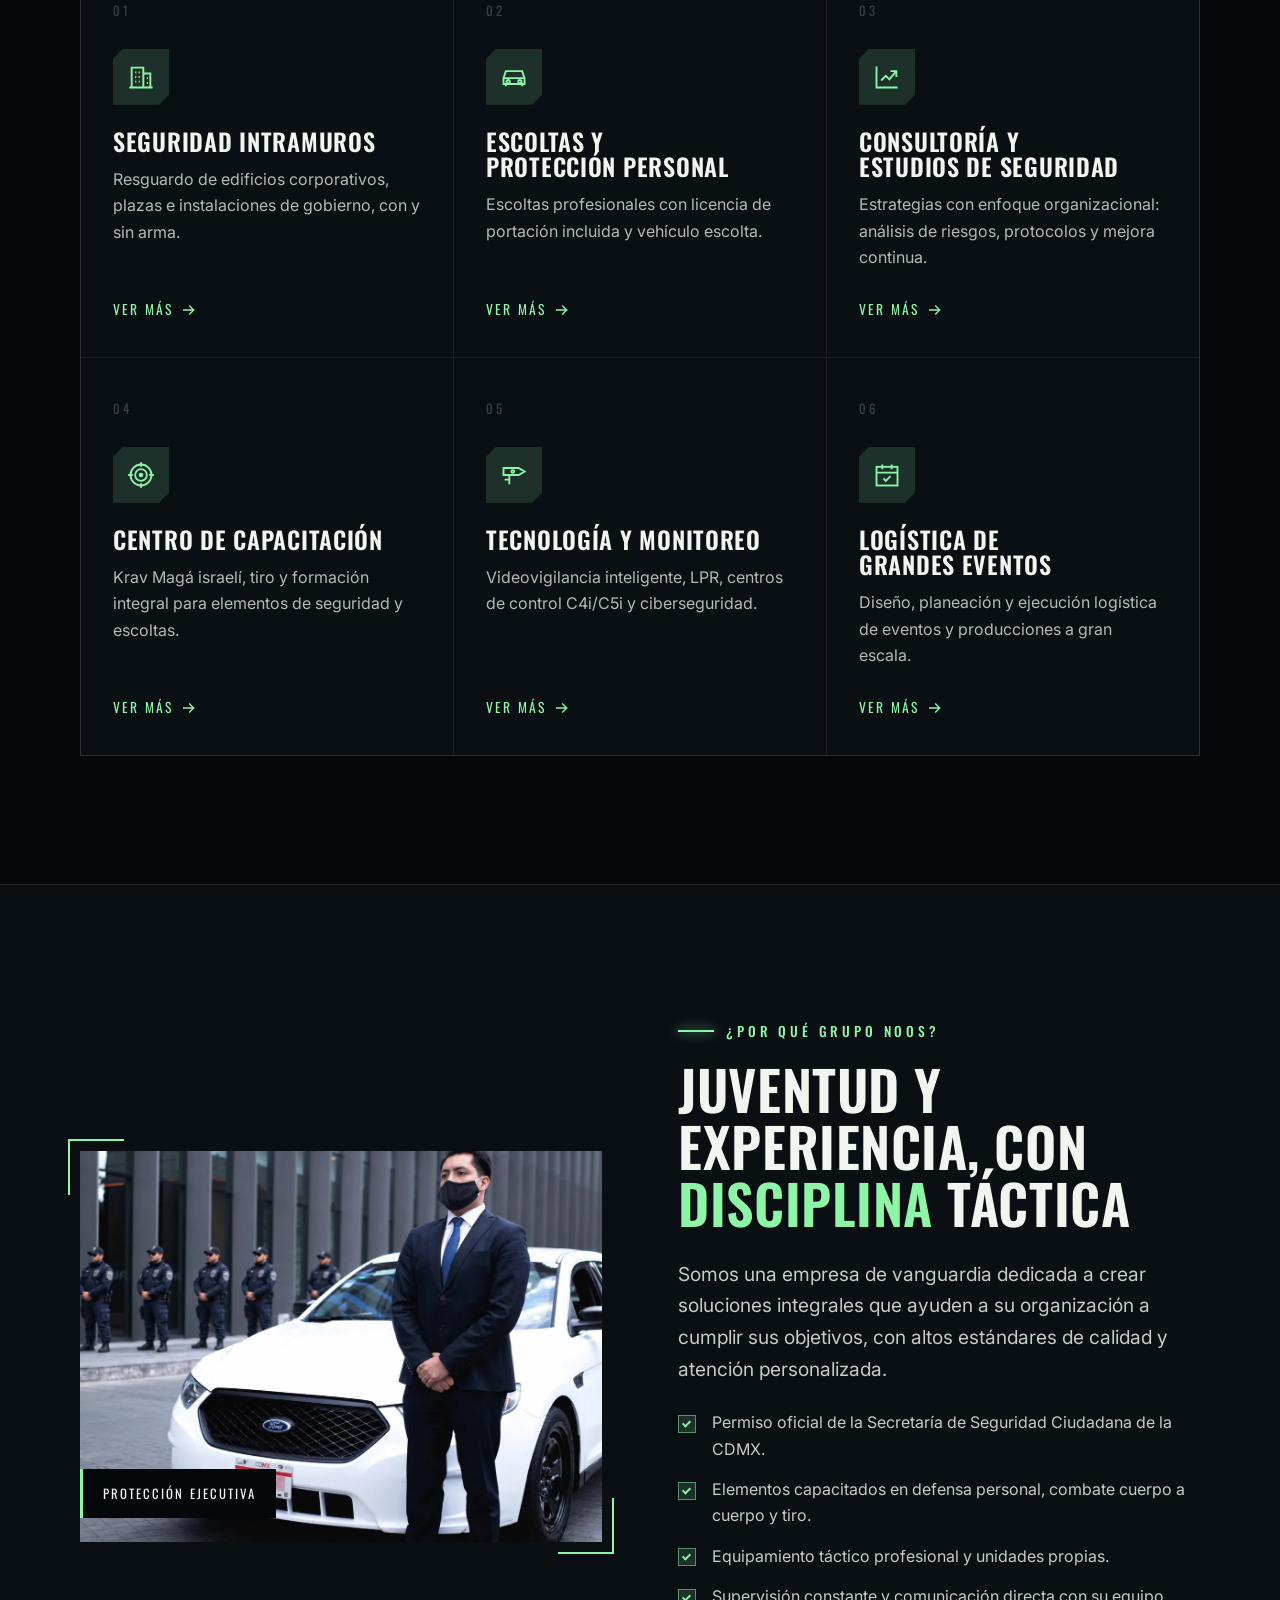
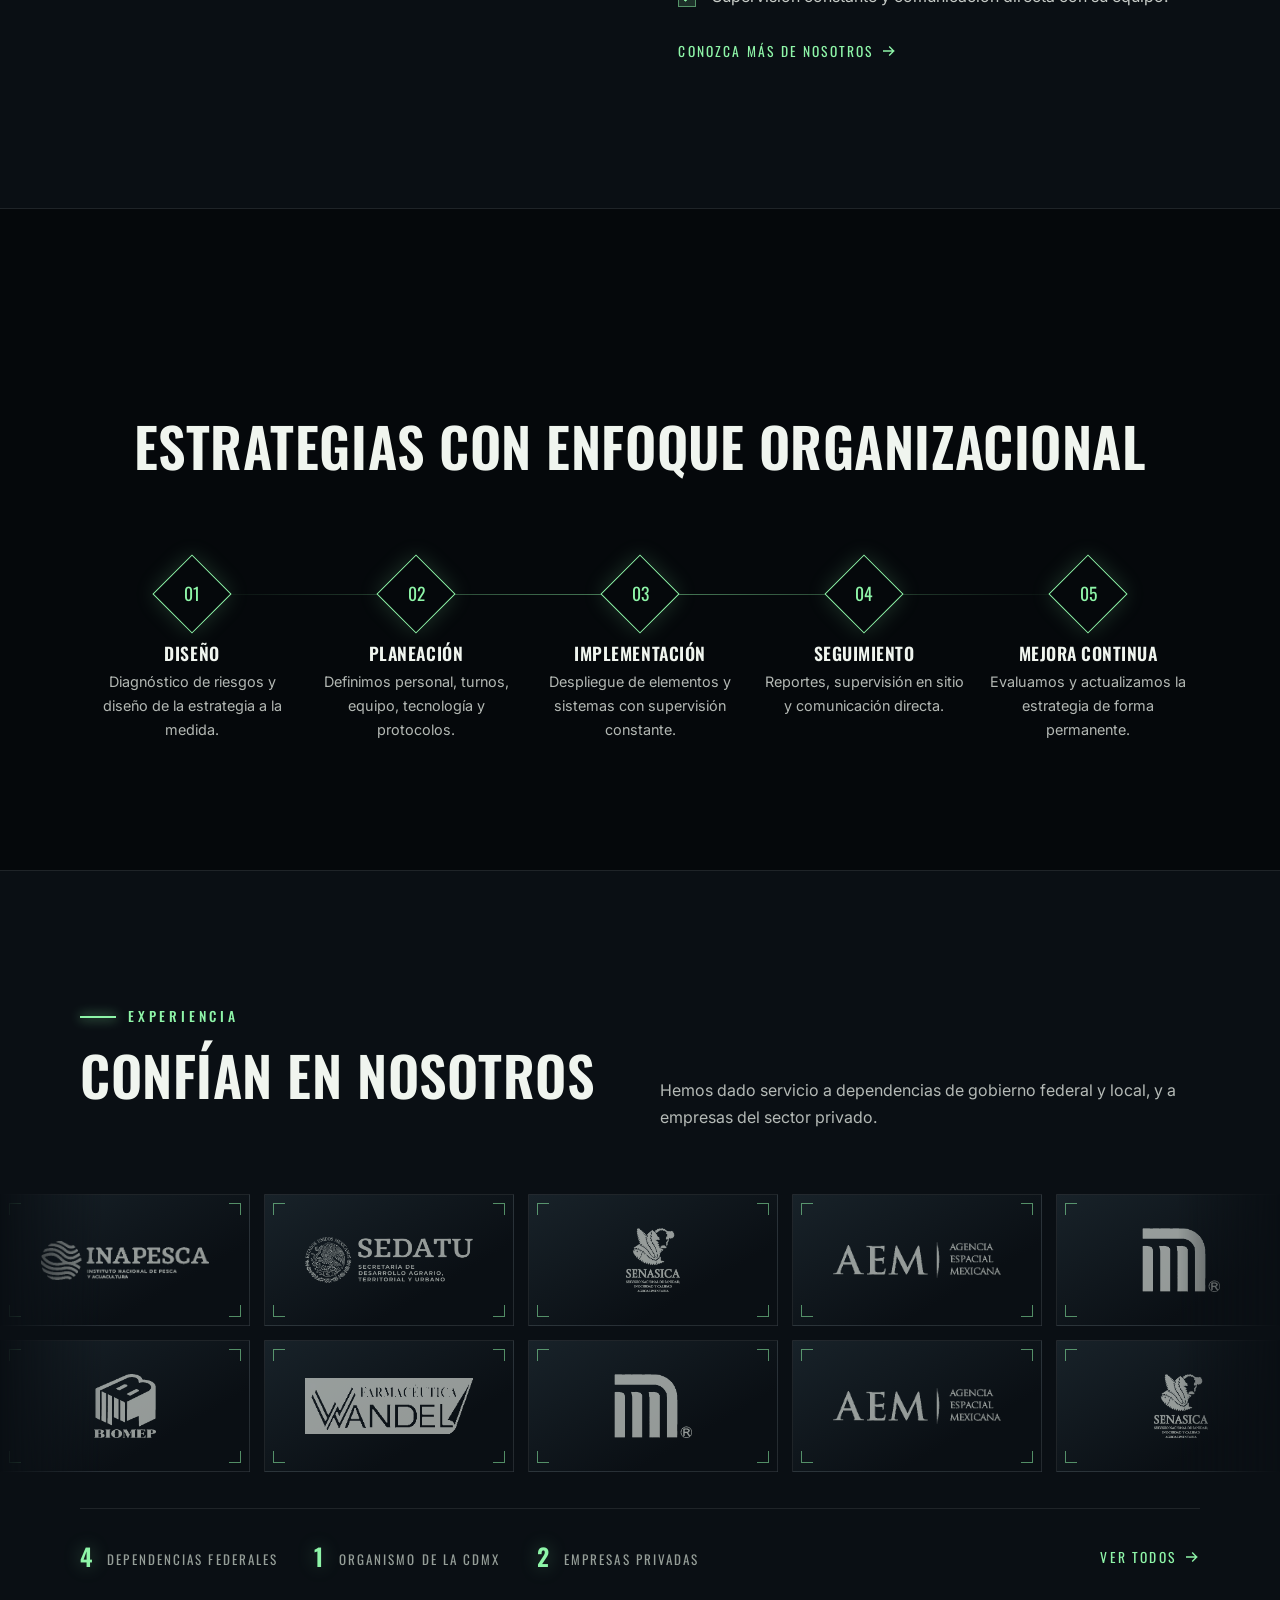
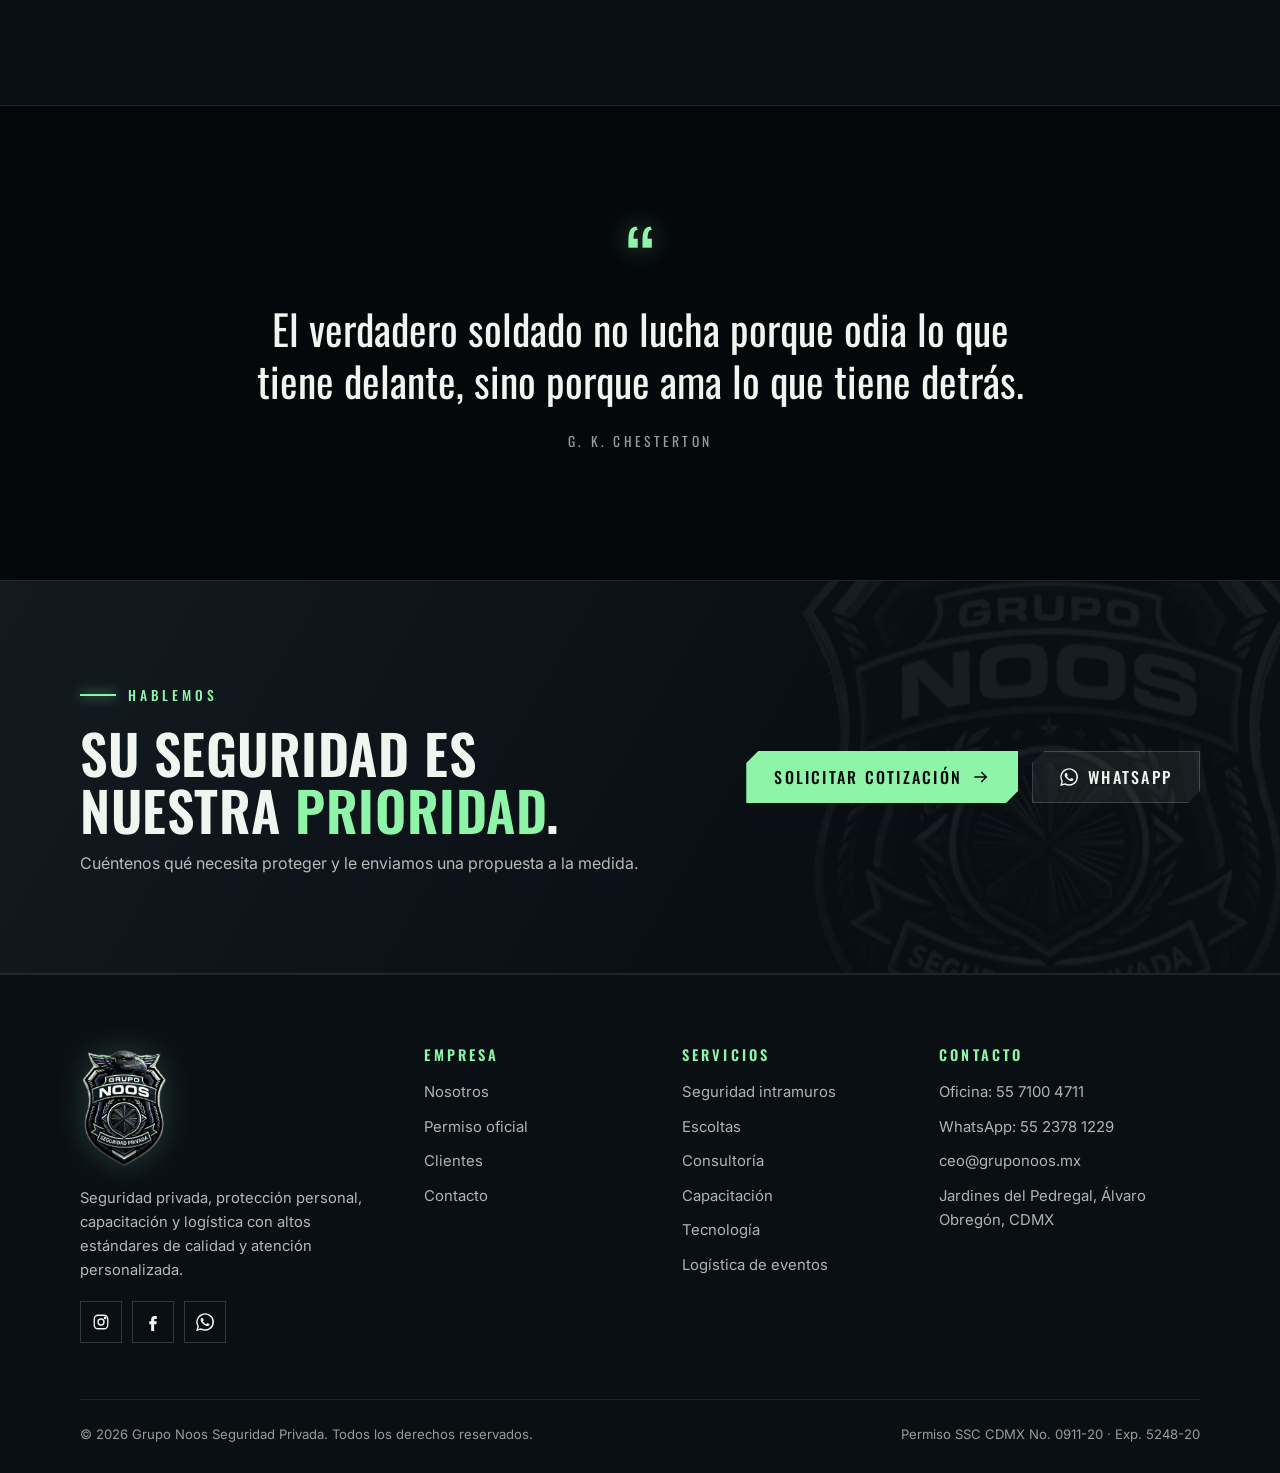
==== commit 9c38d5e2: "Quitar a Viktor Nesharim del sitio Se elimina su tarjeta en Capacitación (la sustituye la Asociación" ====
--- a/index.html
+++ b/index.html
@@ -66,7 +66,7 @@
 <section class="stats" aria-label="Grupo Noos en cifras">
   <div class="stat reveal"><strong><em>SSC</em></strong><span>Permiso oficial vigente para prestar servicios de seguridad privada en CDMX</span></div>
   <div class="stat reveal" data-delay="1"><strong><span data-count="100">100</span><em>%</em></strong><span>De satisfacción de nuestros clientes</span></div>
-  <div class="stat reveal" data-delay="2"><strong><span data-count="26">26</span><em>+</em></strong><span>Años de experiencia de nuestro instructor en Krav Magá israelí</span></div>
+  <div class="stat reveal" data-delay="2"><strong><span data-count="2">2</span></strong><span>Modalidades autorizadas por la SSC: protección personal y vigilancia de bienes</span></div>
   <div class="stat reveal" data-delay="3"><strong><span data-count="7">7</span><em>+</em></strong><span>Instituciones públicas y empresas que confían en nosotros</span></div>
 </section>
 
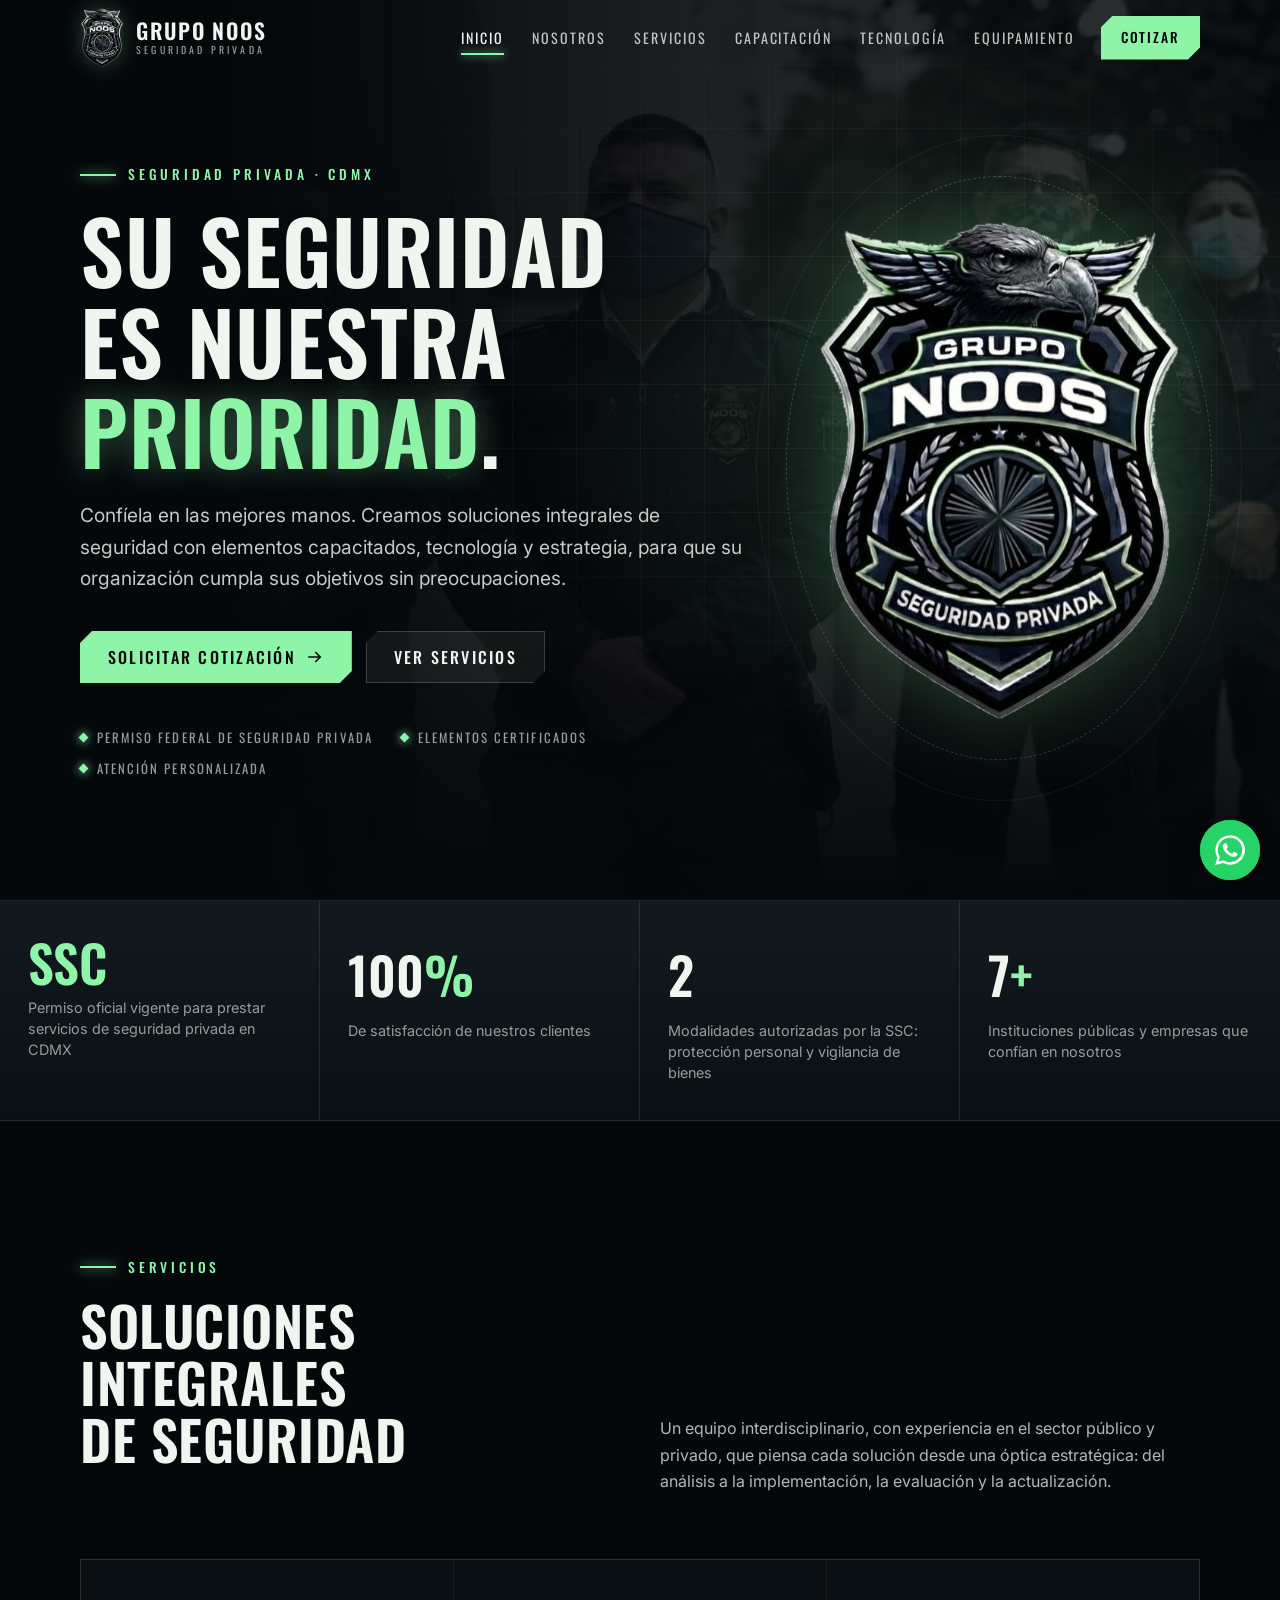
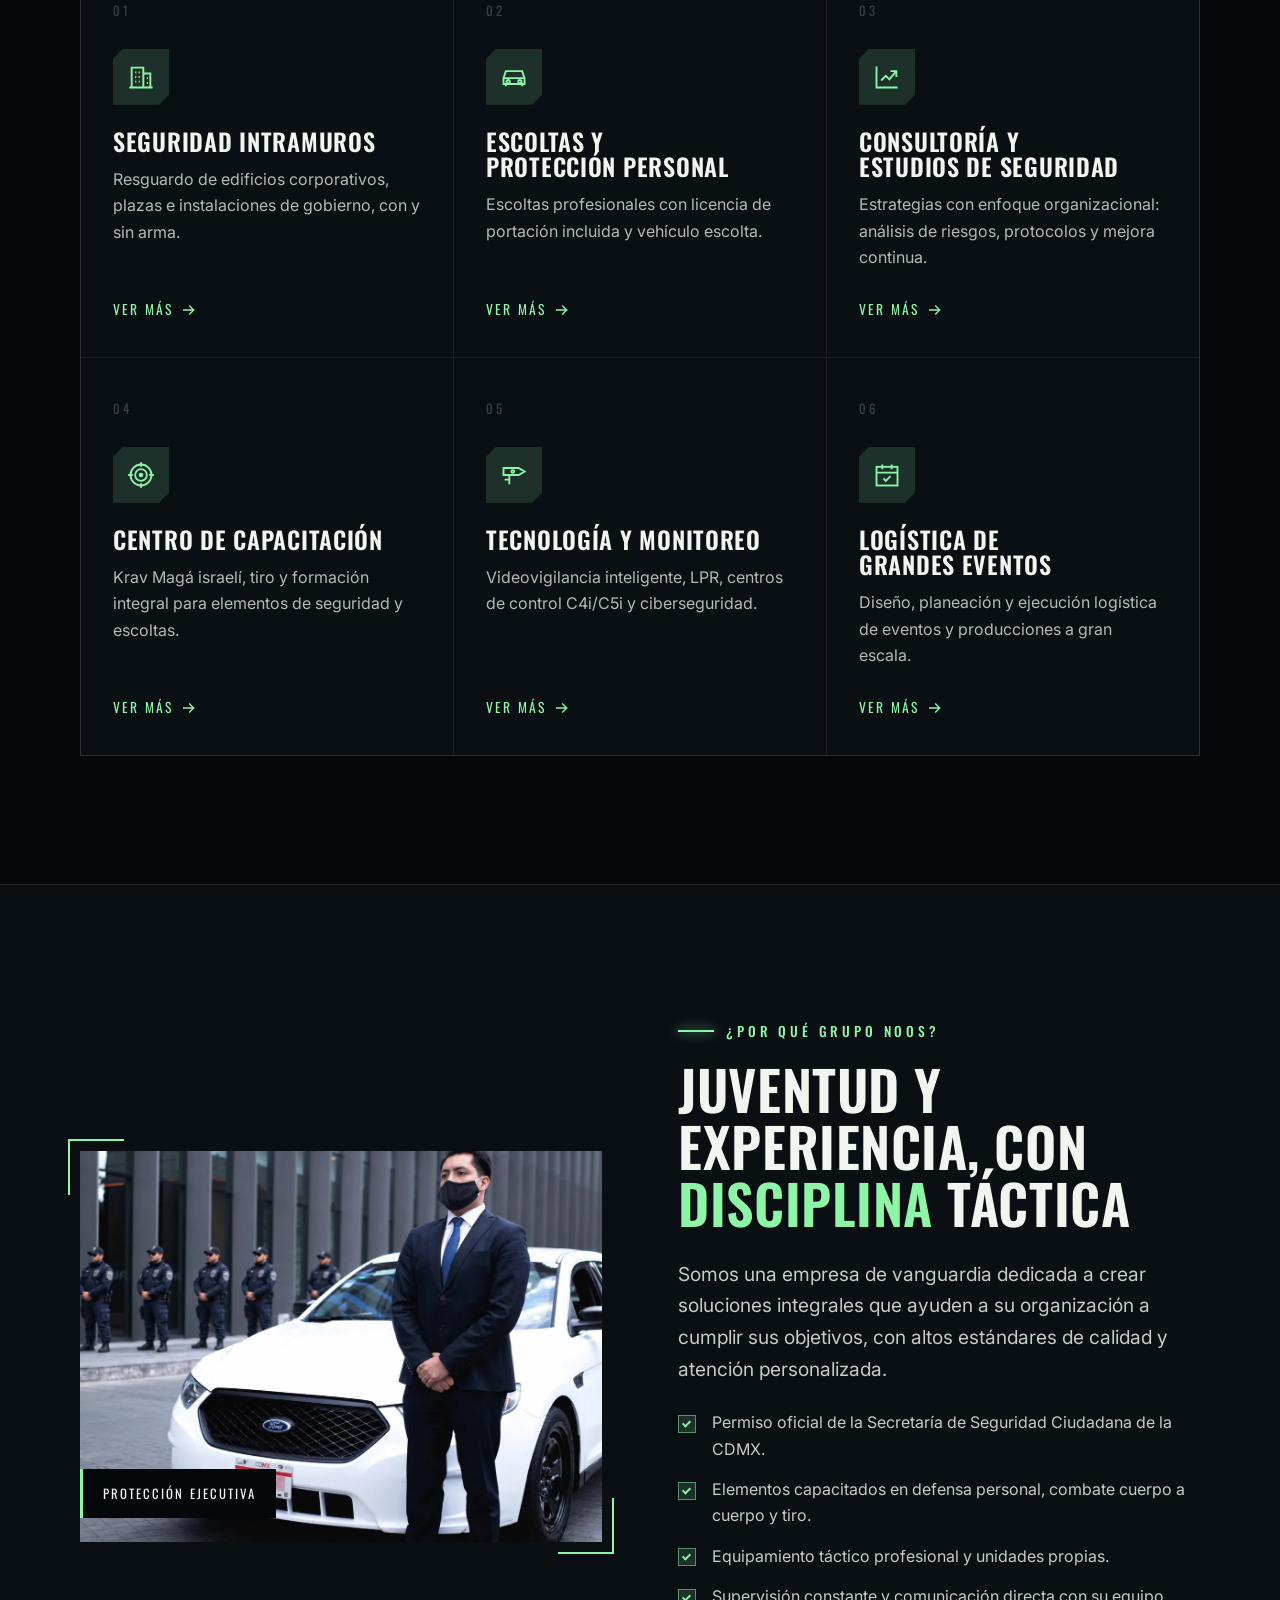
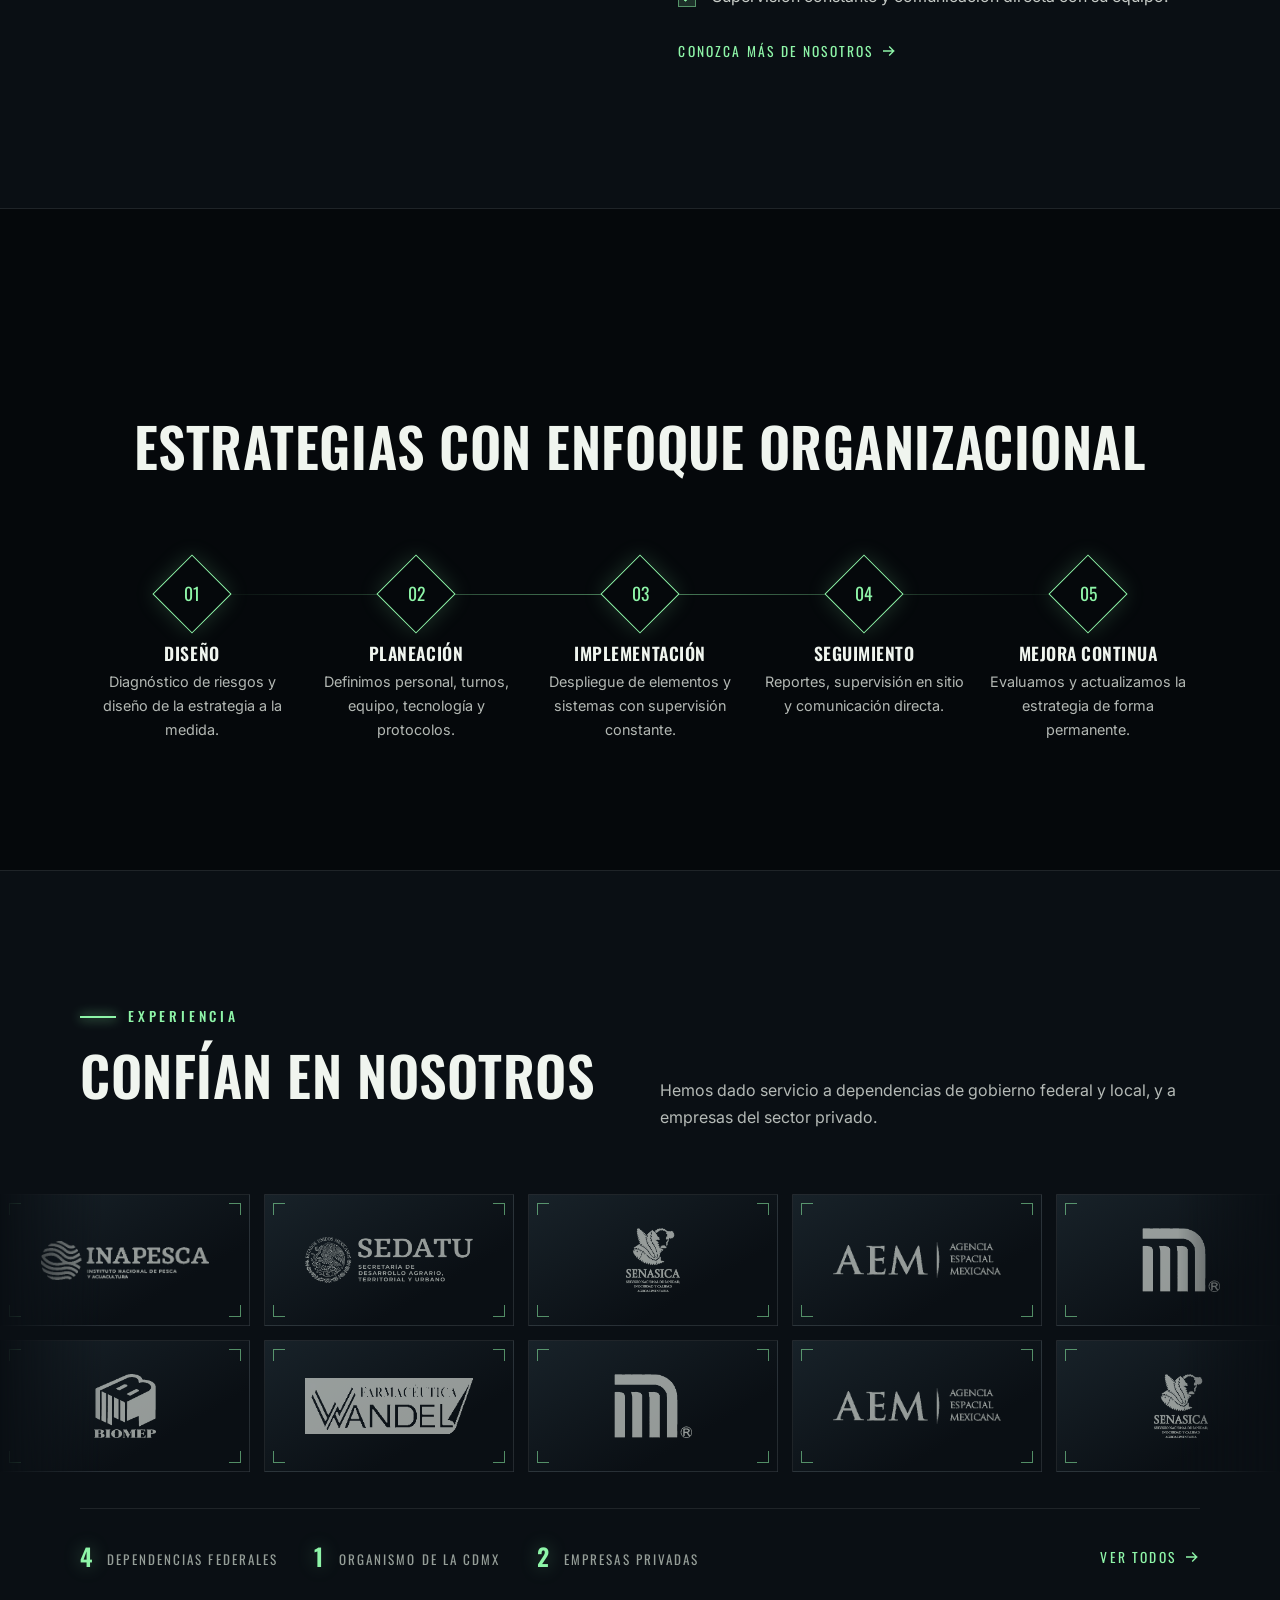
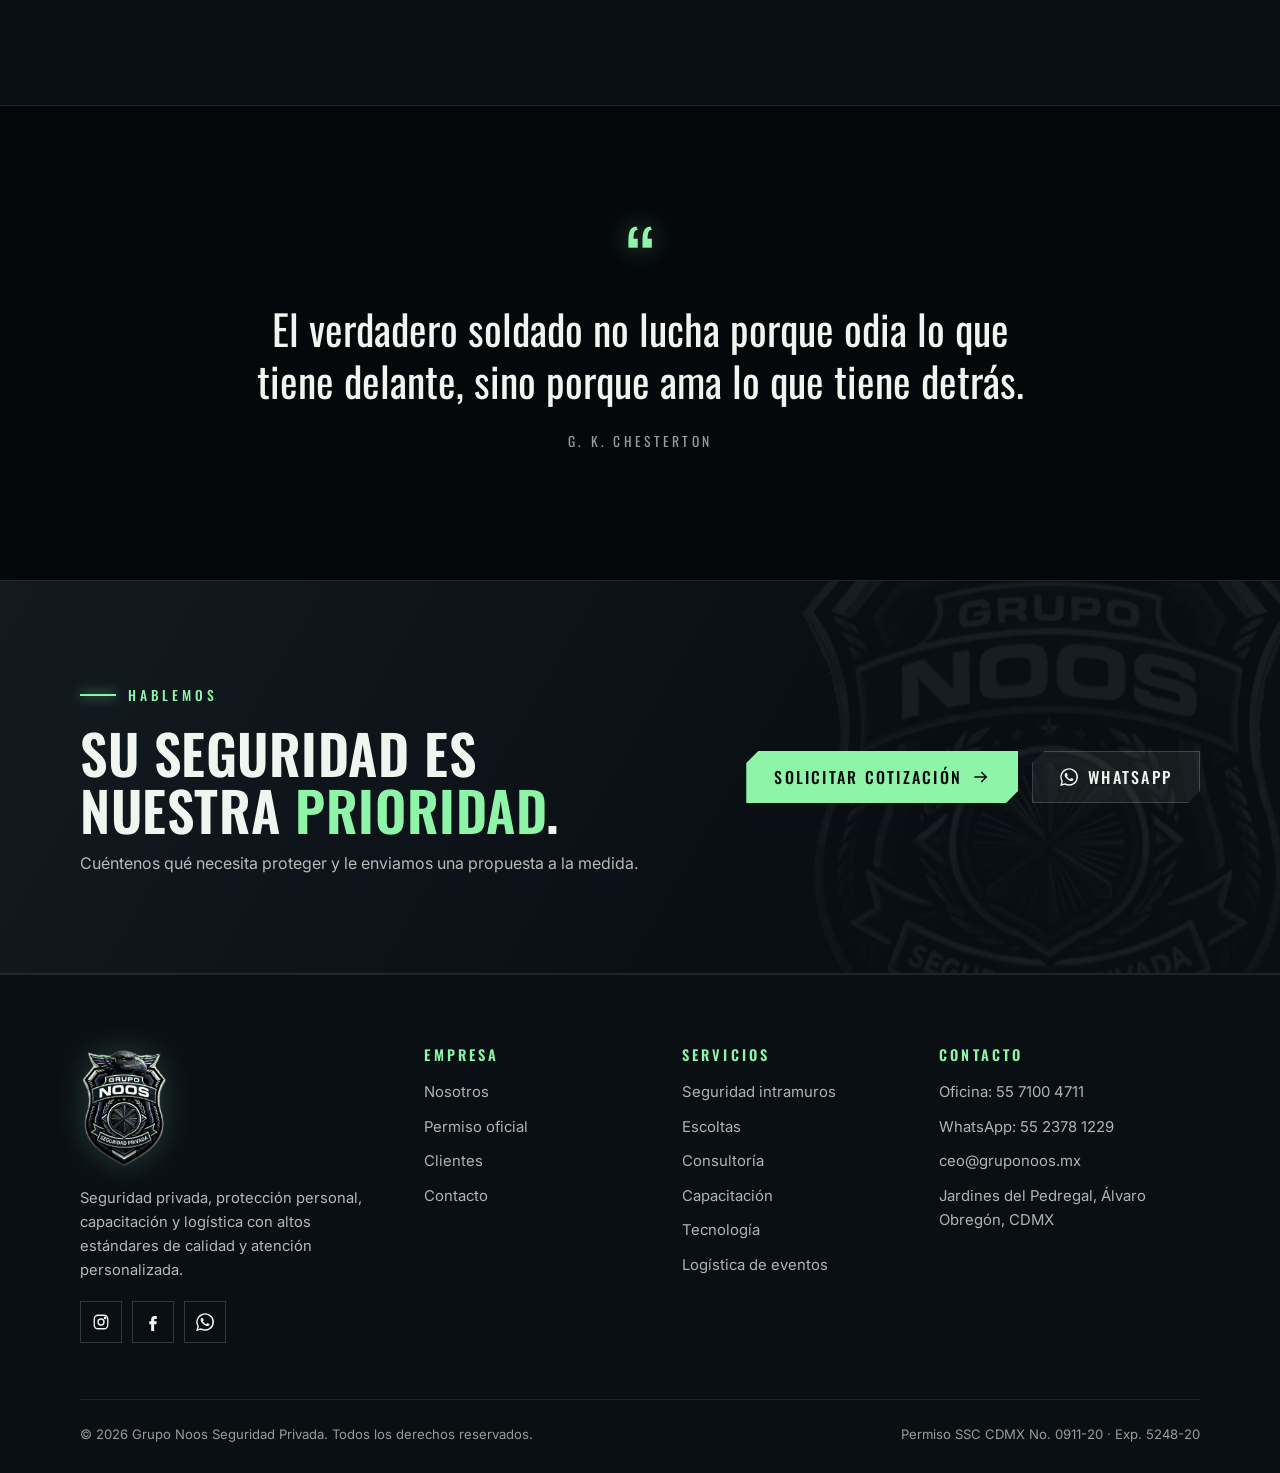
==== commit 9b03a4e2: "Inicio: etiqueta de permiso federal de seguridad privada Co-Authored-By: Claude Opus 5.5 <noreply@an" ====
--- a/index.html
+++ b/index.html
@@ -53,7 +53,7 @@
         <a class="btn btn-ghost" href="servicios.html">Ver servicios</a>
       </div>
       <div class="hero-meta reveal" data-delay="3">
-        <span>Permiso SSC CDMX</span><span>Elementos certificados</span><span>Atención personalizada</span>
+        <span>Permiso Federal de Seguridad Privada</span><span>Elementos certificados</span><span>Atención personalizada</span>
       </div>
     </div>
     <div class="hero-badge">
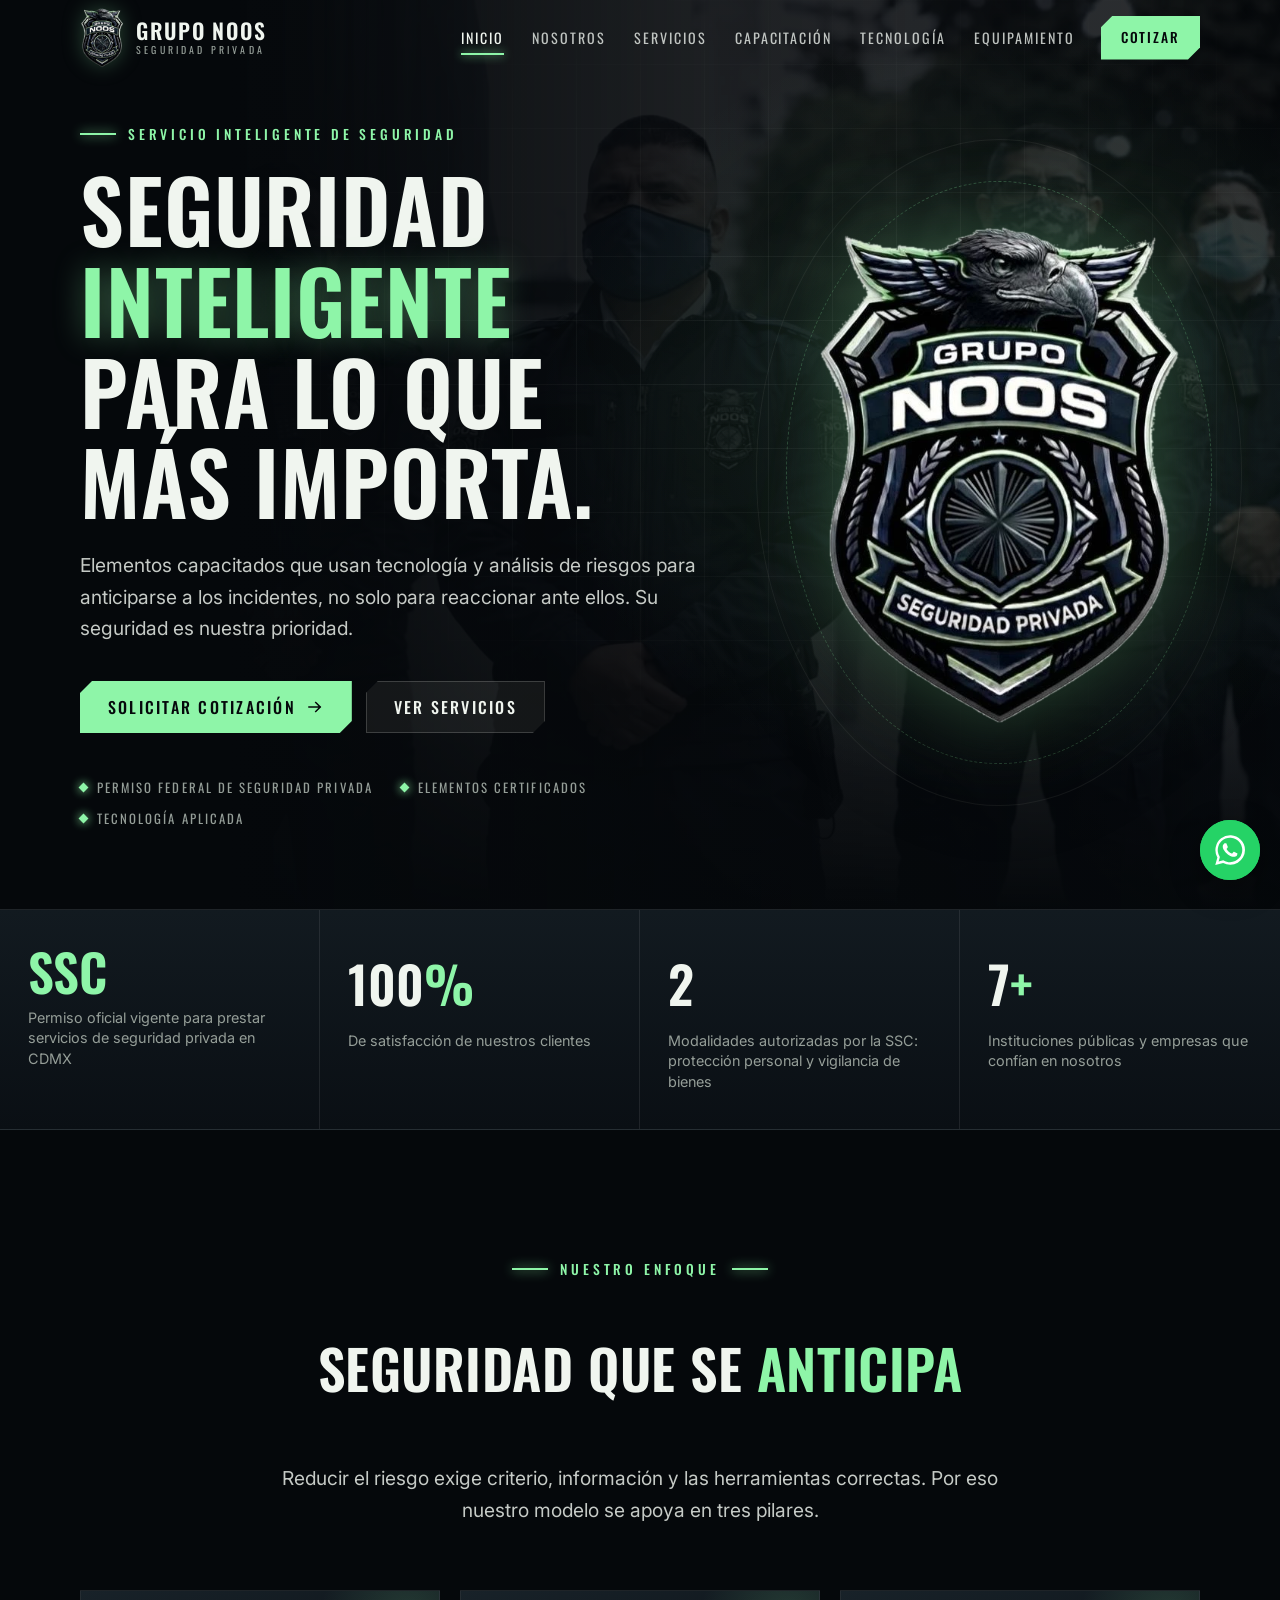
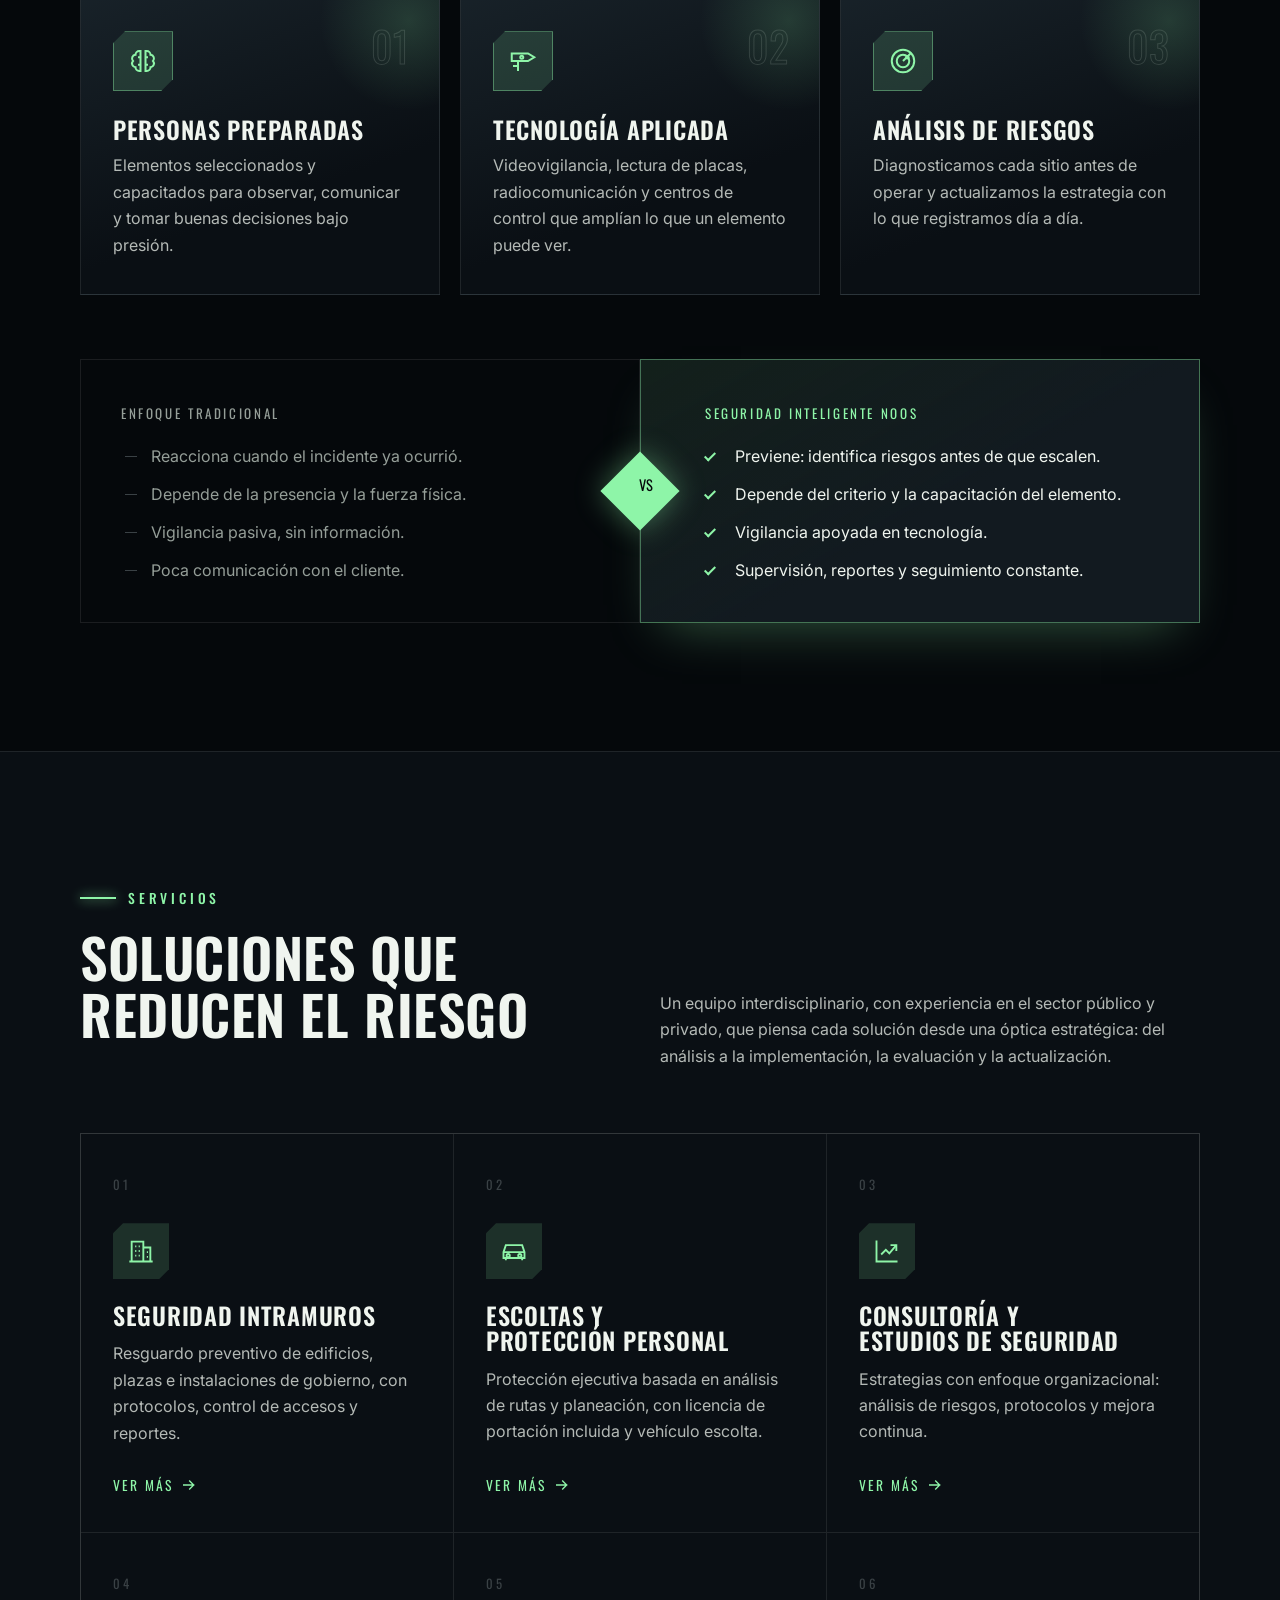
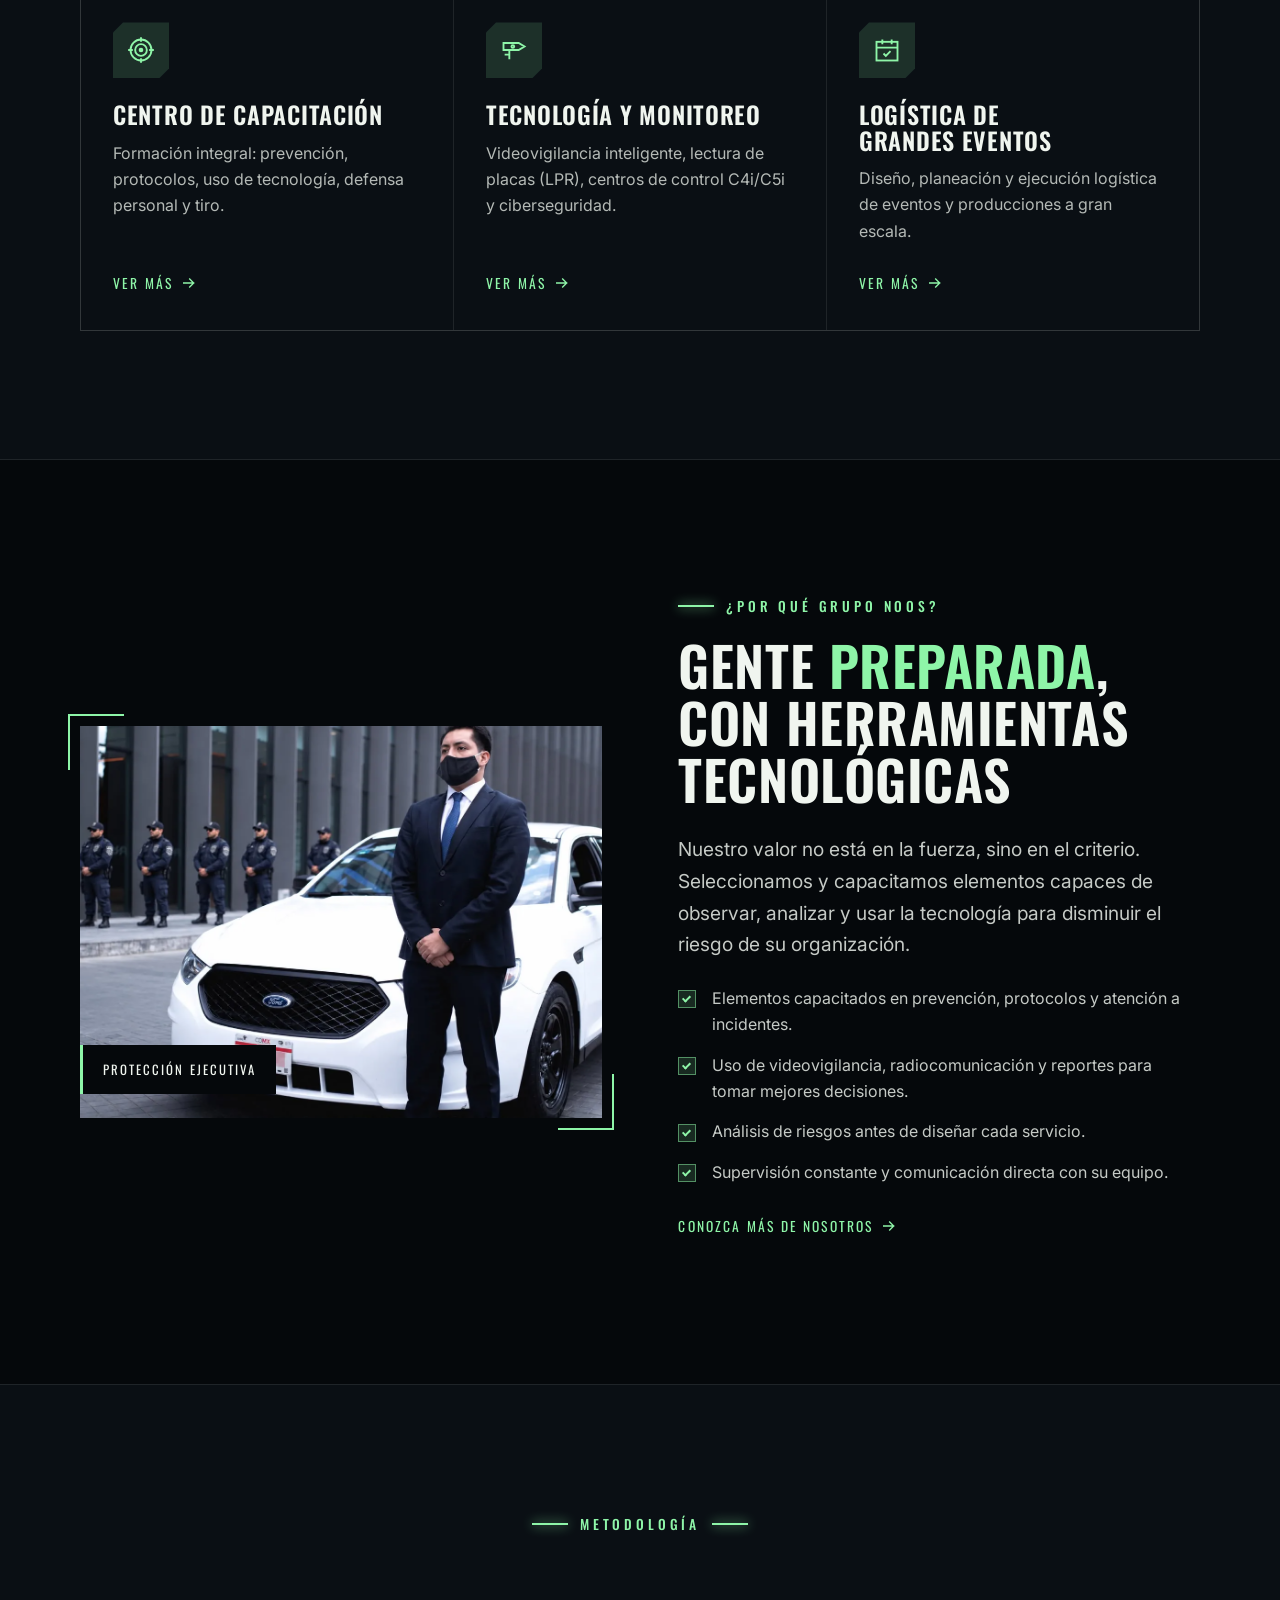
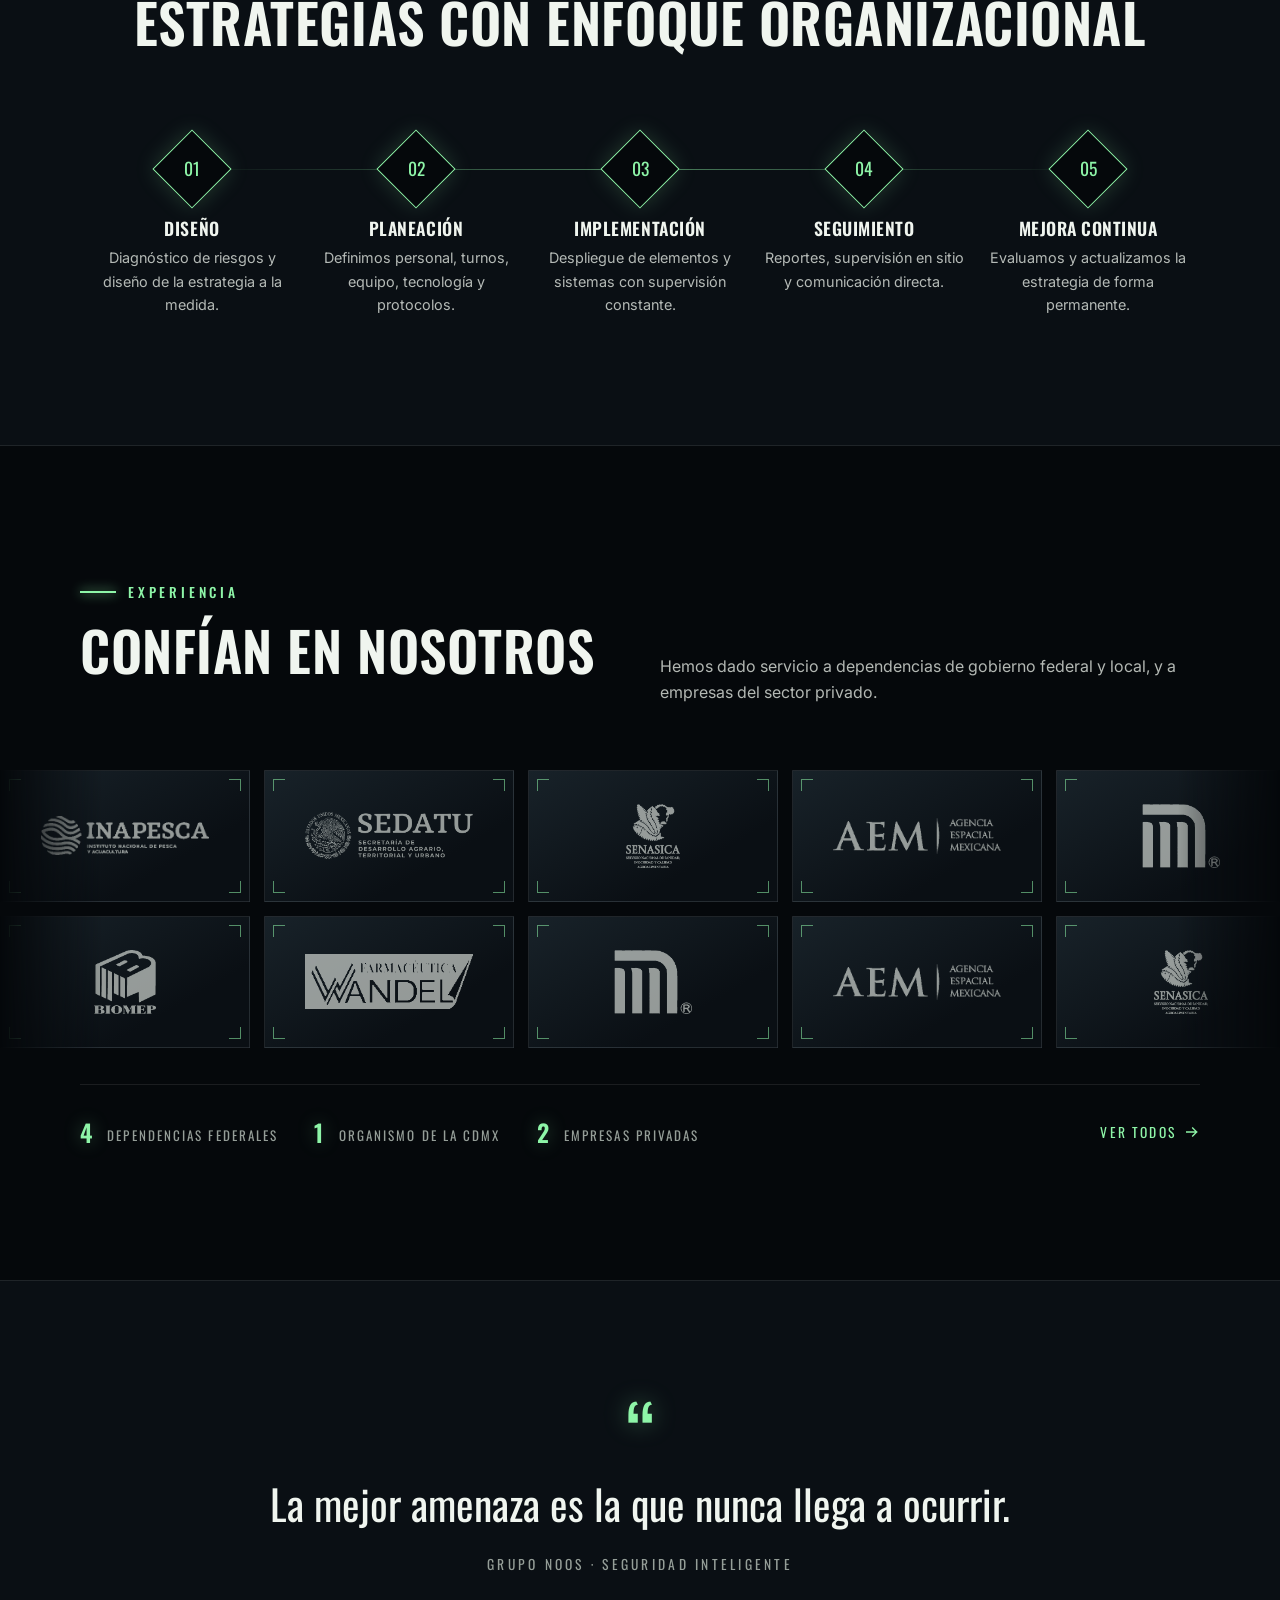
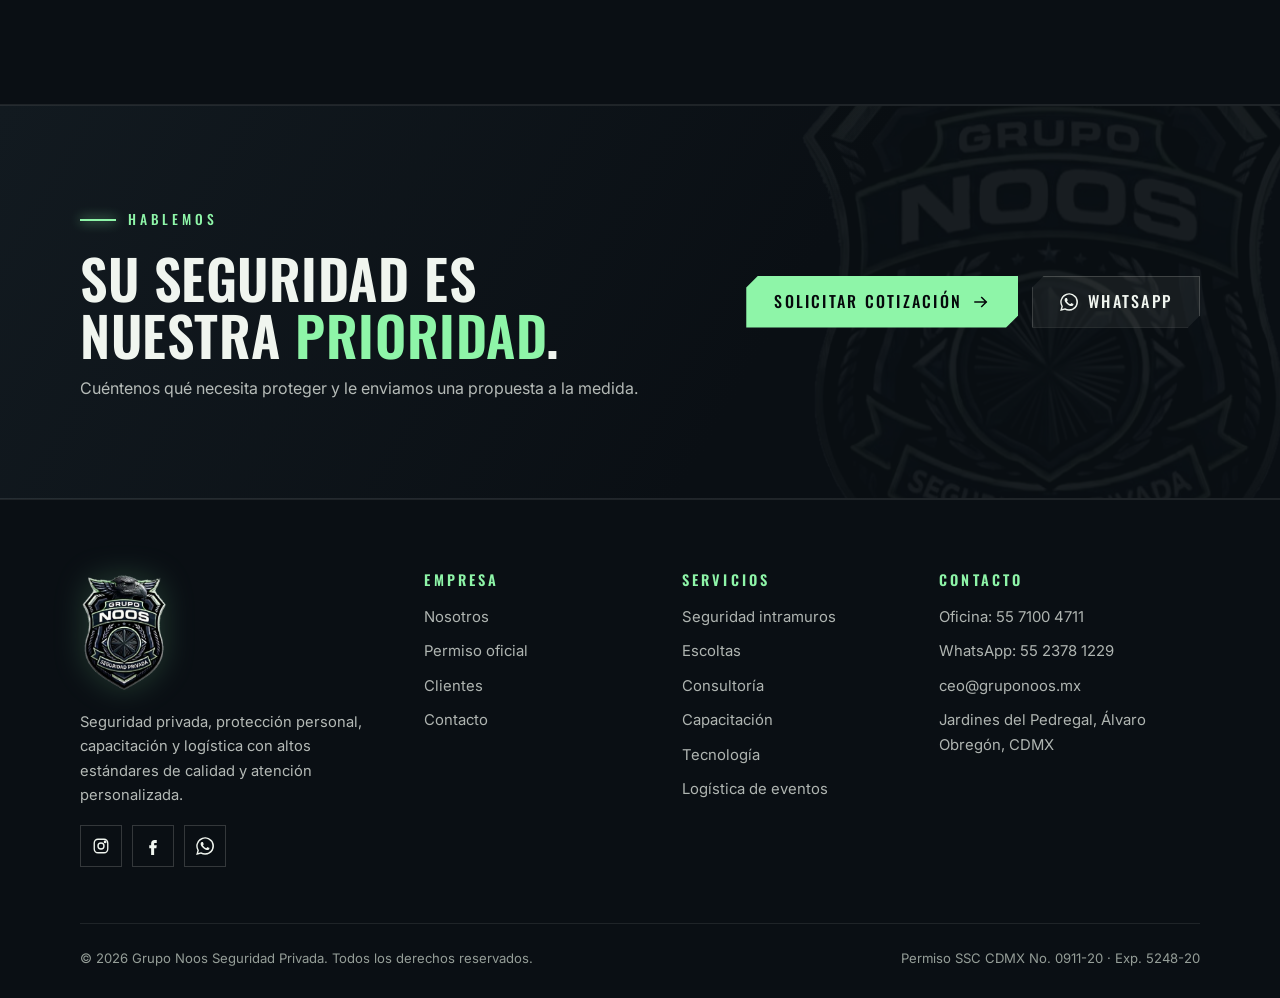
==== commit cea7578e: "Reenfocar el sitio como servicio inteligente de seguridad Siguiendo la retroalimentación del jefe de" ====
--- a/index.html
+++ b/index.html
@@ -3,12 +3,12 @@
 <head>
 <meta charset="utf-8">
 <meta name="viewport" content="width=device-width, initial-scale=1">
-<title>Grupo Noos | Seguridad Privada en CDMX</title>
-<meta name="description" content="Grupo Noos: seguridad privada, escoltas, seguridad intramuros, capacitación táctica y consultoría en seguridad. Permiso SSC CDMX 0911-20.">
+<title>Grupo Noos | Seguridad Privada Inteligente en CDMX</title>
+<meta name="description" content="Grupo Noos: servicio inteligente de seguridad privada. Elementos capacitados, tecnología y análisis de riesgos para prevenir incidentes. Intramuros, escoltas y consultoría en CDMX.">
 <meta name="theme-color" content="#05080b">
 <meta property="og:type" content="website">
-<meta property="og:title" content="Grupo Noos | Seguridad Privada en CDMX">
-<meta property="og:description" content="Grupo Noos: seguridad privada, escoltas, seguridad intramuros, capacitación táctica y consultoría en seguridad. Permiso SSC CDMX 0911-20.">
+<meta property="og:title" content="Grupo Noos | Seguridad Privada Inteligente en CDMX">
+<meta property="og:description" content="Grupo Noos: servicio inteligente de seguridad privada. Elementos capacitados, tecnología y análisis de riesgos para prevenir incidentes. Intramuros, escoltas y consultoría en CDMX.">
 <meta property="og:image" content="assets/img/logo-grupo-noos.png">
 <meta property="og:locale" content="es_MX">
 <link rel="icon" type="image/png" sizes="32x32" href="assets/img/icon-32.png">
@@ -45,15 +45,15 @@
   <div class="grid-overlay"></div>
   <div class="wrap hero-inner">
     <div>
-      <span class="eyebrow reveal">Seguridad privada · CDMX</span>
-      <h1 class="reveal" data-delay="1">Su seguridad es nuestra <span class="hl">prioridad</span>.</h1>
-      <p class="lead reveal" data-delay="2">Confíela en las mejores manos. Creamos soluciones integrales de seguridad con elementos capacitados, tecnología y estrategia, para que su organización cumpla sus objetivos sin preocupaciones.</p>
+      <span class="eyebrow reveal">Servicio inteligente de seguridad</span>
+      <h1 class="reveal" data-delay="1">Seguridad <span class="hl">inteligente</span> para lo que más importa.</h1>
+      <p class="lead reveal" data-delay="2">Elementos capacitados que usan tecnología y análisis de riesgos para anticiparse a los incidentes, no solo para reaccionar ante ellos. Su seguridad es nuestra prioridad.</p>
       <div class="btn-row reveal" data-delay="3">
         <a class="btn btn-primary" href="contacto.html">Solicitar cotización <svg viewBox="0 0 24 24" fill="none" stroke="currentColor" stroke-width="2" stroke-linecap="square"><path d="M4 12h15M13 6l6 6-6 6"/></svg></a>
         <a class="btn btn-ghost" href="servicios.html">Ver servicios</a>
       </div>
       <div class="hero-meta reveal" data-delay="3">
-        <span>Permiso Federal de Seguridad Privada</span><span>Elementos certificados</span><span>Atención personalizada</span>
+        <span>Permiso Federal de Seguridad Privada</span><span>Elementos certificados</span><span>Tecnología aplicada</span>
       </div>
     </div>
     <div class="hero-badge">
@@ -72,10 +72,62 @@
 
 <section class="section">
   <div class="wrap">
+    <div class="section-head center">
+      <span class="eyebrow reveal">Nuestro enfoque</span>
+      <h2 class="reveal">Seguridad que se <span class="hl">anticipa</span></h2>
+      <p class="lead reveal" data-delay="1" style="margin:0 auto">Reducir el riesgo exige criterio, información y las herramientas correctas. Por eso nuestro modelo se apoya en tres pilares.</p>
+    </div>
+    <div class="pillars">
+      <article class="pillar reveal">
+        <span class="pillar-icon"><svg viewBox="0 0 24 24" fill="none" stroke="currentColor" stroke-width="1.6"><path d="M9 4a3 3 0 0 0-3 3 3 3 0 0 0-2 5 3 3 0 0 0 2 5 3 3 0 0 0 3 3h1V4z"/><path d="M15 4a3 3 0 0 1 3 3 3 3 0 0 1 2 5 3 3 0 0 1-2 5 3 3 0 0 1-3 3h-1V4z"/><path d="M10 9H8M14 9h2M10 15H8M14 15h2"/></svg></span>
+        <span class="pillar-num">01</span>
+        <h3>Personas preparadas</h3>
+        <p>Elementos seleccionados y capacitados para observar, comunicar y tomar buenas decisiones bajo presión.</p>
+      </article>
+      <article class="pillar reveal" data-delay="1">
+        <span class="pillar-icon"><svg viewBox="0 0 24 24" fill="none" stroke="currentColor" stroke-width="1.6"><path d="M3 6h13l5 3-5 3H3z"/><path d="M8 12v4H4M8 16v4"/><circle cx="11" cy="9" r="1.2"/></svg></span>
+        <span class="pillar-num">02</span>
+        <h3>Tecnología aplicada</h3>
+        <p>Videovigilancia, lectura de placas, radiocomunicación y centros de control que amplían lo que un elemento puede ver.</p>
+      </article>
+      <article class="pillar reveal" data-delay="2">
+        <span class="pillar-icon"><svg viewBox="0 0 24 24" fill="none" stroke="currentColor" stroke-width="1.6"><circle cx="12" cy="12" r="9"/><circle cx="12" cy="12" r="5"/><path d="M12 12 18.5 5.5"/><circle cx="15.5" cy="9" r="1" fill="currentColor"/></svg></span>
+        <span class="pillar-num">03</span>
+        <h3>Análisis de riesgos</h3>
+        <p>Diagnosticamos cada sitio antes de operar y actualizamos la estrategia con lo que registramos día a día.</p>
+      </article>
+    </div>
+
+    <div class="compare reveal">
+      <div class="compare-col old">
+        <span class="compare-tag">Enfoque tradicional</span>
+        <ul>
+          <li>Reacciona cuando el incidente ya ocurrió.</li>
+          <li>Depende de la presencia y la fuerza física.</li>
+          <li>Vigilancia pasiva, sin información.</li>
+          <li>Poca comunicación con el cliente.</li>
+        </ul>
+      </div>
+      <div class="compare-vs" aria-hidden="true">VS</div>
+      <div class="compare-col new">
+        <span class="compare-tag">Seguridad inteligente Noos</span>
+        <ul>
+          <li>Previene: identifica riesgos antes de que escalen.</li>
+          <li>Depende del criterio y la capacitación del elemento.</li>
+          <li>Vigilancia apoyada en tecnología.</li>
+          <li>Supervisión, reportes y seguimiento constante.</li>
+        </ul>
+      </div>
+    </div>
+  </div>
+</section>
+
+<section class="section section-alt">
+  <div class="wrap">
     <div class="section-head">
       <div class="reveal">
         <span class="eyebrow">Servicios</span>
-        <h2>Soluciones integrales de seguridad</h2>
+        <h2>Soluciones que reducen el riesgo</h2>
       </div>
       <p class="reveal" data-delay="1">Un equipo interdisciplinario, con experiencia en el sector público y privado, que piensa cada solución desde una óptica estratégica: del análisis a la implementación, la evaluación y la actualización.</p>
     </div>
@@ -84,14 +136,14 @@
         <span class="card-num">01</span>
         <span class="card-icon"><svg viewBox="0 0 24 24" fill="none" stroke="currentColor" stroke-width="1.6"><path d="M4 21V4h10v17M14 9h6v12M2 21h20M7 8h1M10 8h1M7 12h1M10 12h1M7 16h1M10 16h1M17 13h1M17 17h1"/></svg></span>
         <h3>Seguridad intramuros</h3>
-        <p>Resguardo de edificios corporativos, plazas e instalaciones de gobierno, con y sin arma.</p>
+        <p>Resguardo preventivo de edificios, plazas e instalaciones de gobierno, con protocolos, control de accesos y reportes.</p>
         <span class="link-arrow">Ver más <svg viewBox="0 0 24 24" fill="none" stroke="currentColor" stroke-width="2" stroke-linecap="square"><path d="M4 12h15M13 6l6 6-6 6"/></svg></span>
       </a>
       <a class="card reveal" href="servicios.html#escoltas">
         <span class="card-num">02</span>
         <span class="card-icon"><svg viewBox="0 0 24 24" fill="none" stroke="currentColor" stroke-width="1.6"><path d="M3 13l2-6h14l2 6v5H3z"/><path d="M3 13h18"/><circle cx="7" cy="16" r="1.4"/><circle cx="17" cy="16" r="1.4"/><path d="M5 18v2M19 18v2"/></svg></span>
         <h3>Escoltas y protección personal</h3>
-        <p>Escoltas profesionales con licencia de portación incluida y vehículo escolta.</p>
+        <p>Protección ejecutiva basada en análisis de rutas y planeación, con licencia de portación incluida y vehículo escolta.</p>
         <span class="link-arrow">Ver más <svg viewBox="0 0 24 24" fill="none" stroke="currentColor" stroke-width="2" stroke-linecap="square"><path d="M4 12h15M13 6l6 6-6 6"/></svg></span>
       </a>
       <a class="card reveal" href="servicios.html#consultoria">
@@ -105,14 +157,14 @@
         <span class="card-num">04</span>
         <span class="card-icon"><svg viewBox="0 0 24 24" fill="none" stroke="currentColor" stroke-width="1.6"><circle cx="12" cy="12" r="9"/><circle cx="12" cy="12" r="5"/><circle cx="12" cy="12" r="1.2" fill="currentColor"/><path d="M12 1v4M12 19v4M1 12h4M19 12h4"/></svg></span>
         <h3>Centro de capacitación</h3>
-        <p>Krav Magá israelí, tiro y formación integral para elementos de seguridad y escoltas.</p>
+        <p>Formación integral: prevención, protocolos, uso de tecnología, defensa personal y tiro.</p>
         <span class="link-arrow">Ver más <svg viewBox="0 0 24 24" fill="none" stroke="currentColor" stroke-width="2" stroke-linecap="square"><path d="M4 12h15M13 6l6 6-6 6"/></svg></span>
       </a>
       <a class="card reveal" href="tecnologia.html">
         <span class="card-num">05</span>
         <span class="card-icon"><svg viewBox="0 0 24 24" fill="none" stroke="currentColor" stroke-width="1.6"><path d="M3 6h13l5 3-5 3H3z"/><path d="M8 12v4H4M8 16v4"/><circle cx="11" cy="9" r="1.2"/></svg></span>
         <h3>Tecnología y monitoreo</h3>
-        <p>Videovigilancia inteligente, LPR, centros de control C4i/C5i y ciberseguridad.</p>
+        <p>Videovigilancia inteligente, lectura de placas (LPR), centros de control C4i/C5i y ciberseguridad.</p>
         <span class="link-arrow">Ver más <svg viewBox="0 0 24 24" fill="none" stroke="currentColor" stroke-width="2" stroke-linecap="square"><path d="M4 12h15M13 6l6 6-6 6"/></svg></span>
       </a>
       <a class="card reveal" href="servicios.html#eventos">
@@ -126,7 +178,7 @@
   </div>
 </section>
 
-<section class="section section-alt">
+<section class="section">
   <div class="wrap split">
     <div class="split-media frame reveal">
       <img src="assets/img/escolta-vehiculo.webp" alt="Escolta de Grupo Noos junto a vehículo escolta" loading="lazy" width="1280" height="853">
@@ -134,12 +186,12 @@
     </div>
     <div class="reveal" data-delay="1">
       <span class="eyebrow">¿Por qué Grupo Noos?</span>
-      <h2>Juventud y experiencia, con <span class="hl">disciplina</span> táctica</h2>
-      <p class="lead">Somos una empresa de vanguardia dedicada a crear soluciones integrales que ayuden a su organización a cumplir sus objetivos, con altos estándares de calidad y atención personalizada.</p>
+      <h2>Gente <span class="hl">preparada</span>, con herramientas tecnológicas</h2>
+      <p class="lead">Nuestro valor no está en la fuerza, sino en el criterio. Seleccionamos y capacitamos elementos capaces de observar, analizar y usar la tecnología para disminuir el riesgo de su organización.</p>
       <ul class="checklist">
-        <li>Permiso oficial de la Secretaría de Seguridad Ciudadana de la CDMX.</li>
-        <li>Elementos capacitados en defensa personal, combate cuerpo a cuerpo y tiro.</li>
-        <li>Equipamiento táctico profesional y unidades propias.</li>
+        <li>Elementos capacitados en prevención, protocolos y atención a incidentes.</li>
+        <li>Uso de videovigilancia, radiocomunicación y reportes para tomar mejores decisiones.</li>
+        <li>Análisis de riesgos antes de diseñar cada servicio.</li>
         <li>Supervisión constante y comunicación directa con su equipo.</li>
       </ul>
       <p style="margin-top:28px"><a class="link-arrow" href="nosotros.html">Conozca más de nosotros <svg viewBox="0 0 24 24" fill="none" stroke="currentColor" stroke-width="2" stroke-linecap="square"><path d="M4 12h15M13 6l6 6-6 6"/></svg></a></p>
@@ -147,7 +199,7 @@
   </div>
 </section>
 
-<section class="section">
+<section class="section section-alt">
   <div class="wrap">
     <div class="section-head center">
       <span class="eyebrow reveal">Metodología</span>
@@ -163,7 +215,7 @@
   </div>
 </section>
 
-<section class="section section-alt" aria-label="Clientes">
+<section class="section" aria-label="Clientes">
   <div class="wrap">
     <div class="section-head">
       <div class="reveal">
@@ -187,10 +239,10 @@
   </div>
 </section>
 
-<section class="section">
+<section class="section section-alt">
   <div class="wrap quote reveal">
-    <blockquote>El verdadero soldado no lucha porque odia lo que tiene delante, sino porque ama lo que tiene detrás.</blockquote>
-    <cite>G. K. Chesterton</cite>
+    <blockquote>La mejor amenaza es la que nunca llega a ocurrir.</blockquote>
+    <cite>Grupo Noos · Seguridad inteligente</cite>
   </div>
 </section>
 </main>
--- a/assets/css/styles.css
+++ b/assets/css/styles.css
@@ -661,3 +661,61 @@
 .client-cta .logo-tile img { filter: drop-shadow(0 0 18px rgba(142,245,168,.3)); }
 .client-cta .logo-tile .mono { opacity: .85; }
 .client-cta .link-arrow { display: inline-flex; margin-top: 8px; }
+
+/* ---------- Pilares: seguridad inteligente ---------- */
+.section-head.center .lead { text-align: center; }
+.pillars { display: grid; grid-template-columns: repeat(3, 1fr); gap: 20px; }
+.pillar {
+  position: relative; overflow: hidden; padding: 40px 32px 36px;
+  background: linear-gradient(160deg, var(--graphite-2), var(--ink) 65%);
+  border: 1px solid var(--line);
+  transition: border-color .35s, transform .35s var(--ease);
+}
+.pillar::after {
+  content: ""; position: absolute; right: -60px; top: -60px; width: 180px; height: 180px; border-radius: 50%;
+  background: radial-gradient(circle, rgba(142,245,168,.16), transparent 70%); transition: transform .5s var(--ease);
+}
+.pillar:hover { border-color: rgba(142,245,168,.45); transform: translateY(-4px); }
+.pillar:hover::after { transform: scale(1.4); }
+.pillar-icon {
+  width: 60px; height: 60px; display: grid; place-items: center; margin-bottom: 26px; color: var(--green);
+  border: 1px solid rgba(142,245,168,.4); background: var(--green-dim);
+  clip-path: polygon(12px 0, 100% 0, 100% calc(100% - 12px), calc(100% - 12px) 100%, 0 100%, 0 12px);
+}
+.pillar-icon svg { width: 30px; height: 30px; }
+.pillar-num { position: absolute; top: 34px; right: 30px; font-family: var(--font-display); font-size: 2.6rem; line-height: 1; color: transparent; -webkit-text-stroke: 1px rgba(240,245,239,.14); }
+.pillar h3 { margin-bottom: 10px; }
+.pillar p { margin: 0; }
+@media (max-width: 900px) { .pillars { grid-template-columns: 1fr; } }
+
+/* ---------- Comparativa ---------- */
+.compare { display: grid; grid-template-columns: 1fr auto 1fr; align-items: stretch; margin-top: clamp(40px, 6vw, 64px); }
+.compare-col { padding: clamp(26px, 4vw, 40px); border: 1px solid var(--line); }
+.compare-col ul { list-style: none; margin: 18px 0 0; padding: 0; display: grid; gap: 14px; }
+.compare-col li { position: relative; padding-left: 30px; line-height: 1.5; }
+.compare-tag { font-family: var(--font-display); text-transform: uppercase; letter-spacing: .2em; font-size: .82rem; }
+.compare-col.old { background: transparent; color: var(--silver); }
+.compare-col.old .compare-tag { color: var(--silver); }
+.compare-col.old li::before { content: ""; position: absolute; left: 4px; top: .7em; width: 12px; height: 1px; background: var(--steel); }
+.compare-col.new { background: linear-gradient(150deg, rgba(142,245,168,.10), var(--graphite) 55%); border-color: rgba(142,245,168,.4); box-shadow: 0 24px 50px -24px rgba(142,245,168,.35); }
+.compare-col.new .compare-tag { color: var(--green); }
+.compare-col.new li { color: var(--bone); }
+.compare-col.new li::before {
+  content: ""; position: absolute; left: 2px; top: .38em; width: 6px; height: 11px;
+  border: solid var(--green); border-width: 0 2px 2px 0; transform: rotate(45deg);
+}
+.compare-vs {
+  align-self: center; width: 56px; height: 56px; margin: 0 -28px; z-index: 1; display: grid; place-items: center;
+  font-family: var(--font-display); font-size: .9rem; letter-spacing: .1em; color: var(--black); background: var(--green);
+  transform: rotate(45deg); box-shadow: 0 0 30px rgba(142,245,168,.4);
+}
+.compare-vs { font-size: 0; }
+.compare-vs::before { content: "VS"; font-size: .9rem; transform: rotate(-45deg); }
+@media (max-width: 760px) {
+  .compare { grid-template-columns: 1fr; }
+  .compare-vs { margin: -20px auto; width: 44px; height: 44px; }
+}
+@media (min-width: 761px) {
+  .compare-col.new { padding-left: calc(clamp(26px, 4vw, 40px) + 24px); }
+  .compare-col.old { padding-right: calc(clamp(26px, 4vw, 40px) + 24px); }
+}
